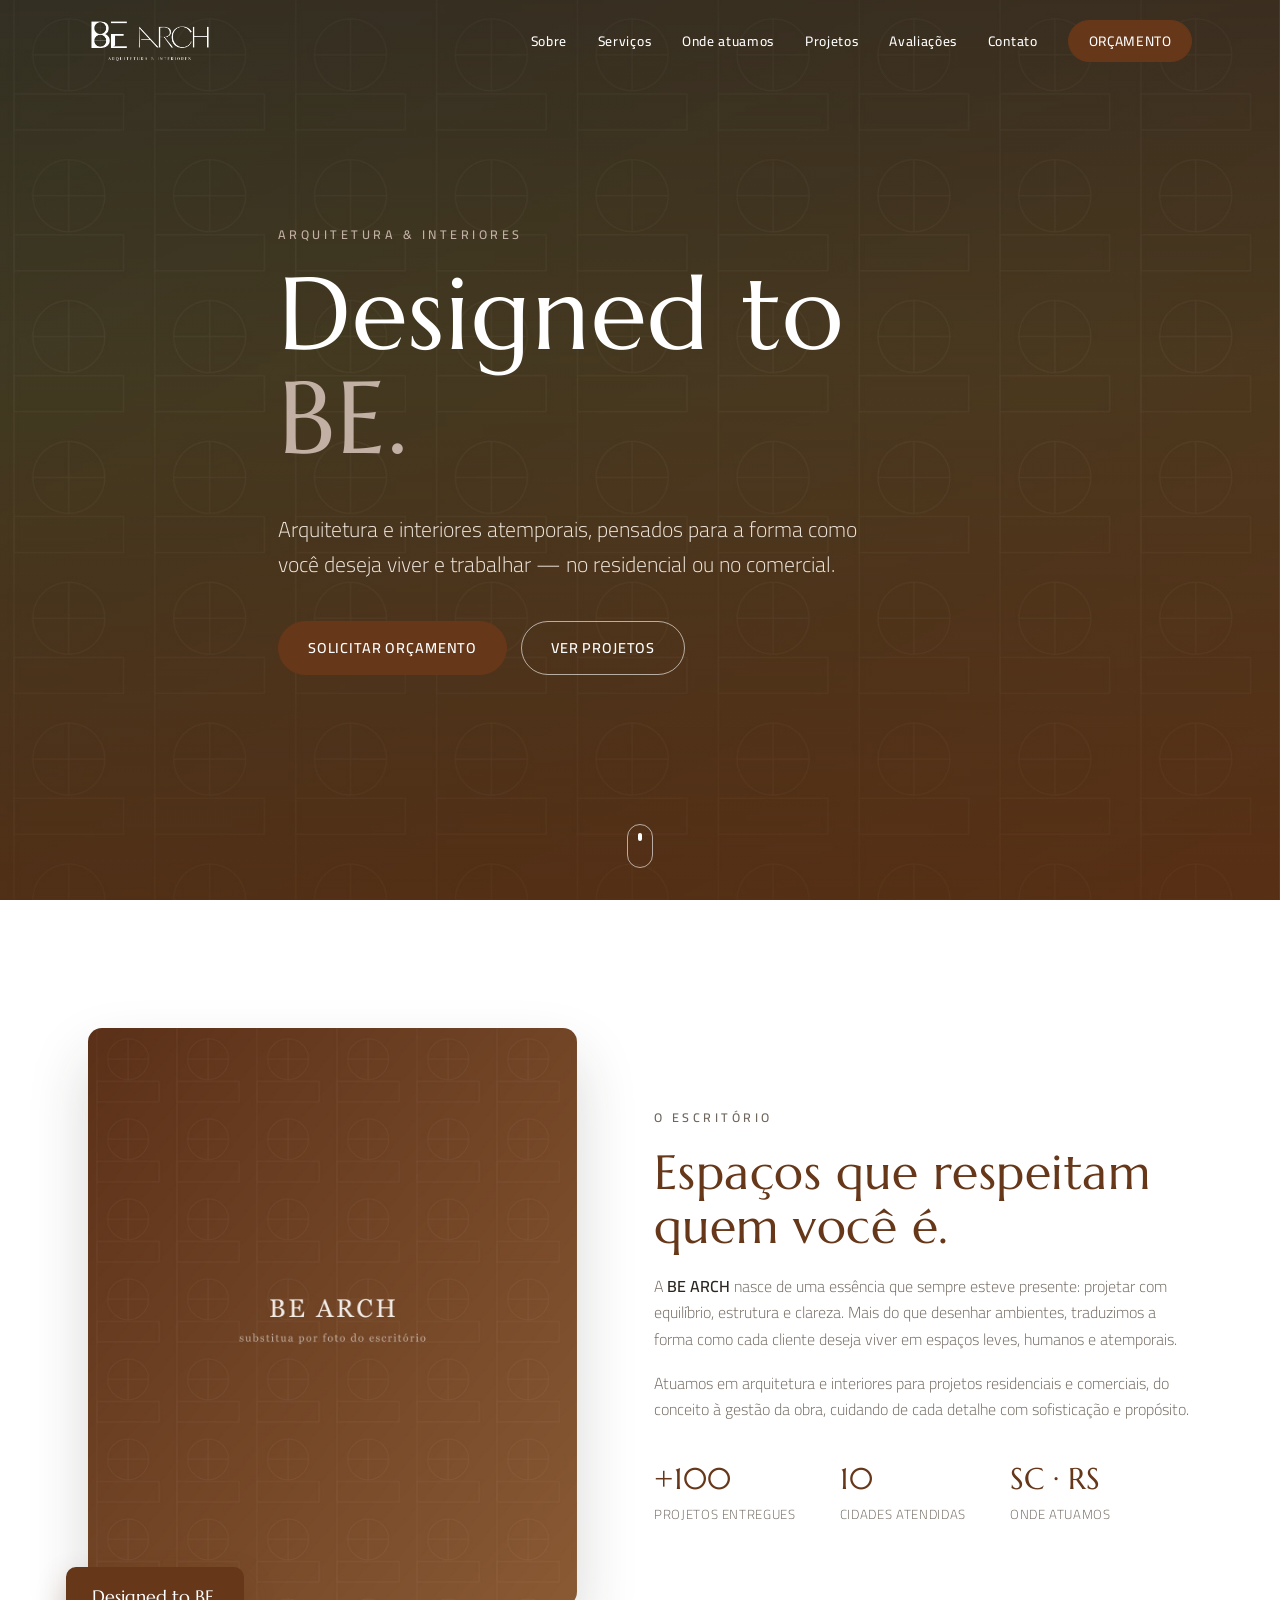
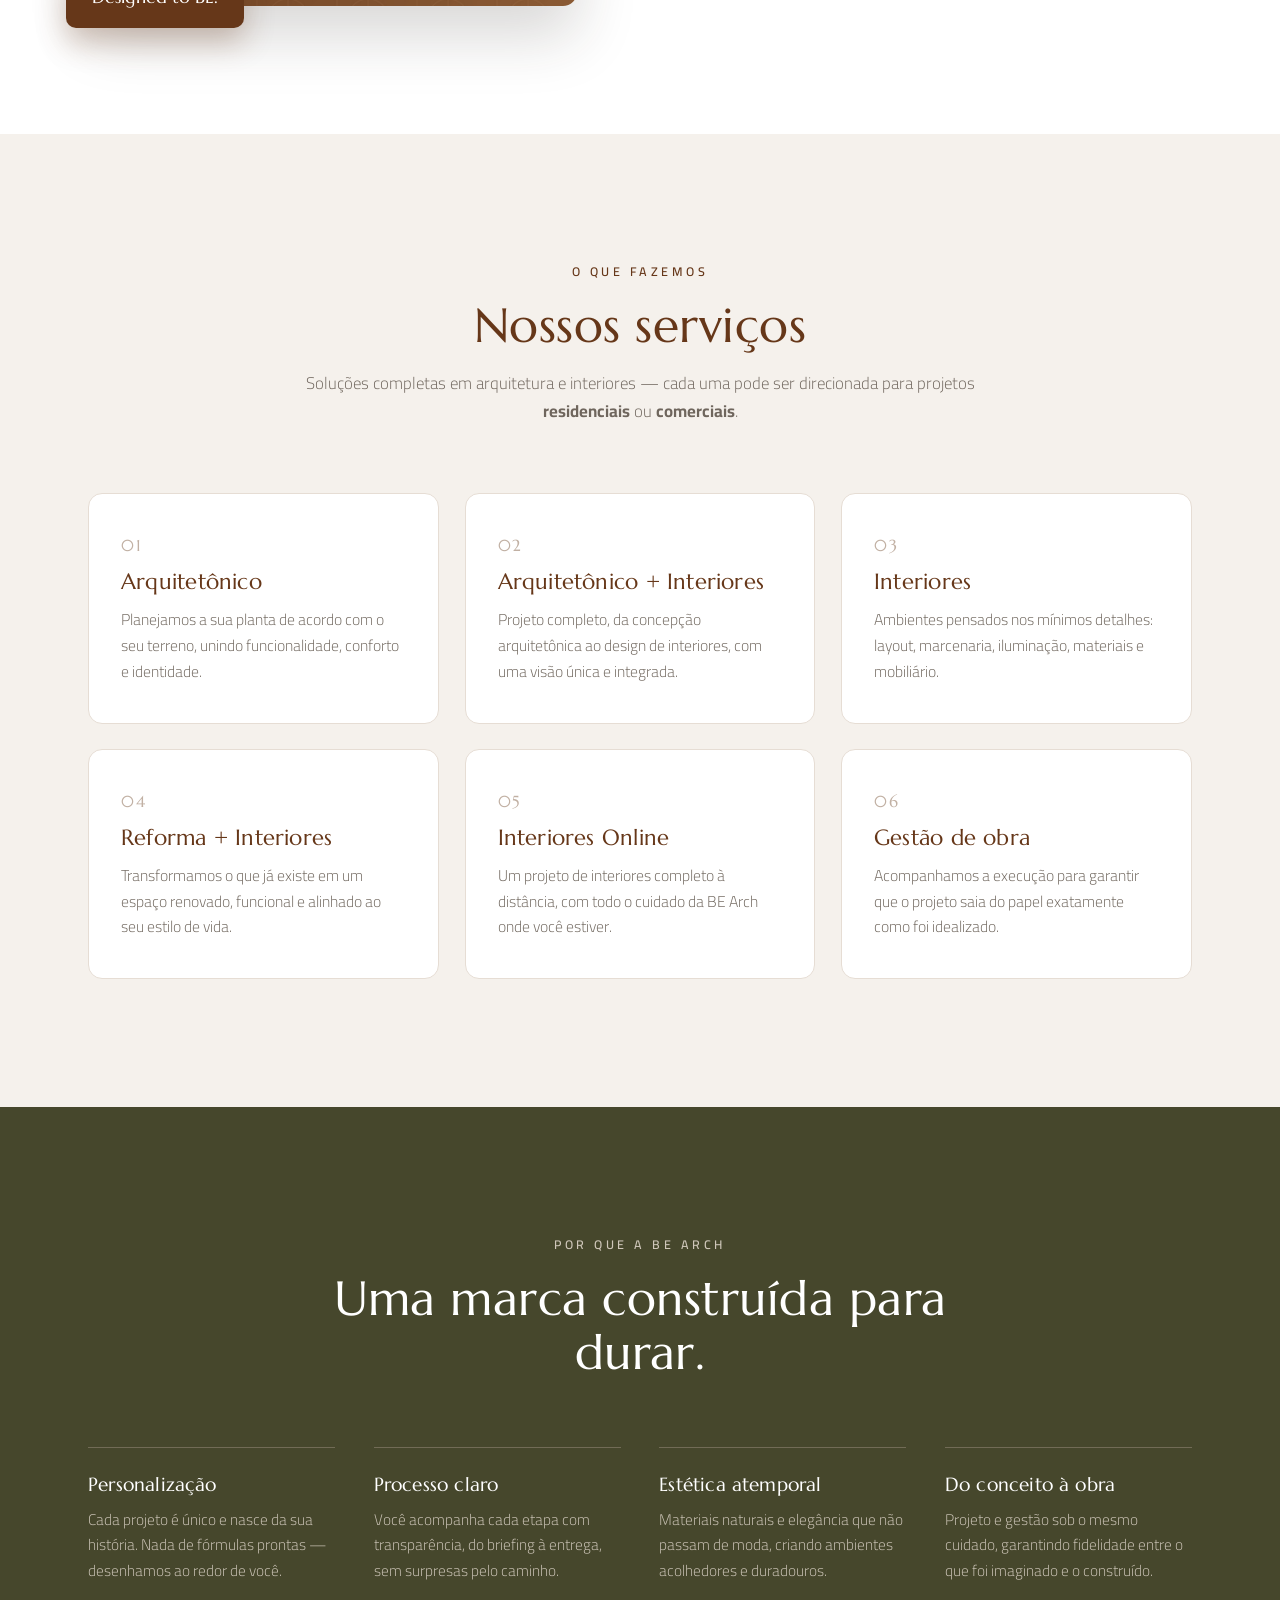
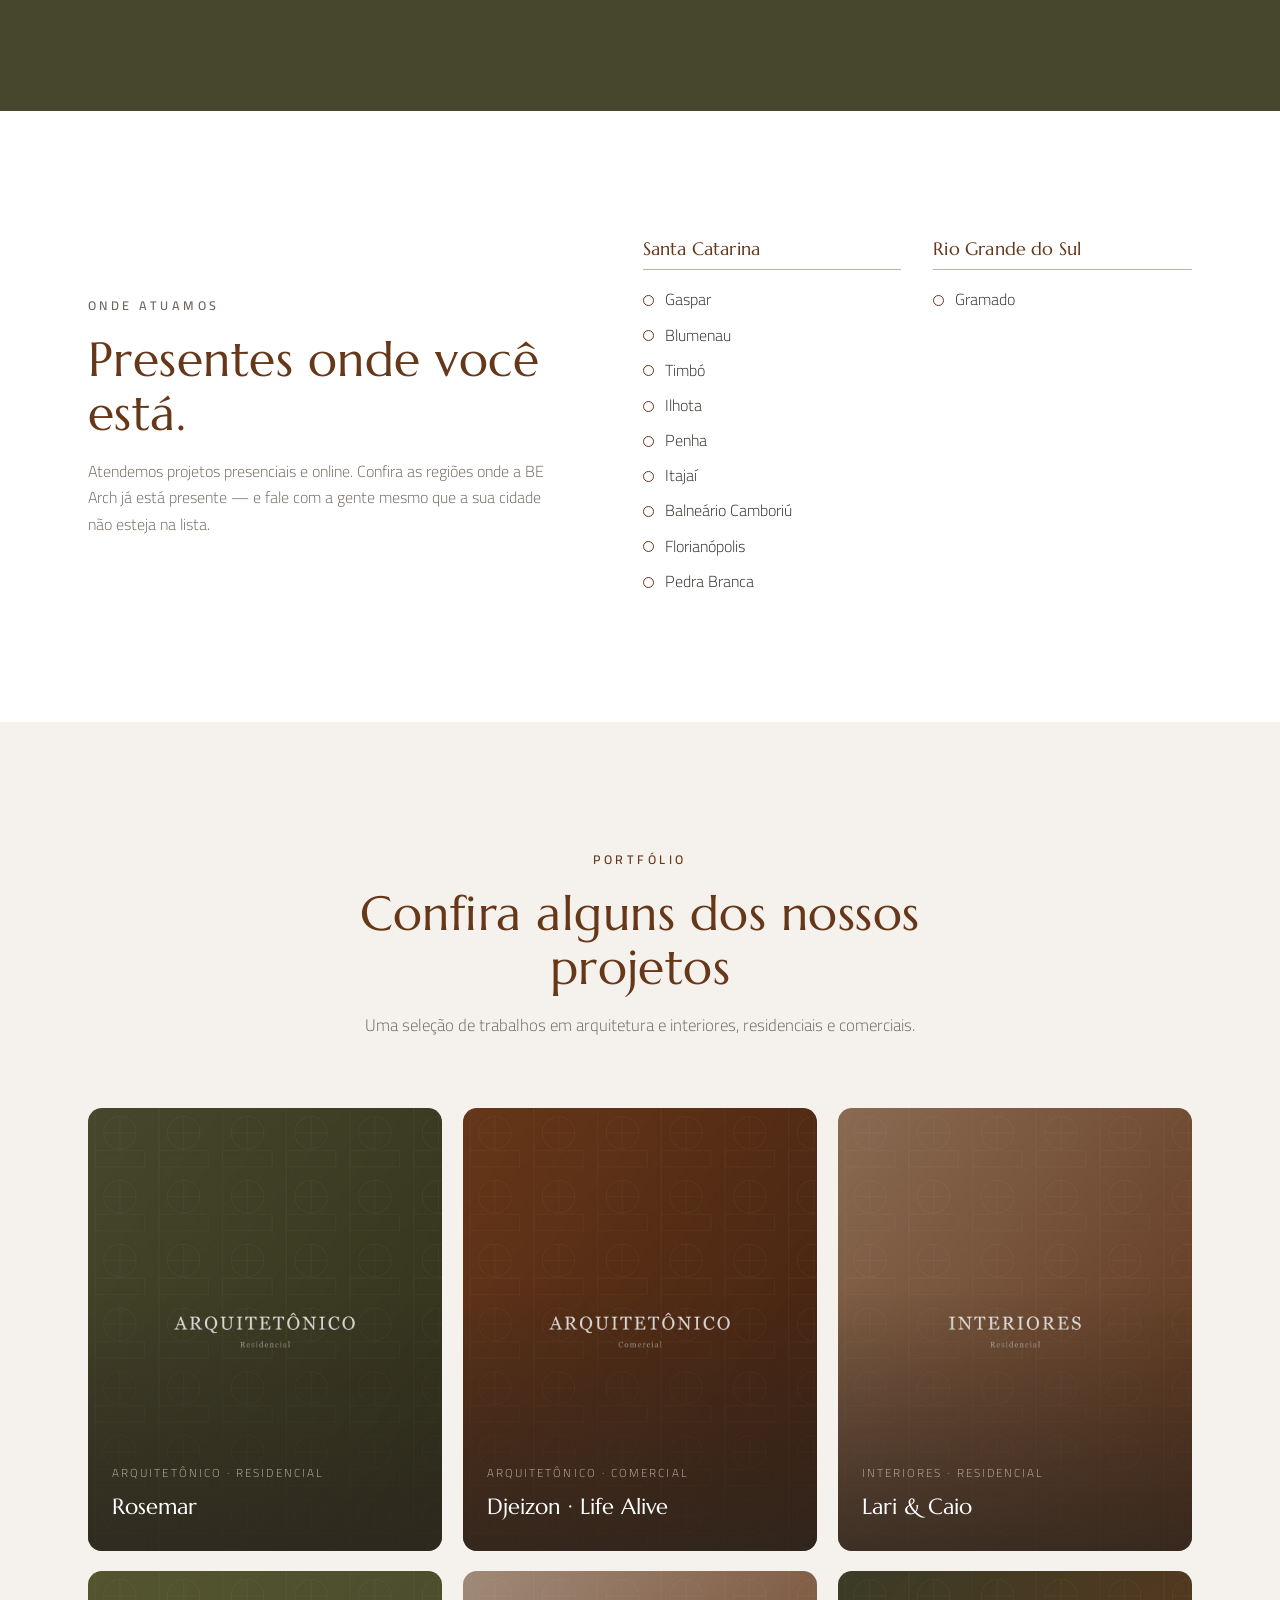
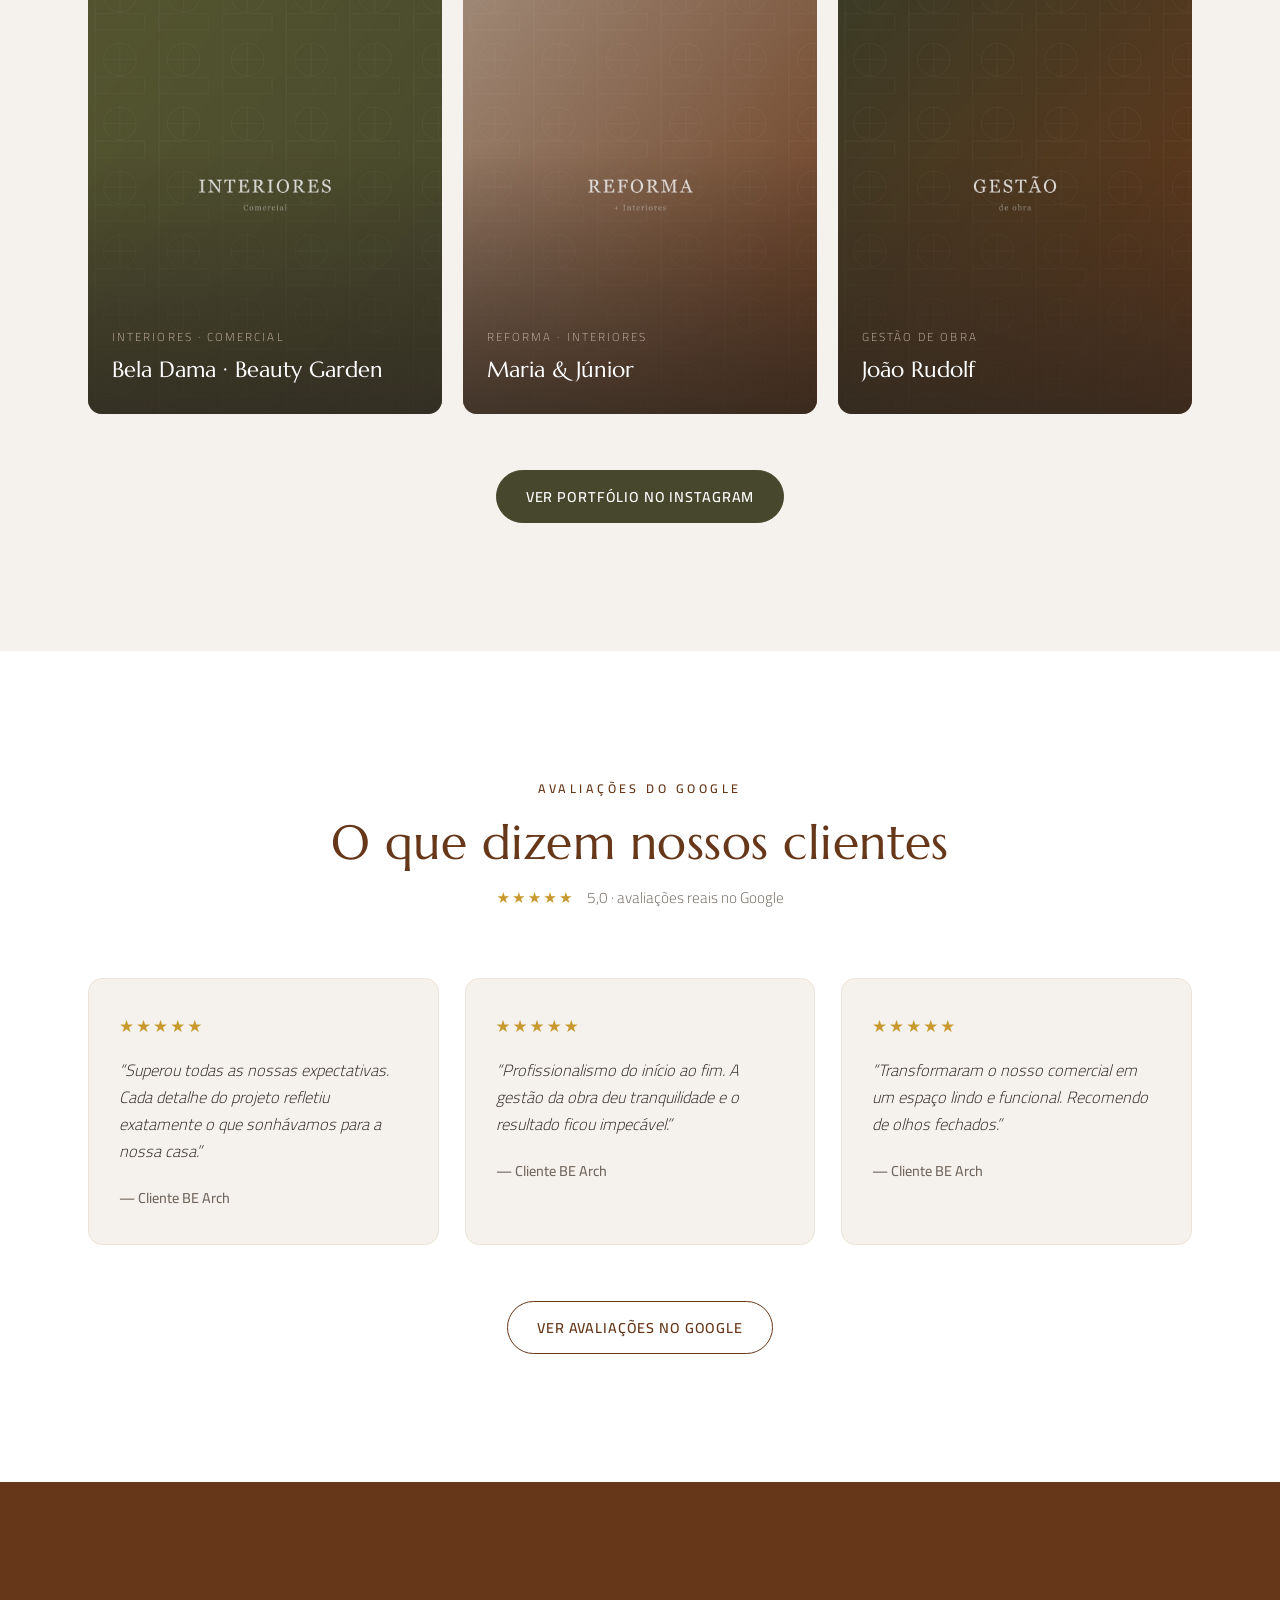
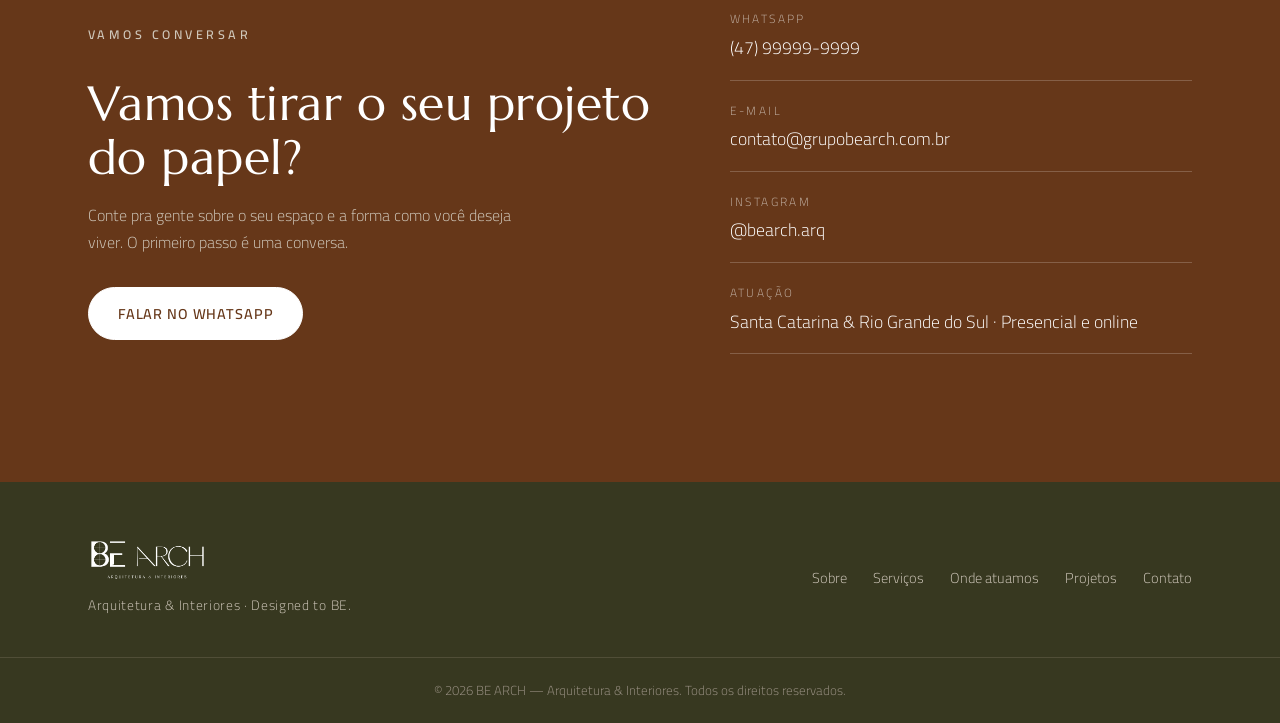
==== index.html @ 0af992c2 "Landing page BE Arch — versão inicial Site estático (HTML/CSS/JS) com identidade visual da marca: pa" ====
<!DOCTYPE html>
<html lang="pt-BR">
<head>
<meta charset="UTF-8" />
<meta name="viewport" content="width=device-width, initial-scale=1.0" />
<title>BE ARCH — Arquitetura & Interiores</title>
<meta name="description" content="BE ARCH — Arquitetura e interiores atemporais em Santa Catarina e Rio Grande do Sul. Projetos residenciais e comerciais pensados para a forma como você deseja viver." />

<!-- Open Graph -->
<meta property="og:title" content="BE ARCH — Arquitetura & Interiores" />
<meta property="og:description" content="Arquitetura e interiores atemporais. Designed to BE." />
<meta property="og:type" content="website" />
<meta property="og:image" content="assets/img/hero.jpg" />

<!-- Favicons -->
<link rel="icon" type="image/png" sizes="32x32" href="assets/favicon-32.png" />
<link rel="icon" type="image/png" sizes="16x16" href="assets/favicon-16.png" />
<link rel="apple-touch-icon" href="assets/apple-touch-icon.png" />

<!-- Fonts: Marcellus (display, substituto de Valestra) + Cairo (texto) -->
<link rel="preconnect" href="https://fonts.googleapis.com" />
<link rel="preconnect" href="https://fonts.gstatic.com" crossorigin />
<link href="https://fonts.googleapis.com/css2?family=Cairo:wght@300;400;500;600;700&family=Marcellus&display=swap" rel="stylesheet" />

<link rel="stylesheet" href="styles.css" />
</head>
<body>

<!-- ================= HEADER ================= -->
<header class="site-header" id="header">
  <div class="container header-inner">
    <a href="#hero" class="brand" aria-label="BE ARCH — início">
      <img src="assets/logo-white.png" alt="BE ARCH" class="brand-logo brand-logo--light" />
      <img src="assets/logo-brown.png" alt="BE ARCH" class="brand-logo brand-logo--dark" />
    </a>

    <nav class="nav" id="nav">
      <a href="#sobre">Sobre</a>
      <a href="#servicos">Serviços</a>
      <a href="#atuacao">Onde atuamos</a>
      <a href="#projetos">Projetos</a>
      <a href="#avaliacoes">Avaliações</a>
      <a href="#contato">Contato</a>
      <a href="https://wa.me/5547999999999?text=Ol%C3%A1!%20Gostaria%20de%20solicitar%20um%20or%C3%A7amento." class="btn btn--sm nav-cta" target="_blank" rel="noopener">Orçamento</a>
    </nav>

    <button class="nav-toggle" id="navToggle" aria-label="Abrir menu" aria-expanded="false">
      <span></span><span></span><span></span>
    </button>
  </div>
</header>

<!-- ================= HERO ================= -->
<section class="hero" id="hero">
  <div class="hero-bg" style="background-image:url('assets/img/hero.jpg')"></div>
  <div class="hero-overlay"></div>
  <div class="container hero-content reveal">
    <p class="eyebrow eyebrow--light">Arquitetura &amp; Interiores</p>
    <h1 class="hero-title">Designed to <span>BE.</span></h1>
    <p class="hero-sub">Arquitetura e interiores atemporais, pensados para a forma como você
      deseja viver e trabalhar — no residencial ou no comercial.</p>
    <div class="hero-actions">
      <a href="https://wa.me/5547999999999?text=Ol%C3%A1!%20Gostaria%20de%20solicitar%20um%20or%C3%A7amento." class="btn" target="_blank" rel="noopener">Solicitar orçamento</a>
      <a href="#projetos" class="btn btn--ghost">Ver projetos</a>
    </div>
  </div>
  <a href="#sobre" class="hero-scroll" aria-label="Rolar para baixo"><span></span></a>
</section>

<!-- ================= SOBRE ================= -->
<section class="sobre section" id="sobre">
  <div class="container sobre-grid">
    <div class="sobre-media reveal">
      <img src="assets/img/sobre.jpg" alt="Escritório BE Arch" />
      <div class="sobre-badge">Designed to BE.</div>
    </div>
    <div class="sobre-text reveal">
      <p class="eyebrow">O escritório</p>
      <h2>Espaços que respeitam quem você é.</h2>
      <p>A <strong>BE ARCH</strong> nasce de uma essência que sempre esteve presente: projetar
        com equilíbrio, estrutura e clareza. Mais do que desenhar ambientes, traduzimos a forma
        como cada cliente deseja viver em espaços leves, humanos e atemporais.</p>
      <p>Atuamos em arquitetura e interiores para projetos residenciais e comerciais, do conceito
        à gestão da obra, cuidando de cada detalhe com sofisticação e propósito.</p>
      <ul class="sobre-stats">
        <li><strong>+100</strong><span>projetos entregues</span></li>
        <li><strong>10</strong><span>cidades atendidas</span></li>
        <li><strong>SC · RS</strong><span>onde atuamos</span></li>
      </ul>
    </div>
  </div>
</section>

<!-- ================= SERVIÇOS ================= -->
<section class="servicos section section--soft" id="servicos">
  <div class="container">
    <div class="section-head reveal">
      <p class="eyebrow">O que fazemos</p>
      <h2>Nossos serviços</h2>
      <p class="section-lead">Soluções completas em arquitetura e interiores — cada uma pode ser
        direcionada para projetos <strong>residenciais</strong> ou <strong>comerciais</strong>.</p>
    </div>

    <div class="cards">
      <article class="card reveal">
        <span class="card-num">01</span>
        <h3>Arquitetônico</h3>
        <p>Planejamos a sua planta de acordo com o seu terreno, unindo funcionalidade, conforto e identidade.</p>
      </article>
      <article class="card reveal">
        <span class="card-num">02</span>
        <h3>Arquitetônico + Interiores</h3>
        <p>Projeto completo, da concepção arquitetônica ao design de interiores, com uma visão única e integrada.</p>
      </article>
      <article class="card reveal">
        <span class="card-num">03</span>
        <h3>Interiores</h3>
        <p>Ambientes pensados nos mínimos detalhes: layout, marcenaria, iluminação, materiais e mobiliário.</p>
      </article>
      <article class="card reveal">
        <span class="card-num">04</span>
        <h3>Reforma + Interiores</h3>
        <p>Transformamos o que já existe em um espaço renovado, funcional e alinhado ao seu estilo de vida.</p>
      </article>
      <article class="card reveal">
        <span class="card-num">05</span>
        <h3>Interiores Online</h3>
        <p>Um projeto de interiores completo à distância, com todo o cuidado da BE Arch onde você estiver.</p>
      </article>
      <article class="card reveal">
        <span class="card-num">06</span>
        <h3>Gestão de obra</h3>
        <p>Acompanhamos a execução para garantir que o projeto saia do papel exatamente como foi idealizado.</p>
      </article>
    </div>
  </div>
</section>

<!-- ================= DIFERENCIAIS ================= -->
<section class="diferenciais section section--dark" id="diferenciais">
  <div class="container">
    <div class="section-head reveal">
      <p class="eyebrow eyebrow--light">Por que a BE Arch</p>
      <h2>Uma marca construída para durar.</h2>
    </div>
    <div class="dif-grid">
      <div class="dif reveal">
        <h3>Personalização</h3>
        <p>Cada projeto é único e nasce da sua história. Nada de fórmulas prontas — desenhamos ao redor de você.</p>
      </div>
      <div class="dif reveal">
        <h3>Processo claro</h3>
        <p>Você acompanha cada etapa com transparência, do briefing à entrega, sem surpresas pelo caminho.</p>
      </div>
      <div class="dif reveal">
        <h3>Estética atemporal</h3>
        <p>Materiais naturais e elegância que não passam de moda, criando ambientes acolhedores e duradouros.</p>
      </div>
      <div class="dif reveal">
        <h3>Do conceito à obra</h3>
        <p>Projeto e gestão sob o mesmo cuidado, garantindo fidelidade entre o que foi imaginado e o construído.</p>
      </div>
    </div>
  </div>
</section>

<!-- ================= ONDE ATUAMOS ================= -->
<section class="atuacao section" id="atuacao">
  <div class="container atuacao-grid">
    <div class="atuacao-text reveal">
      <p class="eyebrow">Onde atuamos</p>
      <h2>Presentes onde você está.</h2>
      <p>Atendemos projetos presenciais e online. Confira as regiões onde a BE Arch já está presente
        — e fale com a gente mesmo que a sua cidade não esteja na lista.</p>
    </div>
    <div class="atuacao-lists reveal">
      <div class="uf">
        <h3>Santa Catarina</h3>
        <ul class="cities">
          <li>Gaspar</li><li>Blumenau</li><li>Timbó</li><li>Ilhota</li>
          <li>Penha</li><li>Itajaí</li><li>Balneário Camboriú</li>
          <li>Florianópolis</li><li>Pedra Branca</li>
        </ul>
      </div>
      <div class="uf">
        <h3>Rio Grande do Sul</h3>
        <ul class="cities">
          <li>Gramado</li>
        </ul>
      </div>
    </div>
  </div>
</section>

<!-- ================= PROJETOS ================= -->
<section class="projetos section section--soft" id="projetos">
  <div class="container">
    <div class="section-head reveal">
      <p class="eyebrow">Portfólio</p>
      <h2>Confira alguns dos nossos projetos</h2>
      <p class="section-lead">Uma seleção de trabalhos em arquitetura e interiores, residenciais e comerciais.</p>
    </div>

    <div class="gallery">
      <a class="tile reveal" href="#contato">
        <img src="assets/img/proj-arq-res.jpg" alt="Projeto arquitetônico residencial" />
        <div class="tile-info"><span class="tile-cat">Arquitetônico · Residencial</span><span class="tile-name">Rosemar</span></div>
      </a>
      <a class="tile reveal" href="#contato">
        <img src="assets/img/proj-arq-com.jpg" alt="Projeto arquitetônico comercial" />
        <div class="tile-info"><span class="tile-cat">Arquitetônico · Comercial</span><span class="tile-name">Djeizon · Life Alive</span></div>
      </a>
      <a class="tile reveal" href="#contato">
        <img src="assets/img/proj-interiores.jpg" alt="Projeto de interiores residencial" />
        <div class="tile-info"><span class="tile-cat">Interiores · Residencial</span><span class="tile-name">Lari &amp; Caio</span></div>
      </a>
      <a class="tile reveal" href="#contato">
        <img src="assets/img/proj-int-com.jpg" alt="Projeto de interiores comercial" />
        <div class="tile-info"><span class="tile-cat">Interiores · Comercial</span><span class="tile-name">Bela Dama · Beauty Garden</span></div>
      </a>
      <a class="tile reveal" href="#contato">
        <img src="assets/img/proj-reforma.jpg" alt="Reforma e interiores" />
        <div class="tile-info"><span class="tile-cat">Reforma · Interiores</span><span class="tile-name">Maria &amp; Júnior</span></div>
      </a>
      <a class="tile reveal" href="#contato">
        <img src="assets/img/proj-gestao.jpg" alt="Gestão de obra" />
        <div class="tile-info"><span class="tile-cat">Gestão de obra</span><span class="tile-name">João Rudolf</span></div>
      </a>
    </div>

    <div class="projetos-cta reveal">
      <a href="https://instagram.com/" class="btn btn--dark" target="_blank" rel="noopener">Ver portfólio no Instagram</a>
    </div>
  </div>
</section>

<!-- ================= AVALIAÇÕES ================= -->
<section class="avaliacoes section" id="avaliacoes">
  <div class="container">
    <div class="section-head reveal">
      <p class="eyebrow">Avaliações do Google</p>
      <h2>O que dizem nossos clientes</h2>
      <div class="google-rating">
        <span class="stars" aria-hidden="true">★★★★★</span>
        <span>5,0 · avaliações reais no Google</span>
      </div>
    </div>
    <div class="reviews">
      <blockquote class="review reveal">
        <span class="stars">★★★★★</span>
        <p>“Superou todas as nossas expectativas. Cada detalhe do projeto refletiu exatamente o que sonhávamos para a nossa casa.”</p>
        <cite>— Cliente BE Arch</cite>
      </blockquote>
      <blockquote class="review reveal">
        <span class="stars">★★★★★</span>
        <p>“Profissionalismo do início ao fim. A gestão da obra deu tranquilidade e o resultado ficou impecável.”</p>
        <cite>— Cliente BE Arch</cite>
      </blockquote>
      <blockquote class="review reveal">
        <span class="stars">★★★★★</span>
        <p>“Transformaram o nosso comercial em um espaço lindo e funcional. Recomendo de olhos fechados.”</p>
        <cite>— Cliente BE Arch</cite>
      </blockquote>
    </div>
    <div class="projetos-cta reveal">
      <a href="https://www.google.com/search?q=BE+Arch+Arquitetura" class="btn btn--ghost btn--ghost-dark" target="_blank" rel="noopener">Ver avaliações no Google</a>
    </div>
  </div>
</section>

<!-- ================= CONTATO ================= -->
<section class="contato section section--dark" id="contato">
  <div class="container contato-grid">
    <div class="contato-text reveal">
      <p class="eyebrow eyebrow--light">Vamos conversar</p>
      <h2>Vamos tirar o seu projeto do papel?</h2>
      <p>Conte pra gente sobre o seu espaço e a forma como você deseja viver. O primeiro passo é uma conversa.</p>
      <a href="https://wa.me/5547999999999?text=Ol%C3%A1!%20Gostaria%20de%20solicitar%20um%20or%C3%A7amento." class="btn" target="_blank" rel="noopener">Falar no WhatsApp</a>
    </div>
    <div class="contato-info reveal">
      <ul>
        <li><span>WhatsApp</span><a href="https://wa.me/5547999999999" target="_blank" rel="noopener">(47) 99999-9999</a></li>
        <li><span>E-mail</span><a href="mailto:contato@grupobearch.com.br">contato@grupobearch.com.br</a></li>
        <li><span>Instagram</span><a href="https://instagram.com/" target="_blank" rel="noopener">@bearch.arq</a></li>
        <li><span>Atuação</span><p>Santa Catarina &amp; Rio Grande do Sul · Presencial e online</p></li>
      </ul>
    </div>
  </div>
</section>

<!-- ================= FOOTER ================= -->
<footer class="site-footer">
  <div class="container footer-inner">
    <div class="footer-brand">
      <img src="assets/logo-white.png" alt="BE ARCH" />
      <p>Arquitetura &amp; Interiores · Designed to BE.</p>
    </div>
    <nav class="footer-nav">
      <a href="#sobre">Sobre</a>
      <a href="#servicos">Serviços</a>
      <a href="#atuacao">Onde atuamos</a>
      <a href="#projetos">Projetos</a>
      <a href="#contato">Contato</a>
    </nav>
  </div>
  <div class="footer-bottom">
    <div class="container">
      <p>© <span id="year"></span> BE ARCH — Arquitetura &amp; Interiores. Todos os direitos reservados.</p>
    </div>
  </div>
</footer>

<script src="script.js"></script>
</body>
</html>
---- styles.css ----
/* ===================================================================
   BE ARCH — Landing Page
   Paleta:  taupe #c1b0a3 · branco #fff · oliva #46472c · marrom #663719
   Fontes:  Marcellus (títulos, substituto de Valestra) · Cairo (texto)
   =================================================================== */

:root{
  --taupe:#c1b0a3;
  --taupe-soft:#e7ded7;
  --cream:#f5f1ec;
  --white:#ffffff;
  --olive:#46472c;
  --olive-deep:#373820;
  --brown:#663719;
  --brown-deep:#4f2a12;
  --ink:#2c2620;
  --muted:#6f665d;

  --font-display:'Marcellus', Georgia, 'Times New Roman', serif;
  --font-body:'Cairo', system-ui, -apple-system, sans-serif;

  --container:1200px;
  --radius:14px;
  --ease:cubic-bezier(.22,.61,.36,1);
}

*{box-sizing:border-box;margin:0;padding:0}
html{scroll-behavior:smooth}
body{
  font-family:var(--font-body);
  color:var(--ink);
  background:var(--white);
  line-height:1.65;
  font-weight:300;
  -webkit-font-smoothing:antialiased;
  overflow-x:hidden;
}
img{max-width:100%;display:block}
a{color:inherit;text-decoration:none}

.container{width:100%;max-width:var(--container);margin:0 auto;padding:0 clamp(20px,5vw,48px)}

/* ---------- Tipografia ---------- */
h1,h2,h3{font-family:var(--font-display);font-weight:400;line-height:1.12;letter-spacing:.01em}
h2{font-size:clamp(1.9rem,4vw,3rem);color:var(--brown)}
h3{font-size:1.35rem}
.section--dark h2{color:var(--white)}

.eyebrow{
  font-size:.78rem;font-weight:600;letter-spacing:.28em;text-transform:uppercase;
  color:var(--brown);margin-bottom:1rem;
}
.eyebrow--light{color:var(--taupe)}

.section{padding:clamp(64px,10vw,130px) 0}
.section--soft{background:var(--cream)}
.section--dark{background:var(--olive);color:var(--taupe-soft)}
.section--dark p{color:#cfc7ba}

.section-head{max-width:720px;margin:0 auto clamp(40px,6vw,68px);text-align:center}
.section-lead{margin-top:1.1rem;color:var(--muted);font-size:1.05rem}
.section--dark .section-lead{color:#cfc7ba}

/* ---------- Botões ---------- */
.btn{
  display:inline-flex;align-items:center;justify-content:center;gap:.5em;
  padding:.95em 2em;border-radius:100px;
  font-family:var(--font-body);font-weight:600;font-size:.9rem;letter-spacing:.06em;text-transform:uppercase;
  background:var(--brown);color:var(--white);
  border:1px solid var(--brown);
  cursor:pointer;transition:.35s var(--ease);
}
.btn:hover{background:var(--brown-deep);border-color:var(--brown-deep);transform:translateY(-2px)}
.btn--dark{background:var(--olive);border-color:var(--olive)}
.btn--dark:hover{background:var(--olive-deep);border-color:var(--olive-deep)}
.btn--ghost{background:transparent;color:var(--white);border-color:rgba(255,255,255,.6)}
.btn--ghost:hover{background:rgba(255,255,255,.12);border-color:#fff}
.btn--ghost-dark{background:transparent;color:var(--brown);border-color:var(--brown)}
.btn--ghost-dark:hover{background:var(--brown);color:#fff}
.btn--sm{padding:.65em 1.4em;font-size:.78rem}

/* ---------- Header ---------- */
.site-header{
  position:fixed;top:0;left:0;right:0;z-index:100;
  padding:18px 0;transition:.4s var(--ease);
}
.site-header.scrolled{background:rgba(245,241,236,.92);backdrop-filter:blur(10px);box-shadow:0 6px 30px rgba(44,38,32,.08);padding:10px 0}
.header-inner{display:flex;align-items:center;justify-content:space-between;gap:24px}

.brand{display:block;position:relative;height:46px;transition:.4s var(--ease)}
.scrolled .brand{height:38px}
.brand-logo{height:100%;width:auto;transition:opacity .4s var(--ease)}
.brand-logo--dark{position:absolute;inset:0;opacity:0}
.scrolled .brand-logo--light{opacity:0}
.scrolled .brand-logo--dark{opacity:1}

.nav{display:flex;align-items:center;gap:clamp(18px,2.4vw,34px)}
.nav>a{
  font-size:.86rem;font-weight:500;letter-spacing:.05em;color:#fff;
  position:relative;transition:.3s;
}
.nav>a:not(.btn)::after{content:"";position:absolute;left:0;bottom:-6px;width:0;height:1px;background:currentColor;transition:.3s var(--ease)}
.nav>a:not(.btn):hover::after{width:100%}
.scrolled .nav>a{color:var(--ink)}
.nav-cta{color:#fff!important}
.scrolled .nav-cta{color:#fff!important}

.nav-toggle{display:none;flex-direction:column;gap:5px;background:none;border:0;cursor:pointer;padding:8px;z-index:110}
.nav-toggle span{width:26px;height:2px;background:#fff;transition:.3s var(--ease)}
.scrolled .nav-toggle span{background:var(--ink)}

/* ---------- Hero ---------- */
.hero{position:relative;min-height:100svh;display:flex;align-items:center;color:#fff;overflow:hidden}
.hero-bg{position:absolute;inset:0;background-size:cover;background-position:center;transform:scale(1.05);animation:heroZoom 14s ease-out forwards}
@keyframes heroZoom{to{transform:scale(1)}}
.hero-overlay{position:absolute;inset:0;background:linear-gradient(180deg,rgba(44,38,32,.55) 0%,rgba(55,56,32,.35) 40%,rgba(79,42,18,.6) 100%)}
.hero-content{position:relative;z-index:2;max-width:820px;padding-top:80px;padding-bottom:80px}
.hero-title{font-size:clamp(3rem,9vw,6.4rem);color:#fff;line-height:1.02;margin-bottom:.4em}
.hero-title span{color:var(--taupe)}
.hero-sub{font-size:clamp(1.05rem,2vw,1.35rem);max-width:600px;color:#efe7dd;font-weight:300}
.hero-actions{margin-top:2.4rem;display:flex;flex-wrap:wrap;gap:14px}

.hero-scroll{position:absolute;bottom:32px;left:50%;transform:translateX(-50%);width:26px;height:44px;border:1.5px solid rgba(255,255,255,.6);border-radius:14px;z-index:2}
.hero-scroll span{position:absolute;top:8px;left:50%;transform:translateX(-50%);width:4px;height:8px;border-radius:2px;background:#fff;animation:scrollDot 1.8s infinite}
@keyframes scrollDot{0%{opacity:0;top:8px}40%{opacity:1}80%{opacity:0;top:22px}100%{opacity:0}}

/* ---------- Sobre ---------- */
.sobre-grid{display:grid;grid-template-columns:1fr 1.1fr;gap:clamp(32px,6vw,80px);align-items:center}
.sobre-media{position:relative}
.sobre-media img{border-radius:var(--radius);box-shadow:0 30px 60px rgba(44,38,32,.18)}
.sobre-badge{
  position:absolute;bottom:-22px;left:-22px;background:var(--brown);color:#fff;
  font-family:var(--font-display);font-size:1.1rem;padding:16px 26px;border-radius:10px;
  box-shadow:0 14px 30px rgba(102,55,25,.3);
}
.sobre-text h2{margin-bottom:1.2rem}
.sobre-text p{color:var(--muted);margin-bottom:1.1rem}
.sobre-text strong{color:var(--ink);font-weight:600}
.sobre-stats{list-style:none;display:flex;gap:clamp(20px,4vw,44px);margin-top:2rem;flex-wrap:wrap}
.sobre-stats li{display:flex;flex-direction:column}
.sobre-stats strong{font-family:var(--font-display);font-size:1.9rem;color:var(--brown);font-weight:400}
.sobre-stats span{font-size:.82rem;letter-spacing:.05em;color:var(--muted);text-transform:uppercase}

/* ---------- Serviços ---------- */
.cards{display:grid;grid-template-columns:repeat(3,1fr);gap:clamp(16px,2vw,26px)}
.card{
  background:var(--white);border:1px solid #e6ddd4;border-radius:var(--radius);
  padding:38px 32px;transition:.4s var(--ease);position:relative;overflow:hidden;
}
.card::before{content:"";position:absolute;left:0;top:0;height:3px;width:0;background:var(--brown);transition:.45s var(--ease)}
.card:hover{transform:translateY(-6px);box-shadow:0 24px 46px rgba(44,38,32,.12);border-color:transparent}
.card:hover::before{width:100%}
.card-num{font-family:var(--font-display);font-size:1rem;color:var(--taupe);letter-spacing:.1em}
.card h3{color:var(--brown);margin:.7rem 0 .8rem}
.card p{color:var(--muted);font-size:.98rem}

/* ---------- Diferenciais ---------- */
.section--dark{position:relative}
.dif-grid{display:grid;grid-template-columns:repeat(4,1fr);gap:clamp(20px,3vw,40px)}
.dif{padding-top:26px;border-top:1px solid rgba(193,176,163,.35)}
.dif h3{color:#fff;margin-bottom:.7rem;font-size:1.2rem}
.dif p{font-size:.96rem}

/* ---------- Atuação ---------- */
.atuacao-grid{display:grid;grid-template-columns:1fr 1.15fr;gap:clamp(32px,6vw,80px);align-items:center}
.atuacao-text h2{margin-bottom:1.1rem}
.atuacao-text p{color:var(--muted)}
.atuacao-lists{display:grid;grid-template-columns:1fr 1fr;gap:32px}
.uf h3{color:var(--brown);font-size:1.15rem;margin-bottom:1rem;padding-bottom:.6rem;border-bottom:1px solid var(--taupe)}
.cities{list-style:none;display:flex;flex-direction:column;gap:.55rem}
.cities li{position:relative;padding-left:22px;color:var(--ink);font-size:1rem}
.cities li::before{content:"";position:absolute;left:0;top:.55em;width:9px;height:9px;border:1px solid var(--brown);border-radius:50%}

/* ---------- Projetos ---------- */
.gallery{display:grid;grid-template-columns:repeat(3,1fr);gap:clamp(14px,1.6vw,22px)}
.tile{position:relative;border-radius:var(--radius);overflow:hidden;aspect-ratio:4/5;display:block}
.tile img{width:100%;height:100%;object-fit:cover;transition:transform .7s var(--ease)}
.tile::after{content:"";position:absolute;inset:0;background:linear-gradient(180deg,transparent 40%,rgba(44,38,32,.75) 100%);transition:.4s}
.tile:hover img{transform:scale(1.06)}
.tile-info{position:absolute;left:0;bottom:0;z-index:2;padding:26px 24px;color:#fff}
.tile-cat{display:block;font-size:.72rem;letter-spacing:.18em;text-transform:uppercase;color:var(--taupe);margin-bottom:.35rem}
.tile-name{display:block;font-family:var(--font-display);font-size:1.35rem}
.projetos-cta{text-align:center;margin-top:clamp(36px,5vw,56px)}

/* ---------- Avaliações ---------- */
.google-rating{display:flex;align-items:center;justify-content:center;gap:12px;margin-top:1rem;font-size:.95rem;color:var(--muted)}
.stars{color:#c8992e;letter-spacing:2px}
.reviews{display:grid;grid-template-columns:repeat(3,1fr);gap:clamp(16px,2vw,26px)}
.review{background:var(--cream);border-radius:var(--radius);padding:34px 30px;border:1px solid #ece4db}
.review .stars{font-size:1.05rem}
.review p{margin:1rem 0 1.2rem;color:var(--ink);font-size:1.02rem;font-style:italic}
.review cite{color:var(--muted);font-style:normal;font-size:.9rem;font-weight:500}

/* ---------- Contato ---------- */
.section--dark.contato{background:var(--brown)}
.contato-grid{display:grid;grid-template-columns:1.1fr .9fr;gap:clamp(36px,6vw,80px);align-items:center}
.contato-text h2{margin-bottom:1.1rem}
.contato-text p{margin-bottom:2rem;max-width:440px}
.contato-text .btn{background:#fff;color:var(--brown);border-color:#fff}
.contato-text .btn:hover{background:var(--taupe-soft);border-color:var(--taupe-soft)}
.contato-info ul{list-style:none;display:flex;flex-direction:column;gap:1.3rem}
.contato-info li{display:flex;flex-direction:column;gap:.2rem;padding-bottom:1.1rem;border-bottom:1px solid rgba(255,255,255,.2)}
.contato-info span{font-size:.74rem;letter-spacing:.2em;text-transform:uppercase;color:var(--taupe)}
.contato-info a,.contato-info p{color:#fff;font-size:1.1rem}
.contato-info a:hover{color:var(--taupe-soft)}

/* ---------- Footer ---------- */
.site-footer{background:var(--olive-deep);color:#cfc7ba;padding-top:56px}
.footer-inner{display:flex;justify-content:space-between;align-items:center;gap:30px;flex-wrap:wrap;padding-bottom:40px}
.footer-brand img{height:44px;margin-bottom:12px}
.footer-brand p{font-size:.85rem;letter-spacing:.05em}
.footer-nav{display:flex;gap:26px;flex-wrap:wrap}
.footer-nav a{font-size:.9rem;transition:.3s}
.footer-nav a:hover{color:#fff}
.footer-bottom{border-top:1px solid rgba(193,176,163,.18);padding:22px 0}
.footer-bottom p{font-size:.82rem;color:#9a9184;text-align:center}

/* ---------- Reveal on scroll ---------- */
.reveal{opacity:0;transform:translateY(30px);transition:opacity .8s var(--ease),transform .8s var(--ease)}
.reveal.is-visible{opacity:1;transform:none}

/* ===================================================================
   Responsivo
   =================================================================== */
@media (max-width:960px){
  .cards,.gallery,.reviews{grid-template-columns:repeat(2,1fr)}
  .dif-grid{grid-template-columns:repeat(2,1fr)}
  .sobre-grid,.atuacao-grid,.contato-grid{grid-template-columns:1fr}
  .sobre-media{max-width:520px;margin:0 auto}
}

@media (max-width:720px){
  .nav{
    position:fixed;inset:0 0 0 auto;width:min(80vw,320px);
    background:var(--olive);flex-direction:column;justify-content:center;align-items:flex-start;
    gap:24px;padding:60px 40px;transform:translateX(100%);transition:.4s var(--ease);
    box-shadow:-20px 0 60px rgba(0,0,0,.3);
  }
  .nav.open{transform:translateX(0)}
  .nav>a{color:#fff!important;font-size:1.1rem}
  .scrolled .nav>a{color:#fff!important}
  .nav-toggle{display:flex}
  .nav-toggle.open span{background:#fff!important}
  .nav-toggle.open span:nth-child(1){transform:translateY(7px) rotate(45deg)}
  .nav-toggle.open span:nth-child(2){opacity:0}
  .nav-toggle.open span:nth-child(3){transform:translateY(-7px) rotate(-45deg)}
}

@media (max-width:520px){
  .cards,.gallery,.reviews,.dif-grid,.atuacao-lists{grid-template-columns:1fr}
  .hero-actions{flex-direction:column;align-items:stretch}
  .hero-actions .btn{width:100%}
  .sobre-badge{left:0}
}

@media (prefers-reduced-motion:reduce){
  *{animation:none!important;transition:none!important}
  .reveal{opacity:1;transform:none}
}
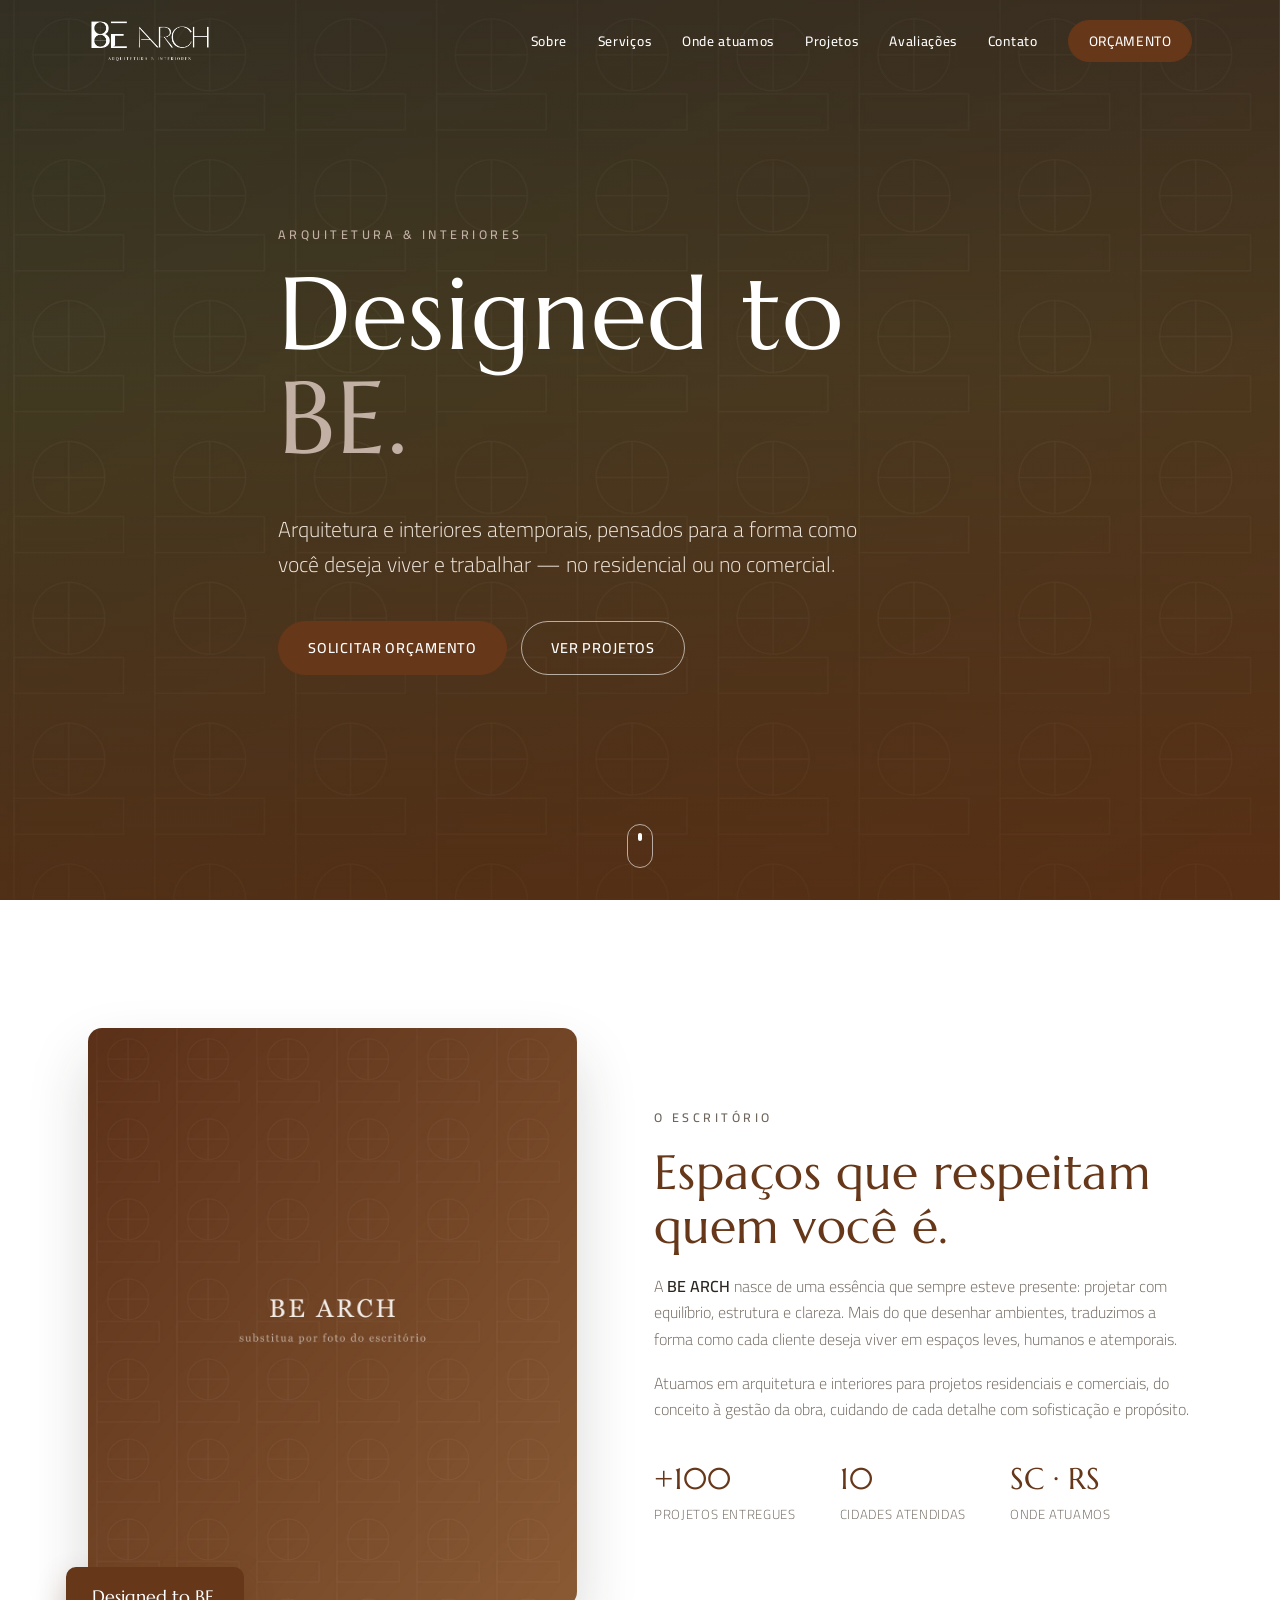
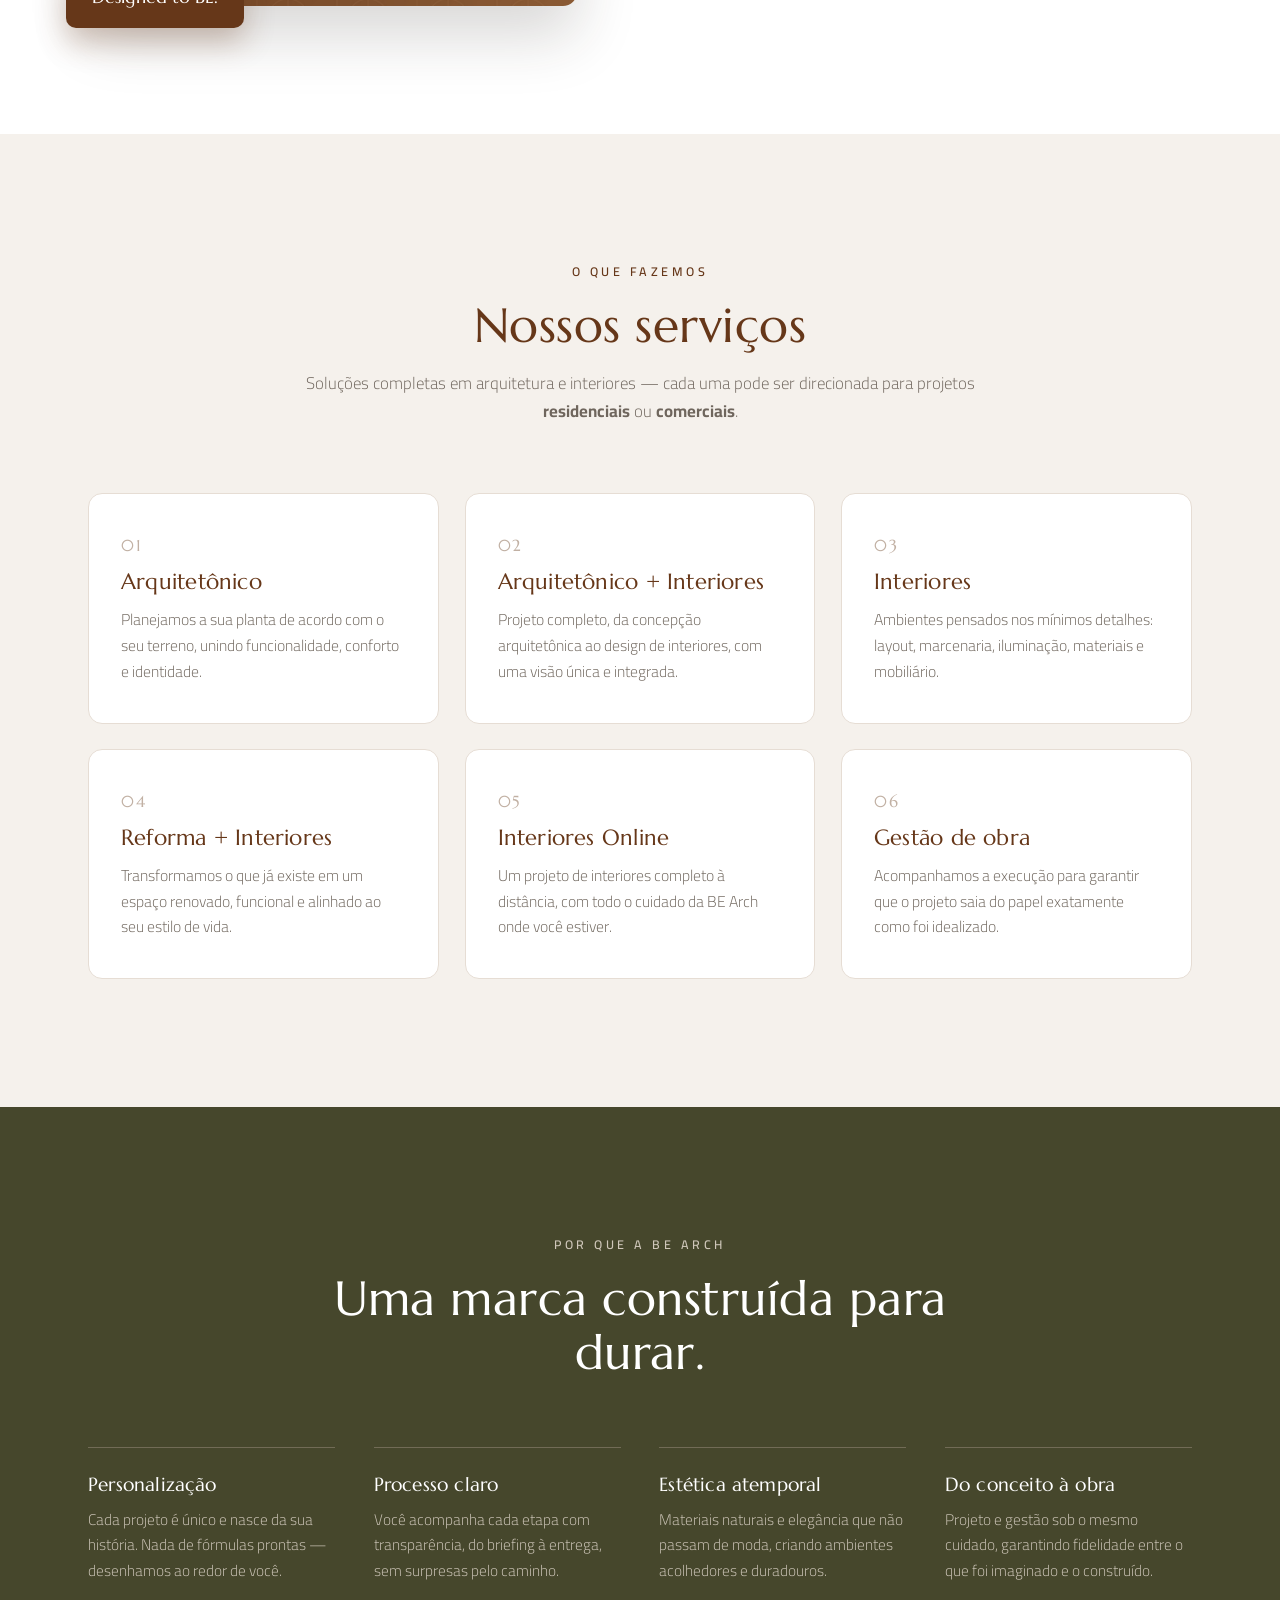
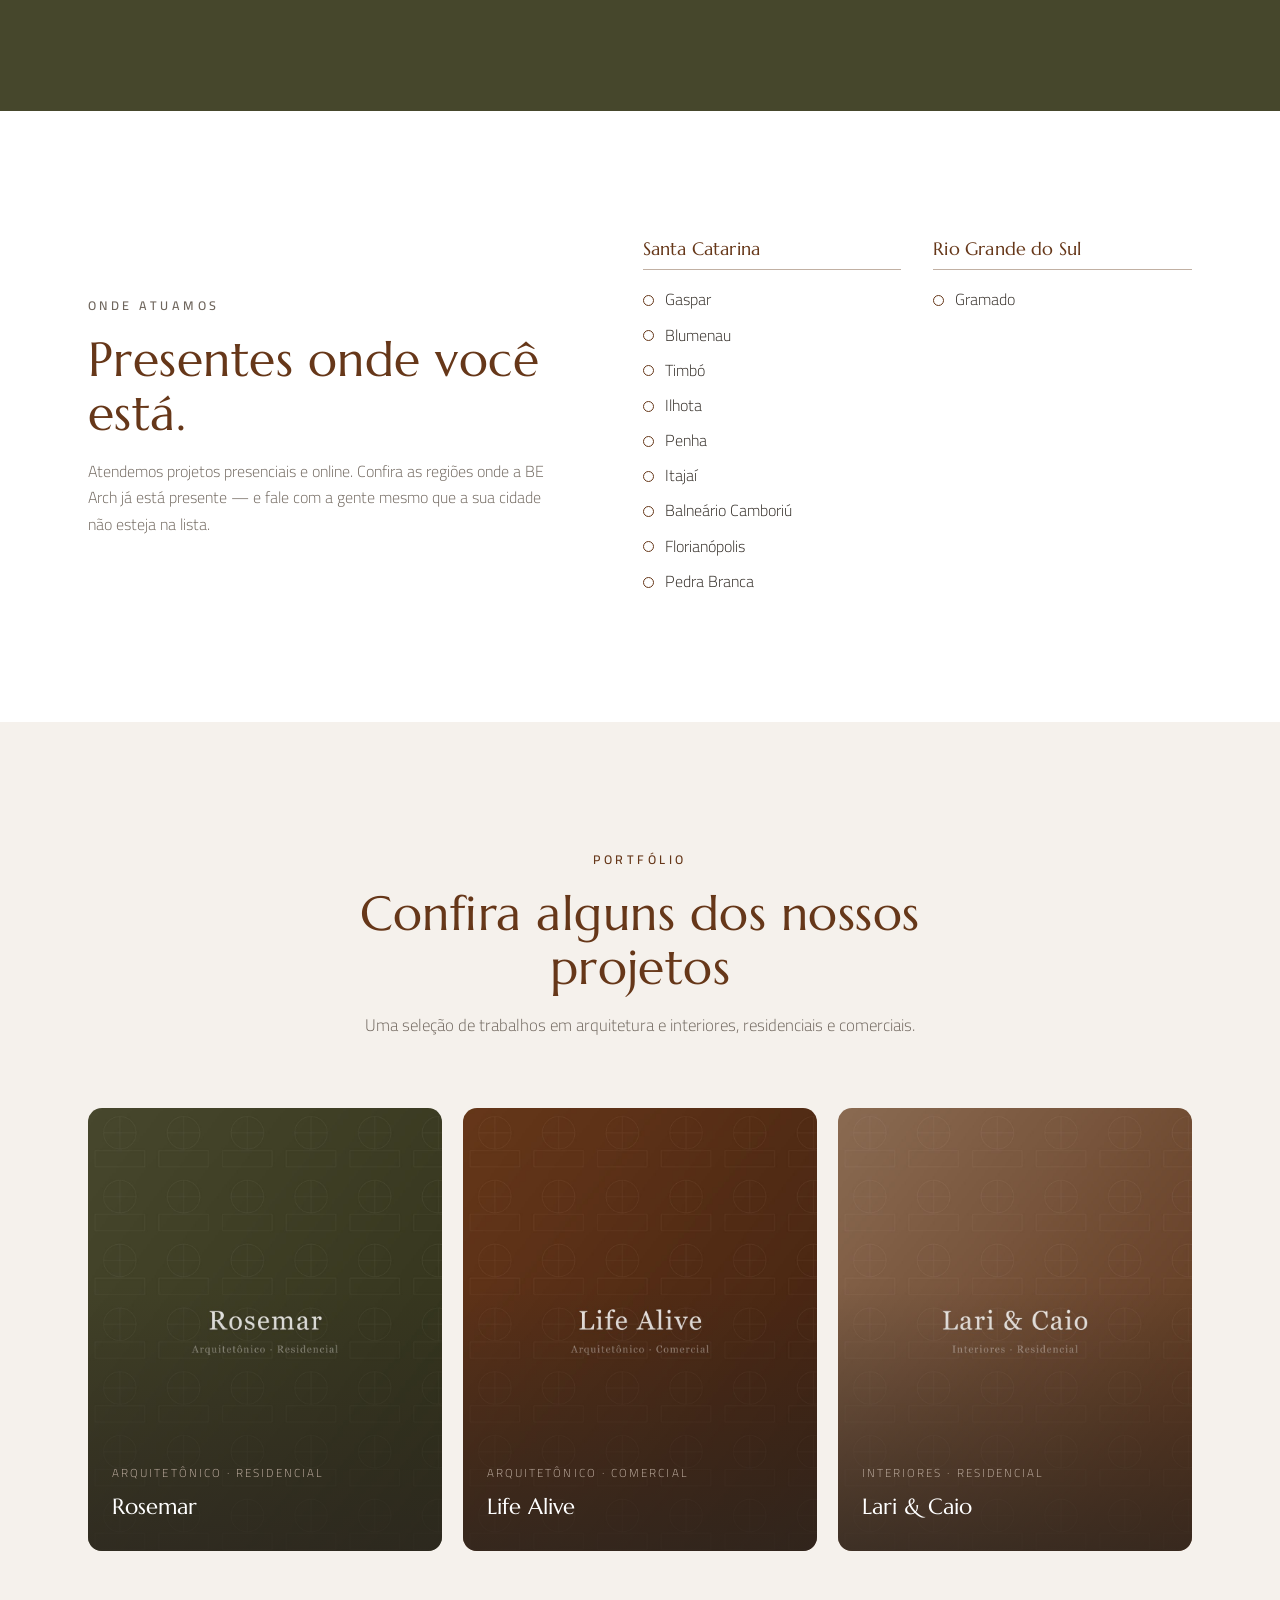
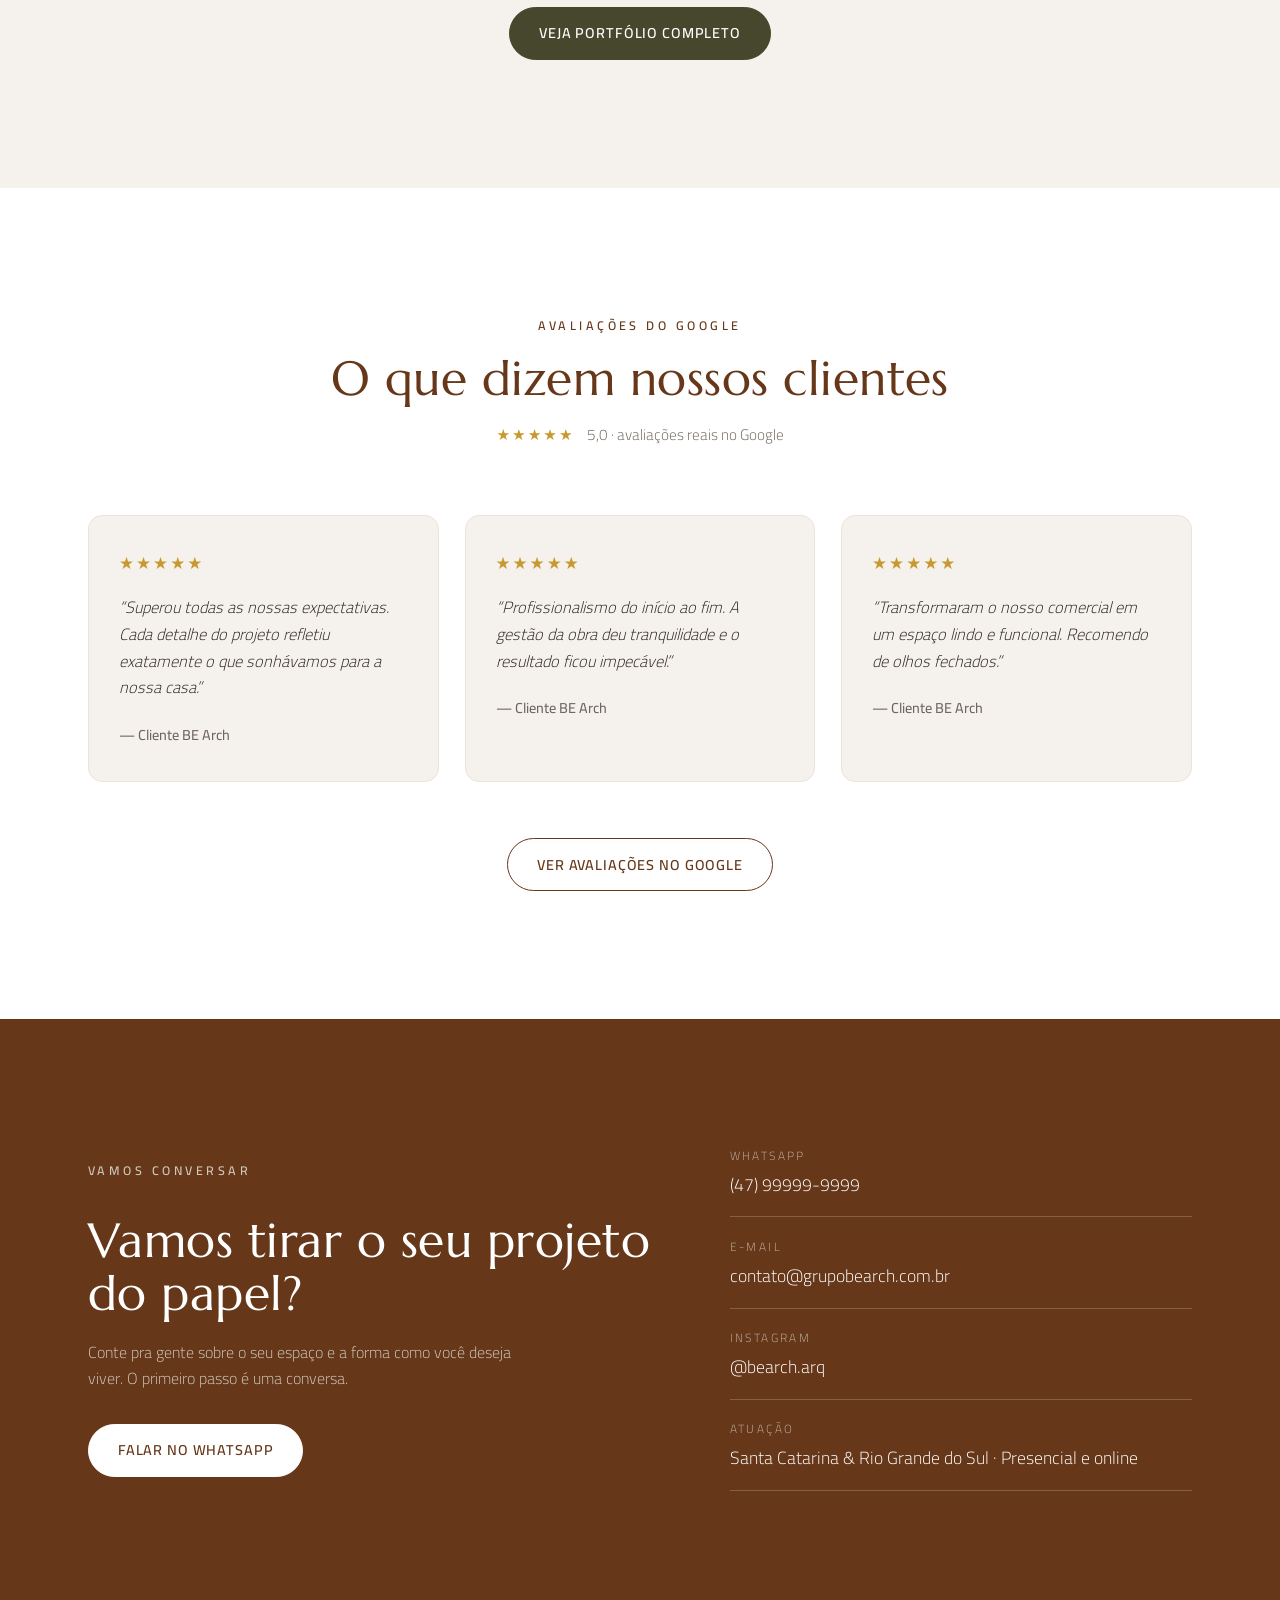
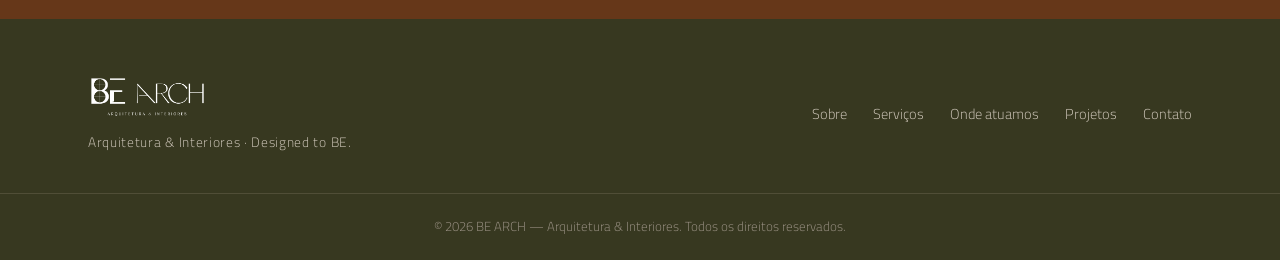
==== commit d12b7c63: "Portfólio multi-página guiado por dados - Home passa a exibir 3 projetos em destaque (featured) - CT" ====
--- a/index.html
+++ b/index.html
@@ -201,35 +201,10 @@
       <p class="section-lead">Uma seleção de trabalhos em arquitetura e interiores, residenciais e comerciais.</p>
     </div>
 
-    <div class="gallery">
-      <a class="tile reveal" href="#contato">
-        <img src="assets/img/proj-arq-res.jpg" alt="Projeto arquitetônico residencial" />
-        <div class="tile-info"><span class="tile-cat">Arquitetônico · Residencial</span><span class="tile-name">Rosemar</span></div>
-      </a>
-      <a class="tile reveal" href="#contato">
-        <img src="assets/img/proj-arq-com.jpg" alt="Projeto arquitetônico comercial" />
-        <div class="tile-info"><span class="tile-cat">Arquitetônico · Comercial</span><span class="tile-name">Djeizon · Life Alive</span></div>
-      </a>
-      <a class="tile reveal" href="#contato">
-        <img src="assets/img/proj-interiores.jpg" alt="Projeto de interiores residencial" />
-        <div class="tile-info"><span class="tile-cat">Interiores · Residencial</span><span class="tile-name">Lari &amp; Caio</span></div>
-      </a>
-      <a class="tile reveal" href="#contato">
-        <img src="assets/img/proj-int-com.jpg" alt="Projeto de interiores comercial" />
-        <div class="tile-info"><span class="tile-cat">Interiores · Comercial</span><span class="tile-name">Bela Dama · Beauty Garden</span></div>
-      </a>
-      <a class="tile reveal" href="#contato">
-        <img src="assets/img/proj-reforma.jpg" alt="Reforma e interiores" />
-        <div class="tile-info"><span class="tile-cat">Reforma · Interiores</span><span class="tile-name">Maria &amp; Júnior</span></div>
-      </a>
-      <a class="tile reveal" href="#contato">
-        <img src="assets/img/proj-gestao.jpg" alt="Gestão de obra" />
-        <div class="tile-info"><span class="tile-cat">Gestão de obra</span><span class="tile-name">João Rudolf</span></div>
-      </a>
-    </div>
+    <div class="gallery" id="homeGallery"></div>
 
     <div class="projetos-cta reveal">
-      <a href="https://instagram.com/" class="btn btn--dark" target="_blank" rel="noopener">Ver portfólio no Instagram</a>
+      <a href="/portfolio/" class="btn btn--dark">Veja portfólio completo</a>
     </div>
   </div>
 </section>
@@ -310,6 +285,8 @@
   </div>
 </footer>
 
+<script src="/assets/js/projects.js"></script>
+<script src="/assets/js/portfolio.js"></script>
 <script src="script.js"></script>
 </body>
 </html>
--- a/styles.css
+++ b/styles.css
@@ -253,6 +253,81 @@
   .sobre-badge{left:0}
 }
 
+/* ===================================================================
+   Subpáginas (portfólio e projeto) — header sólido
+   =================================================================== */
+.subpage .site-header{background:rgba(245,241,236,.95);backdrop-filter:blur(10px);box-shadow:0 6px 30px rgba(44,38,32,.08);padding:10px 0}
+.subpage .brand{height:38px}
+.subpage .brand-logo--light{opacity:0}
+.subpage .brand-logo--dark{opacity:1}
+.subpage .nav>a{color:var(--ink)}
+.subpage .nav-toggle span{background:var(--ink)}
+
+/* ---------- Portfólio: cabeçalho + filtros ---------- */
+.portfolio-head{padding-top:clamp(120px,16vw,170px);text-align:center}
+.portfolio-head h1{font-size:clamp(2.4rem,6vw,4rem);color:var(--brown);margin:.4rem 0 1rem}
+.portfolio-head .section-lead{margin-left:auto;margin-right:auto;max-width:640px}
+.filters{display:flex;flex-wrap:wrap;gap:10px;justify-content:center;margin-top:2rem}
+.filter{
+  font-family:var(--font-body);font-size:.82rem;font-weight:500;letter-spacing:.04em;
+  padding:.55em 1.3em;border-radius:100px;cursor:pointer;
+  background:transparent;color:var(--muted);border:1px solid #d8cec3;transition:.3s var(--ease);
+}
+.filter:hover{border-color:var(--brown);color:var(--brown)}
+.filter.is-active{background:var(--brown);border-color:var(--brown);color:#fff}
+
+/* ---------- Página do projeto ---------- */
+.projeto-hero{padding:clamp(120px,16vw,170px) 0 clamp(30px,5vw,50px)}
+.breadcrumb{display:flex;gap:10px;align-items:center;font-size:.85rem;color:var(--muted);margin-bottom:1.6rem}
+.breadcrumb a:hover{color:var(--brown)}
+.breadcrumb span{opacity:.5}
+.breadcrumb em{font-style:normal;color:var(--brown)}
+.projeto-hero h1{font-size:clamp(2.4rem,6vw,4.2rem);color:var(--brown);margin:.3rem 0 1.2rem}
+.projeto-desc{font-size:clamp(1.05rem,2vw,1.25rem);max-width:680px;color:var(--muted)}
+.projeto-meta{display:flex;flex-wrap:wrap;gap:clamp(28px,5vw,60px);margin-top:2.4rem;padding-top:2rem;border-top:1px solid #e6ddd4}
+.projeto-meta div{display:flex;flex-direction:column;gap:.25rem}
+.projeto-meta span{font-size:.72rem;letter-spacing:.2em;text-transform:uppercase;color:var(--muted)}
+.projeto-meta strong{font-family:var(--font-display);font-weight:400;font-size:1.3rem;color:var(--brown)}
+
+.projeto-gallery{padding-bottom:clamp(50px,8vw,90px)}
+.shots{column-count:2;column-gap:clamp(14px,2vw,22px)}
+.shot{break-inside:avoid;margin:0 0 clamp(14px,2vw,22px);border-radius:var(--radius);overflow:hidden;cursor:zoom-in;position:relative}
+.shot img{width:100%;display:block;transition:transform .7s var(--ease)}
+.shot:hover img{transform:scale(1.04)}
+
+.projeto-nav{padding:clamp(30px,5vw,50px) 0;border-top:1px solid #e6ddd4}
+.projeto-nav .container{display:flex;align-items:center;justify-content:space-between;gap:20px}
+.pn{display:flex;flex-direction:column;gap:.2rem}
+.pn span{font-size:.78rem;letter-spacing:.05em;color:var(--muted)}
+.pn strong{font-family:var(--font-display);font-weight:400;font-size:1.2rem;color:var(--brown)}
+.pn--next{text-align:right}
+.pn--all{font-family:var(--font-body);font-weight:600;font-size:.82rem;letter-spacing:.06em;text-transform:uppercase;color:var(--muted);border:1px solid #d8cec3;padding:.7em 1.4em;border-radius:100px;transition:.3s var(--ease)}
+.pn--all:hover{border-color:var(--brown);color:var(--brown)}
+
+.projeto-cta{text-align:center}
+.projeto-cta h2{color:#fff;margin-bottom:.8rem}
+.projeto-cta p{margin-bottom:2rem}
+
+.projeto-404{padding:clamp(140px,20vw,200px) 0;text-align:center}
+.projeto-404 h1{color:var(--brown);font-size:clamp(2rem,5vw,3rem);margin:.5rem 0 2rem}
+
+/* ---------- Lightbox ---------- */
+.lightbox{position:fixed;inset:0;z-index:200;background:rgba(28,24,18,.94);display:none;align-items:center;justify-content:center}
+.lightbox.open{display:flex}
+.lb-img{max-width:90vw;max-height:86vh;border-radius:6px;box-shadow:0 30px 80px rgba(0,0,0,.5)}
+.lb-close,.lb-prev,.lb-next{position:absolute;background:none;border:0;color:#fff;cursor:pointer;opacity:.8;transition:.2s;font-family:var(--font-body)}
+.lb-close:hover,.lb-prev:hover,.lb-next:hover{opacity:1}
+.lb-close{top:22px;right:28px;font-size:2.4rem;line-height:1}
+.lb-prev,.lb-next{top:50%;transform:translateY(-50%);font-size:3.4rem;padding:0 22px}
+.lb-prev{left:8px}.lb-next{right:8px}
+
+@media (max-width:720px){
+  .shots{column-count:1}
+  .projeto-nav .container{flex-wrap:wrap;gap:16px}
+  .pn--all{order:3;width:100%;text-align:center}
+  .lb-prev,.lb-next{font-size:2.4rem;padding:0 12px}
+}
+
 @media (prefers-reduced-motion:reduce){
   *{animation:none!important;transition:none!important}
   .reveal{opacity:1;transform:none}
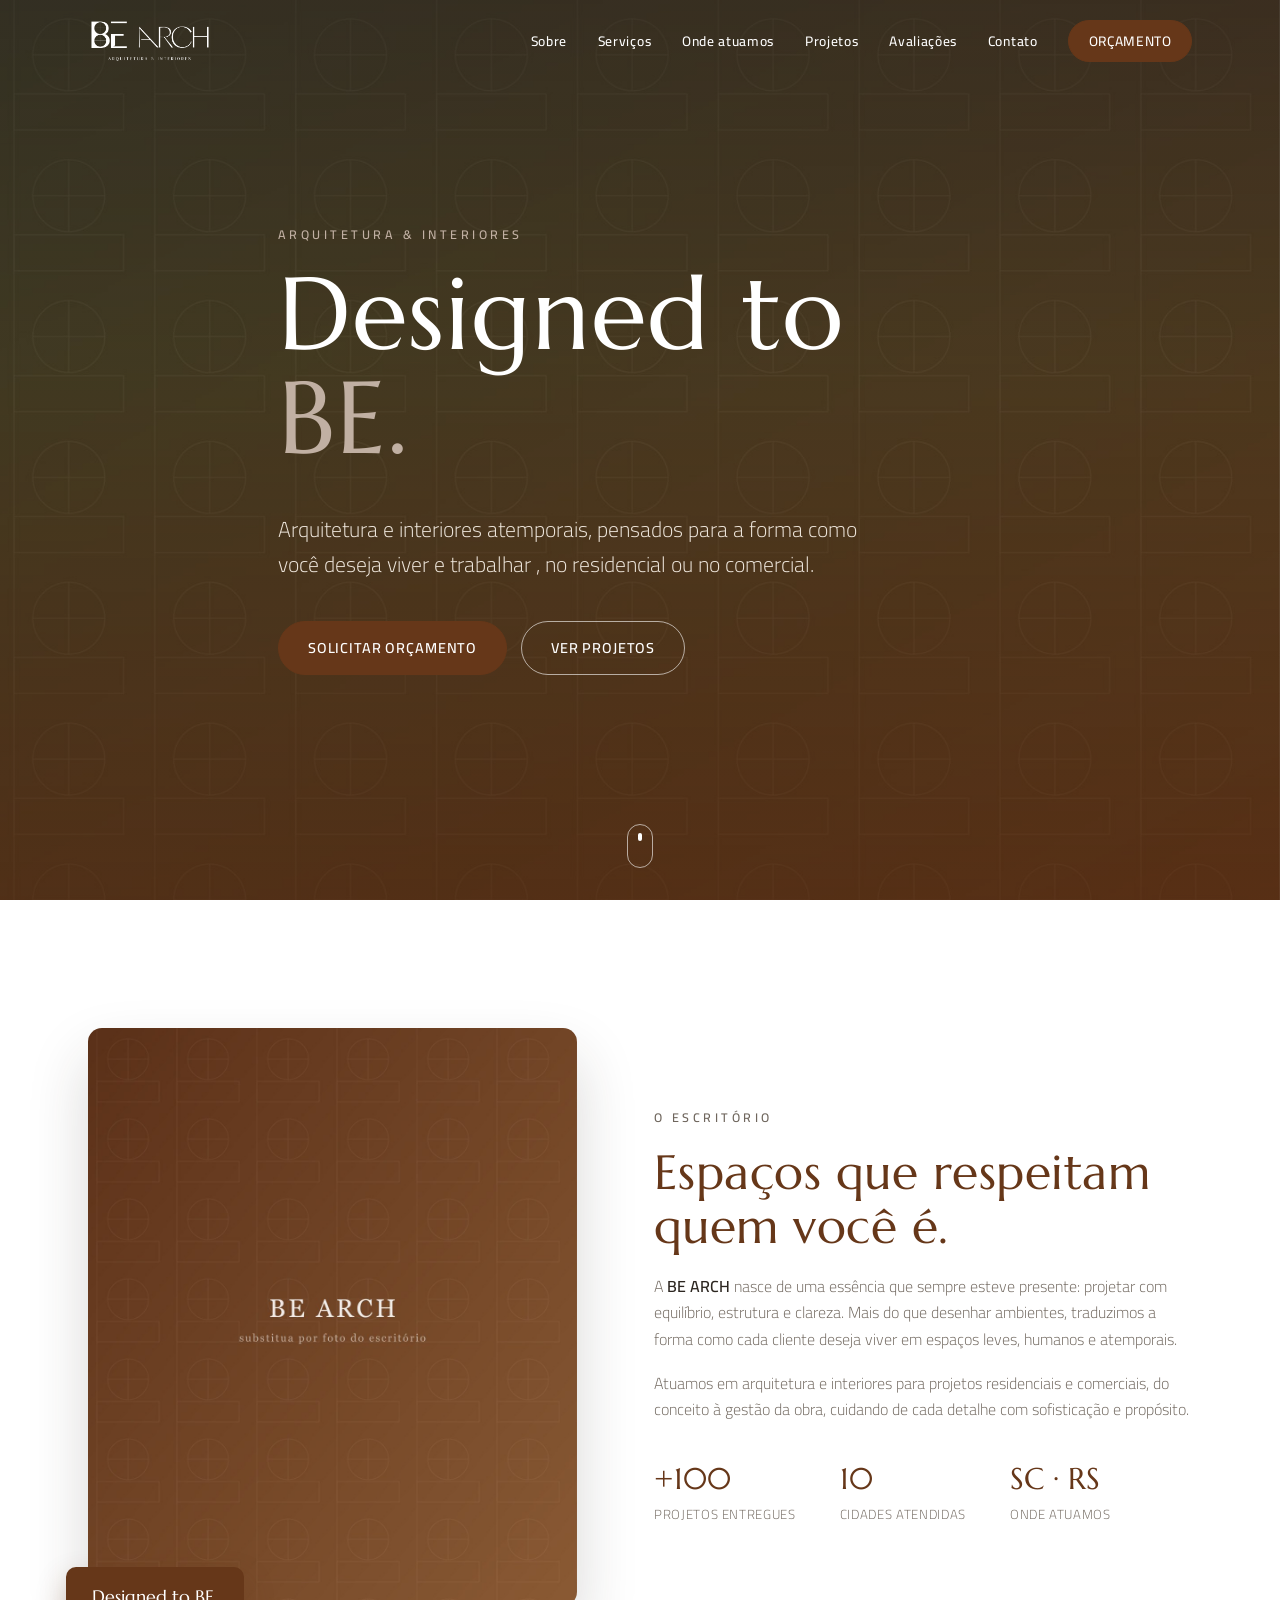
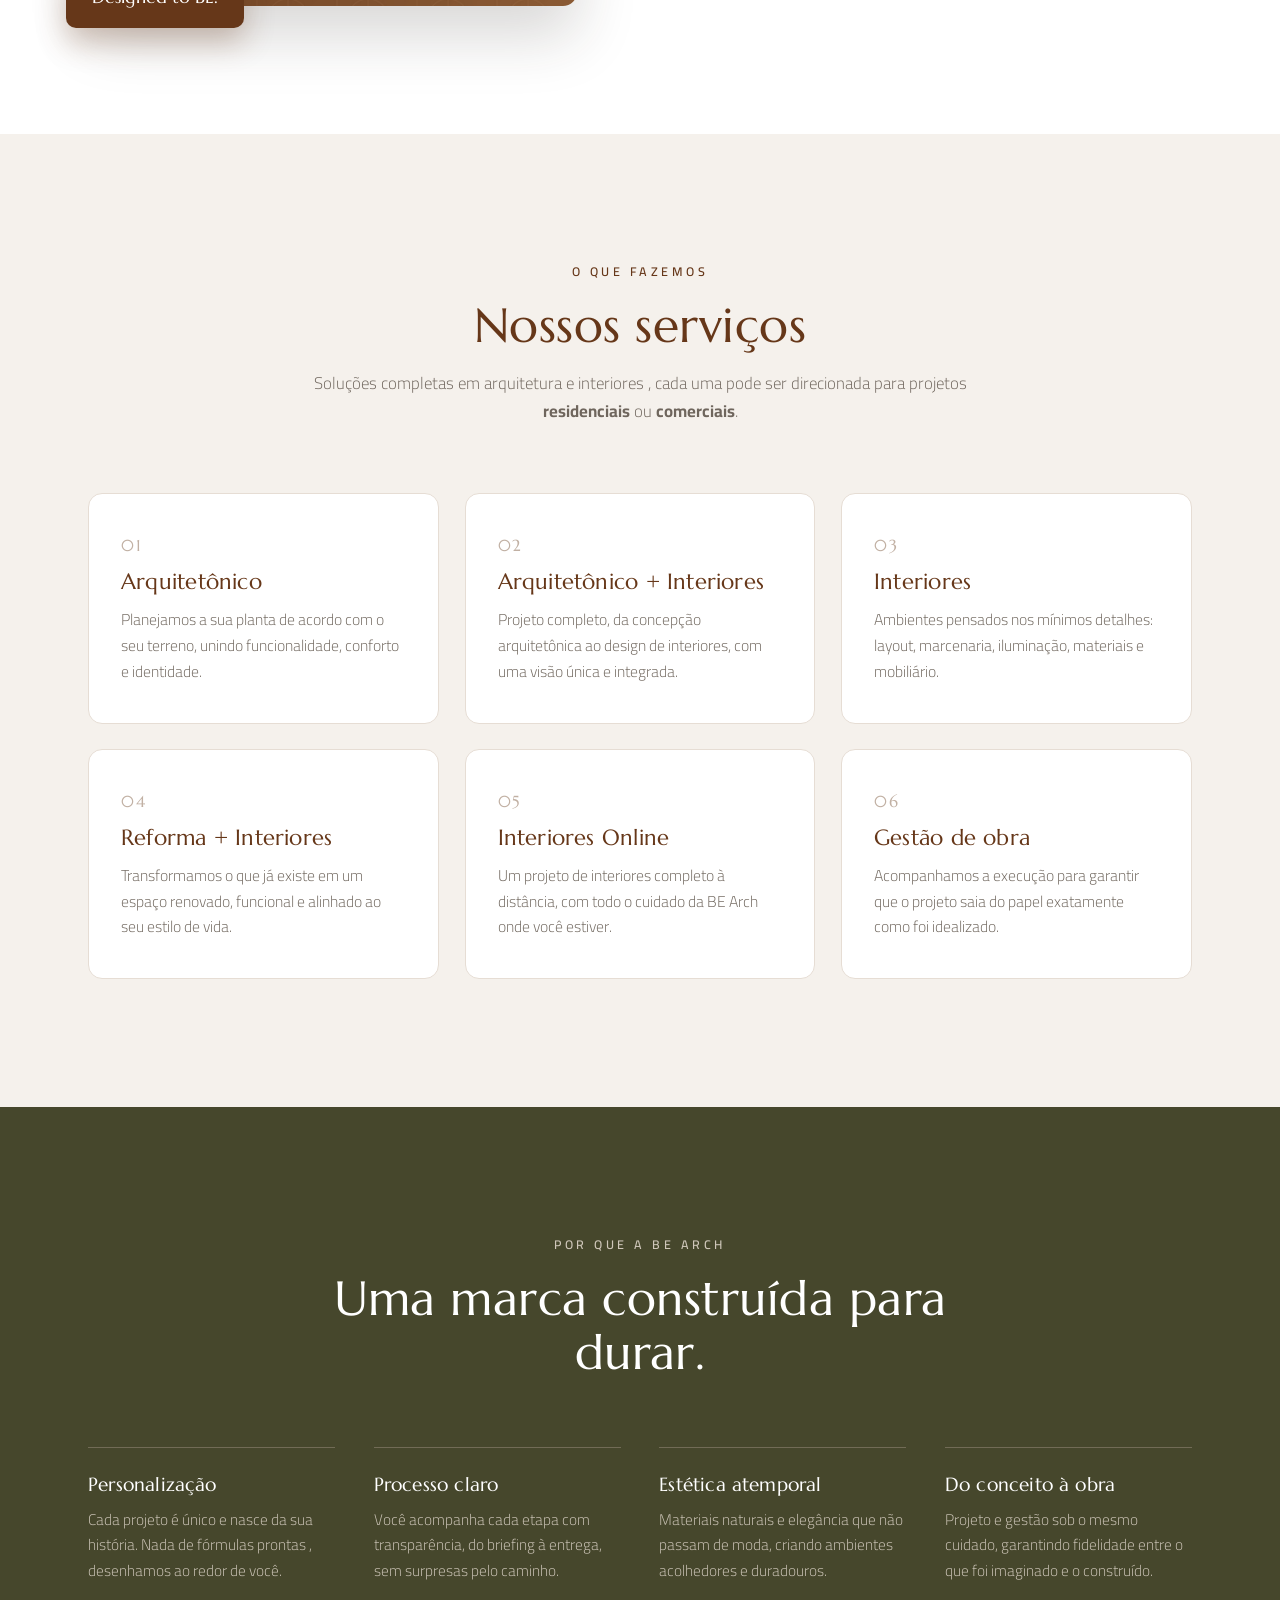
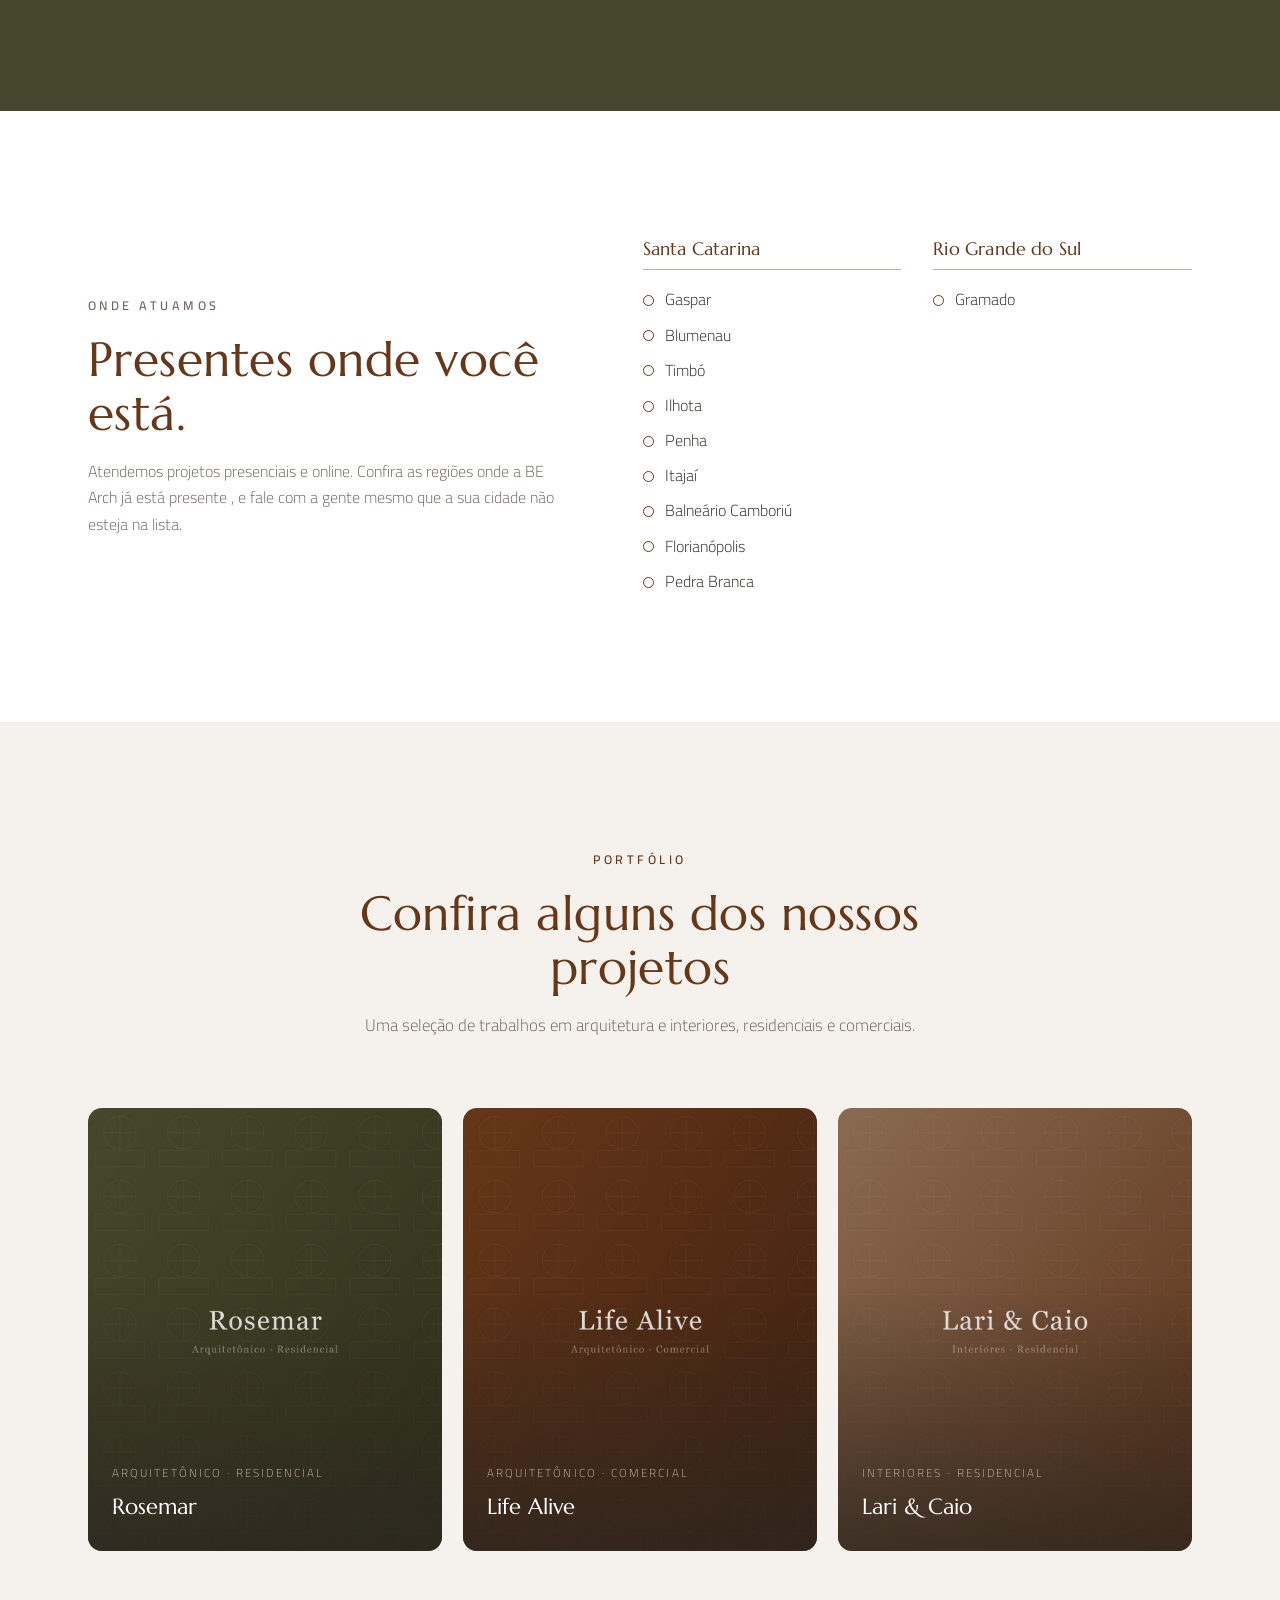
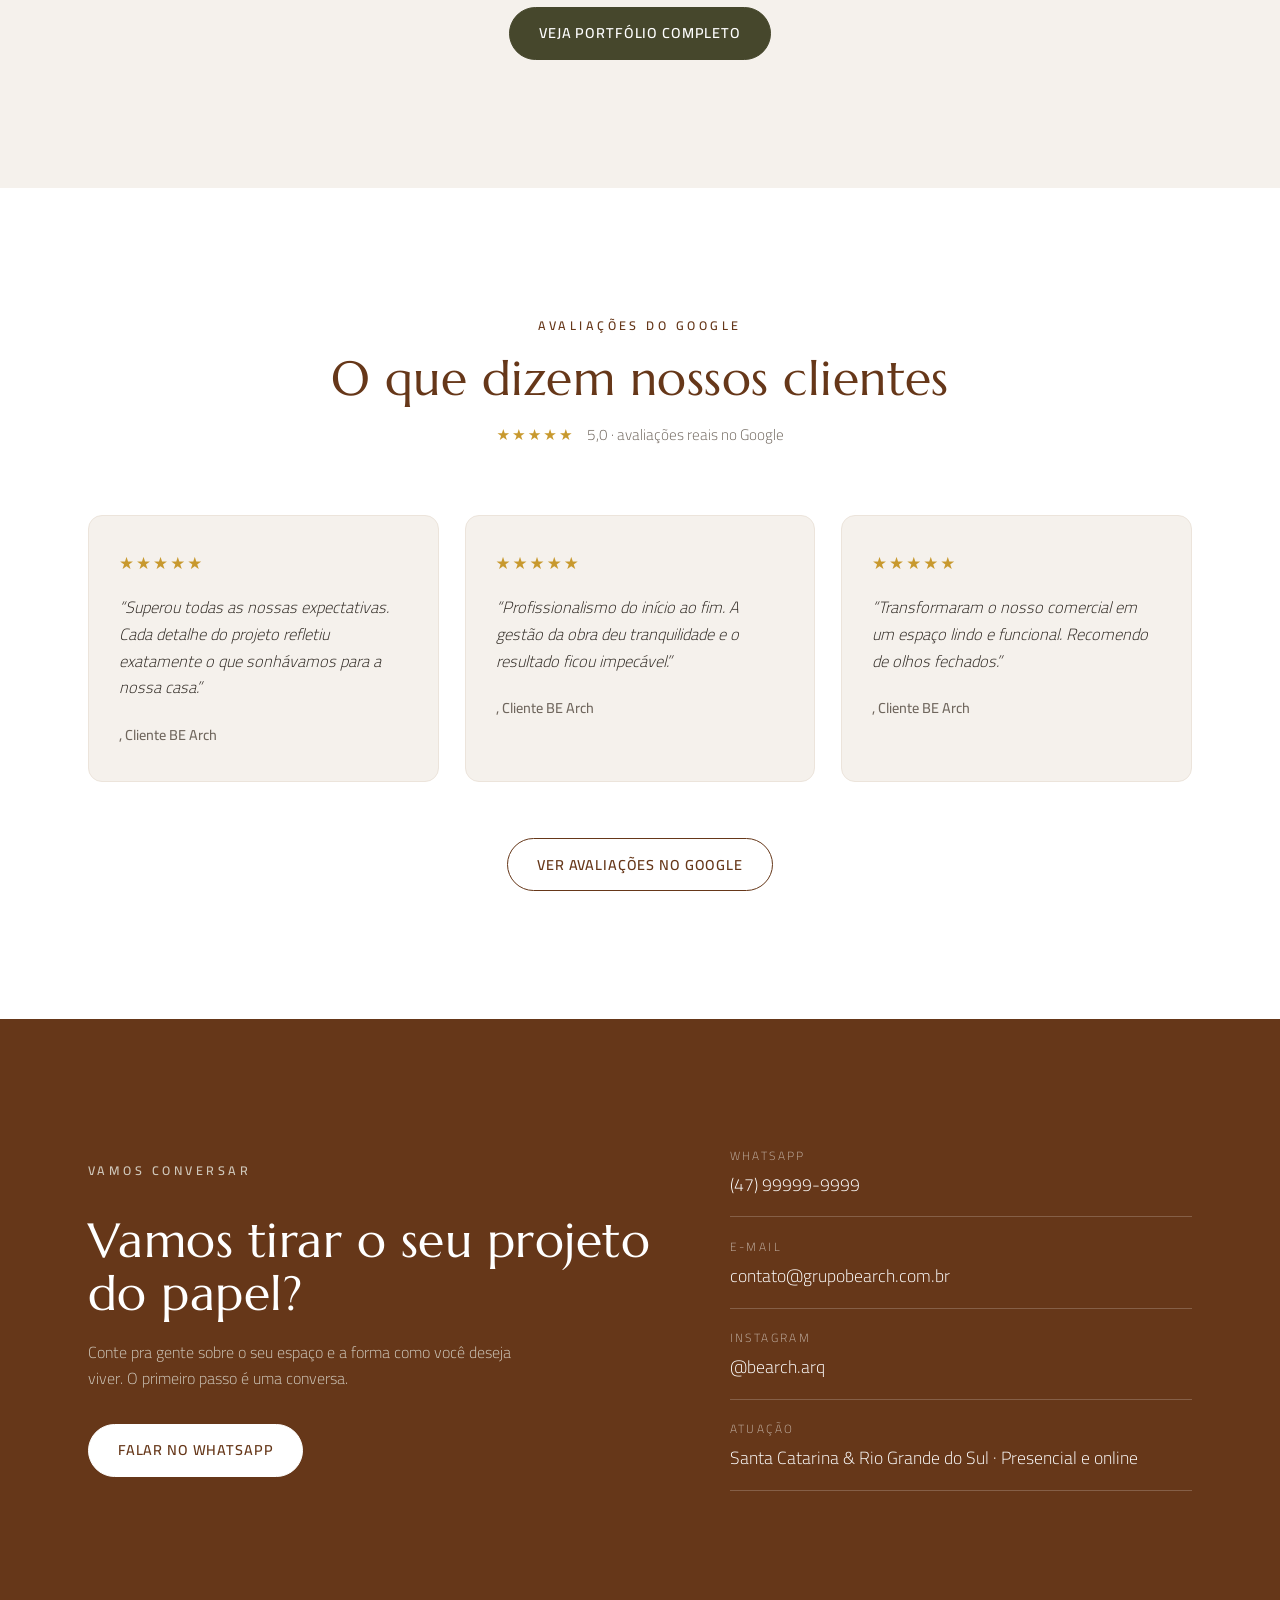
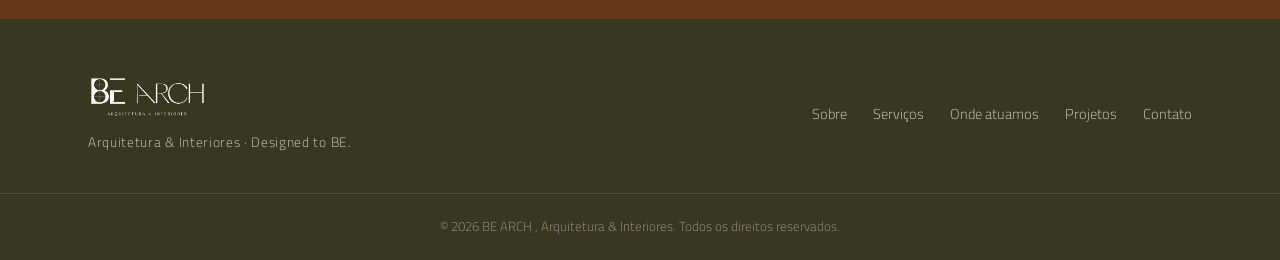
==== commit 175c5474: "Troca de travessões (—) por vírgulas em todo o conteúdo Co-Authored-By: Claude Opus 4.8 <noreply@ant" ====
--- a/index.html
+++ b/index.html
@@ -3,11 +3,11 @@
 <head>
 <meta charset="UTF-8" />
 <meta name="viewport" content="width=device-width, initial-scale=1.0" />
-<title>BE ARCH — Arquitetura & Interiores</title>
-<meta name="description" content="BE ARCH — Arquitetura e interiores atemporais em Santa Catarina e Rio Grande do Sul. Projetos residenciais e comerciais pensados para a forma como você deseja viver." />
+<title>BE ARCH , Arquitetura & Interiores</title>
+<meta name="description" content="BE ARCH , Arquitetura e interiores atemporais em Santa Catarina e Rio Grande do Sul. Projetos residenciais e comerciais pensados para a forma como você deseja viver." />
 
 <!-- Open Graph -->
-<meta property="og:title" content="BE ARCH — Arquitetura & Interiores" />
+<meta property="og:title" content="BE ARCH , Arquitetura & Interiores" />
 <meta property="og:description" content="Arquitetura e interiores atemporais. Designed to BE." />
 <meta property="og:type" content="website" />
 <meta property="og:image" content="assets/img/hero.jpg" />
@@ -29,7 +29,7 @@
 <!-- ================= HEADER ================= -->
 <header class="site-header" id="header">
   <div class="container header-inner">
-    <a href="#hero" class="brand" aria-label="BE ARCH — início">
+    <a href="#hero" class="brand" aria-label="BE ARCH , início">
       <img src="assets/logo-white.png" alt="BE ARCH" class="brand-logo brand-logo--light" />
       <img src="assets/logo-brown.png" alt="BE ARCH" class="brand-logo brand-logo--dark" />
     </a>
@@ -58,7 +58,7 @@
     <p class="eyebrow eyebrow--light">Arquitetura &amp; Interiores</p>
     <h1 class="hero-title">Designed to <span>BE.</span></h1>
     <p class="hero-sub">Arquitetura e interiores atemporais, pensados para a forma como você
-      deseja viver e trabalhar — no residencial ou no comercial.</p>
+      deseja viver e trabalhar , no residencial ou no comercial.</p>
     <div class="hero-actions">
       <a href="https://wa.me/5547999999999?text=Ol%C3%A1!%20Gostaria%20de%20solicitar%20um%20or%C3%A7amento." class="btn" target="_blank" rel="noopener">Solicitar orçamento</a>
       <a href="#projetos" class="btn btn--ghost">Ver projetos</a>
@@ -97,7 +97,7 @@
     <div class="section-head reveal">
       <p class="eyebrow">O que fazemos</p>
       <h2>Nossos serviços</h2>
-      <p class="section-lead">Soluções completas em arquitetura e interiores — cada uma pode ser
+      <p class="section-lead">Soluções completas em arquitetura e interiores , cada uma pode ser
         direcionada para projetos <strong>residenciais</strong> ou <strong>comerciais</strong>.</p>
     </div>
 
@@ -146,7 +146,7 @@
     <div class="dif-grid">
       <div class="dif reveal">
         <h3>Personalização</h3>
-        <p>Cada projeto é único e nasce da sua história. Nada de fórmulas prontas — desenhamos ao redor de você.</p>
+        <p>Cada projeto é único e nasce da sua história. Nada de fórmulas prontas , desenhamos ao redor de você.</p>
       </div>
       <div class="dif reveal">
         <h3>Processo claro</h3>
@@ -171,7 +171,7 @@
       <p class="eyebrow">Onde atuamos</p>
       <h2>Presentes onde você está.</h2>
       <p>Atendemos projetos presenciais e online. Confira as regiões onde a BE Arch já está presente
-        — e fale com a gente mesmo que a sua cidade não esteja na lista.</p>
+        , e fale com a gente mesmo que a sua cidade não esteja na lista.</p>
     </div>
     <div class="atuacao-lists reveal">
       <div class="uf">
@@ -224,17 +224,17 @@
       <blockquote class="review reveal">
         <span class="stars">★★★★★</span>
         <p>“Superou todas as nossas expectativas. Cada detalhe do projeto refletiu exatamente o que sonhávamos para a nossa casa.”</p>
-        <cite>— Cliente BE Arch</cite>
+        <cite>, Cliente BE Arch</cite>
       </blockquote>
       <blockquote class="review reveal">
         <span class="stars">★★★★★</span>
         <p>“Profissionalismo do início ao fim. A gestão da obra deu tranquilidade e o resultado ficou impecável.”</p>
-        <cite>— Cliente BE Arch</cite>
+        <cite>, Cliente BE Arch</cite>
       </blockquote>
       <blockquote class="review reveal">
         <span class="stars">★★★★★</span>
         <p>“Transformaram o nosso comercial em um espaço lindo e funcional. Recomendo de olhos fechados.”</p>
-        <cite>— Cliente BE Arch</cite>
+        <cite>, Cliente BE Arch</cite>
       </blockquote>
     </div>
     <div class="projetos-cta reveal">
@@ -280,7 +280,7 @@
   </div>
   <div class="footer-bottom">
     <div class="container">
-      <p>© <span id="year"></span> BE ARCH — Arquitetura &amp; Interiores. Todos os direitos reservados.</p>
+      <p>© <span id="year"></span> BE ARCH , Arquitetura &amp; Interiores. Todos os direitos reservados.</p>
     </div>
   </div>
 </footer>
--- a/styles.css
+++ b/styles.css
@@ -1,5 +1,5 @@
 /* ===================================================================
-   BE ARCH — Landing Page
+   BE ARCH , Landing Page
    Paleta:  taupe #c1b0a3 · branco #fff · oliva #46472c · marrom #663719
    Fontes:  Marcellus (títulos, substituto de Valestra) · Cairo (texto)
    =================================================================== */
@@ -254,7 +254,7 @@
 }
 
 /* ===================================================================
-   Subpáginas (portfólio e projeto) — header sólido
+   Subpáginas (portfólio e projeto) , header sólido
    =================================================================== */
 .subpage .site-header{background:rgba(245,241,236,.95);backdrop-filter:blur(10px);box-shadow:0 6px 30px rgba(44,38,32,.08);padding:10px 0}
 .subpage .brand{height:38px}
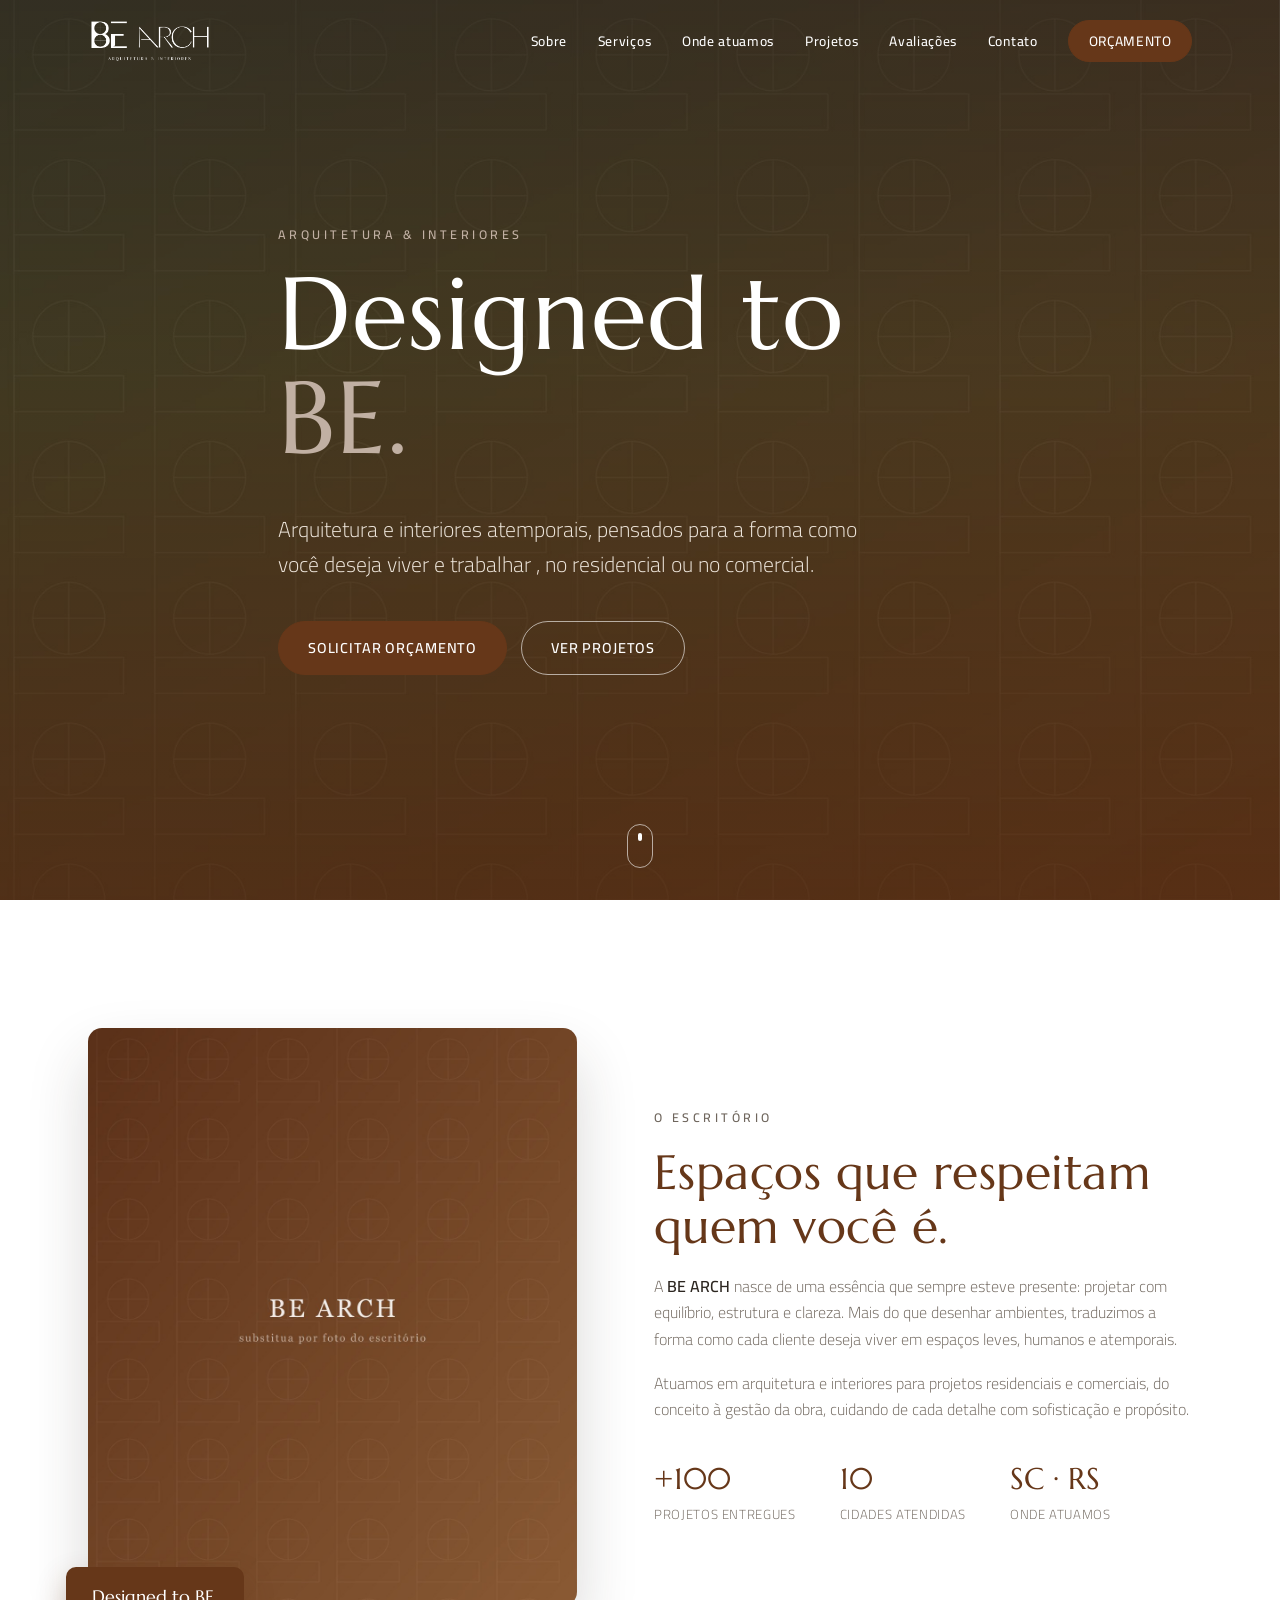
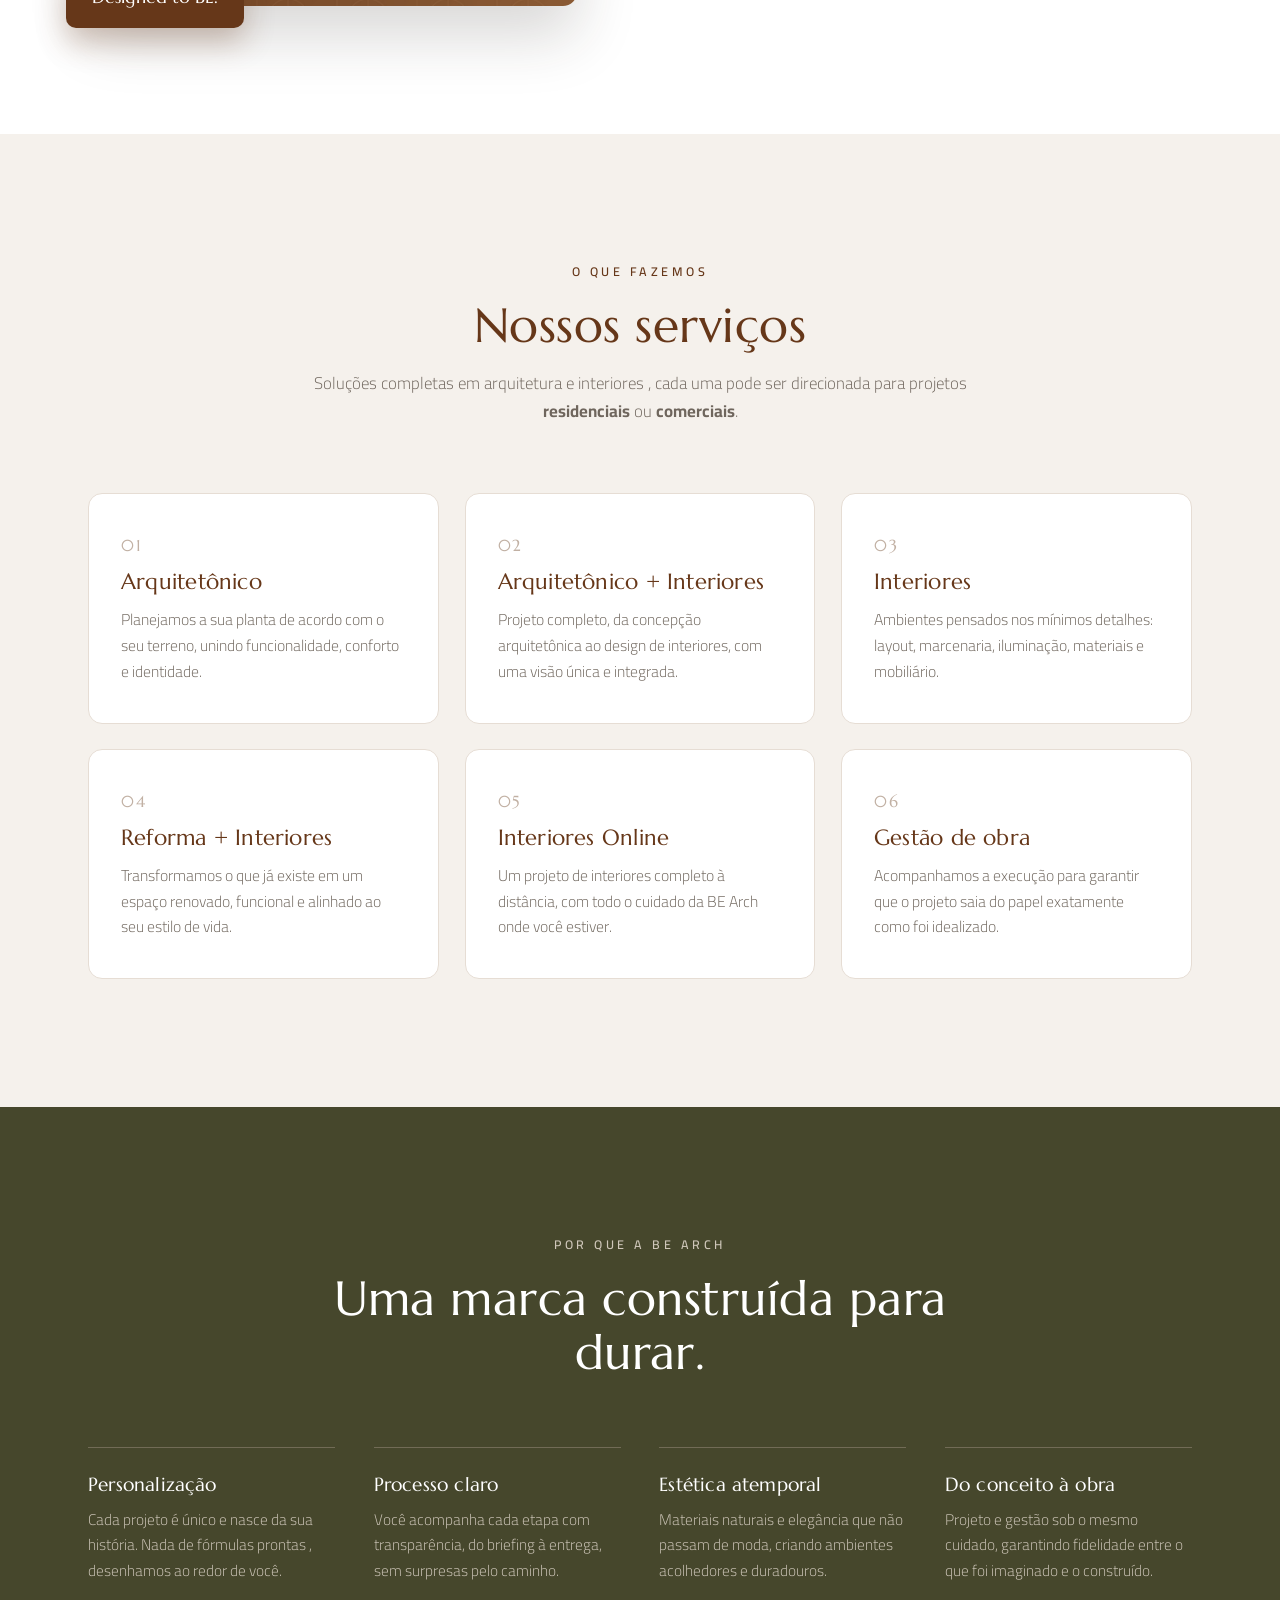
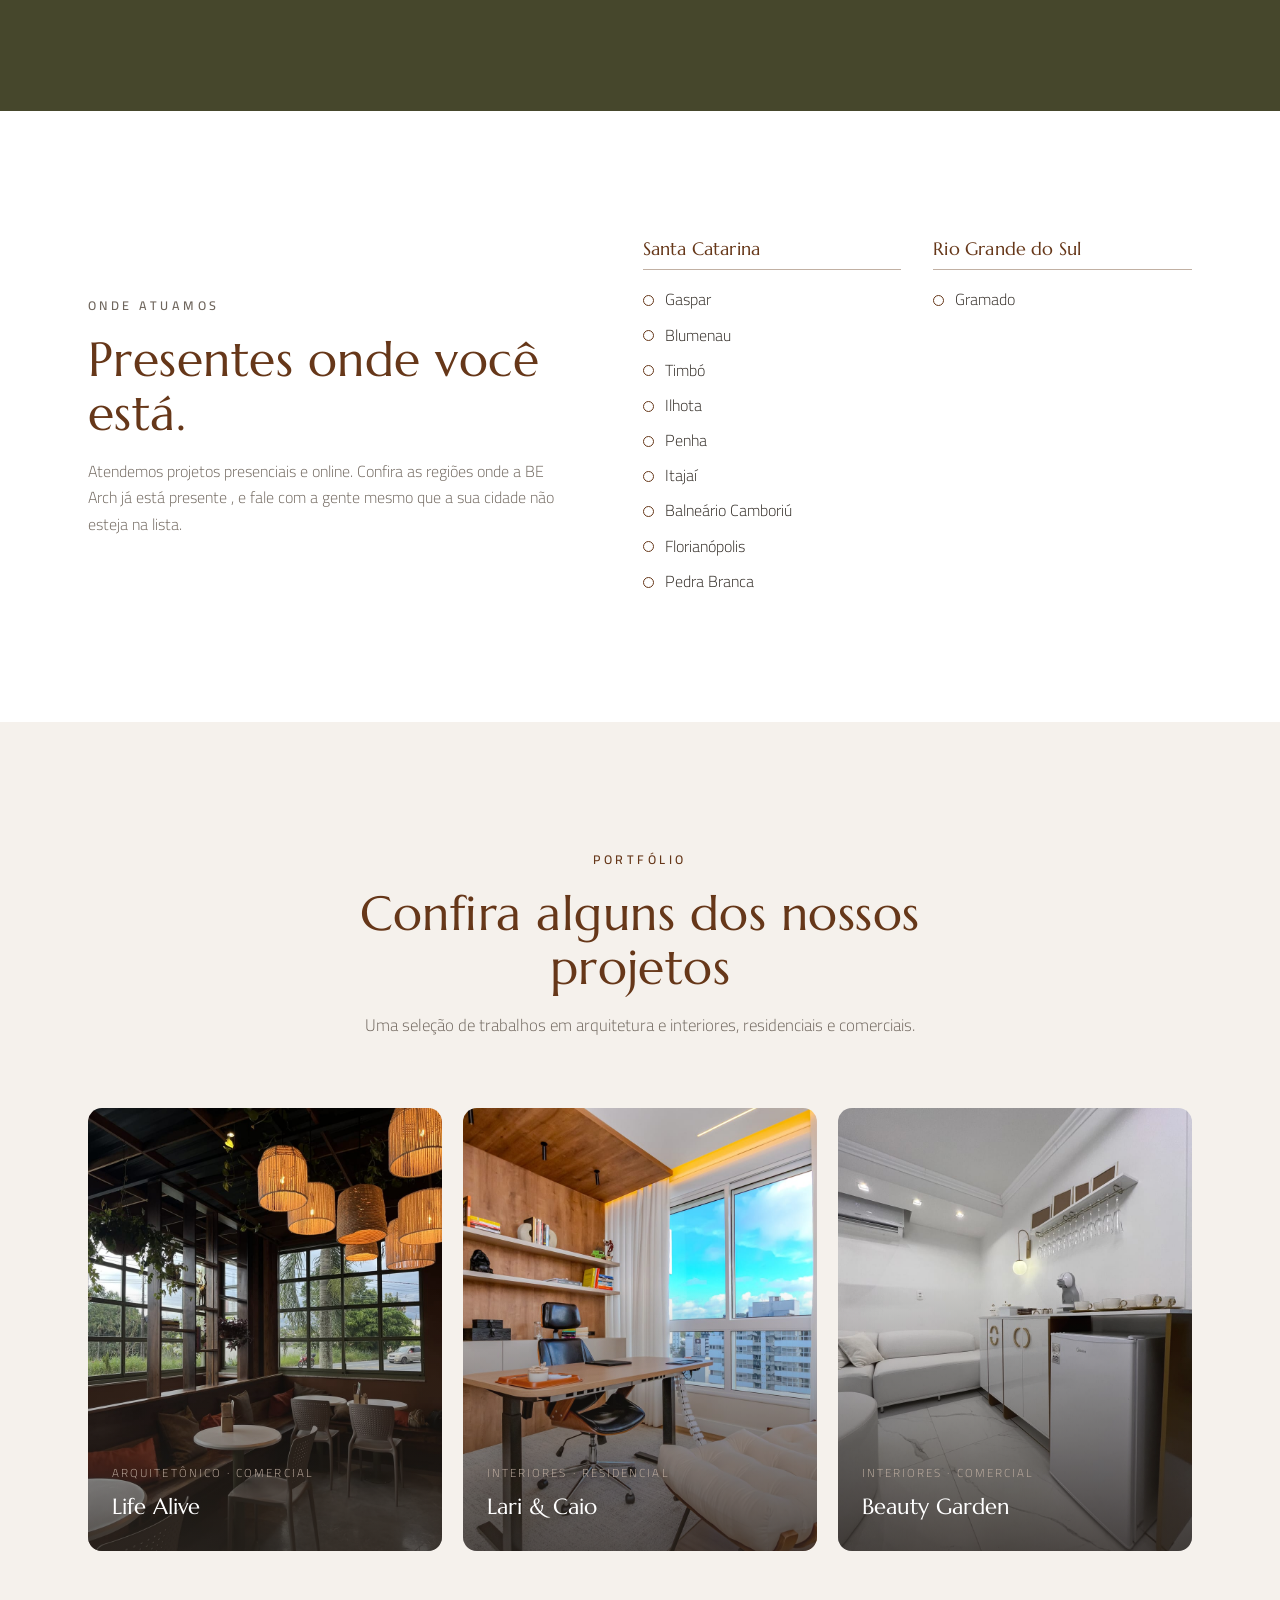
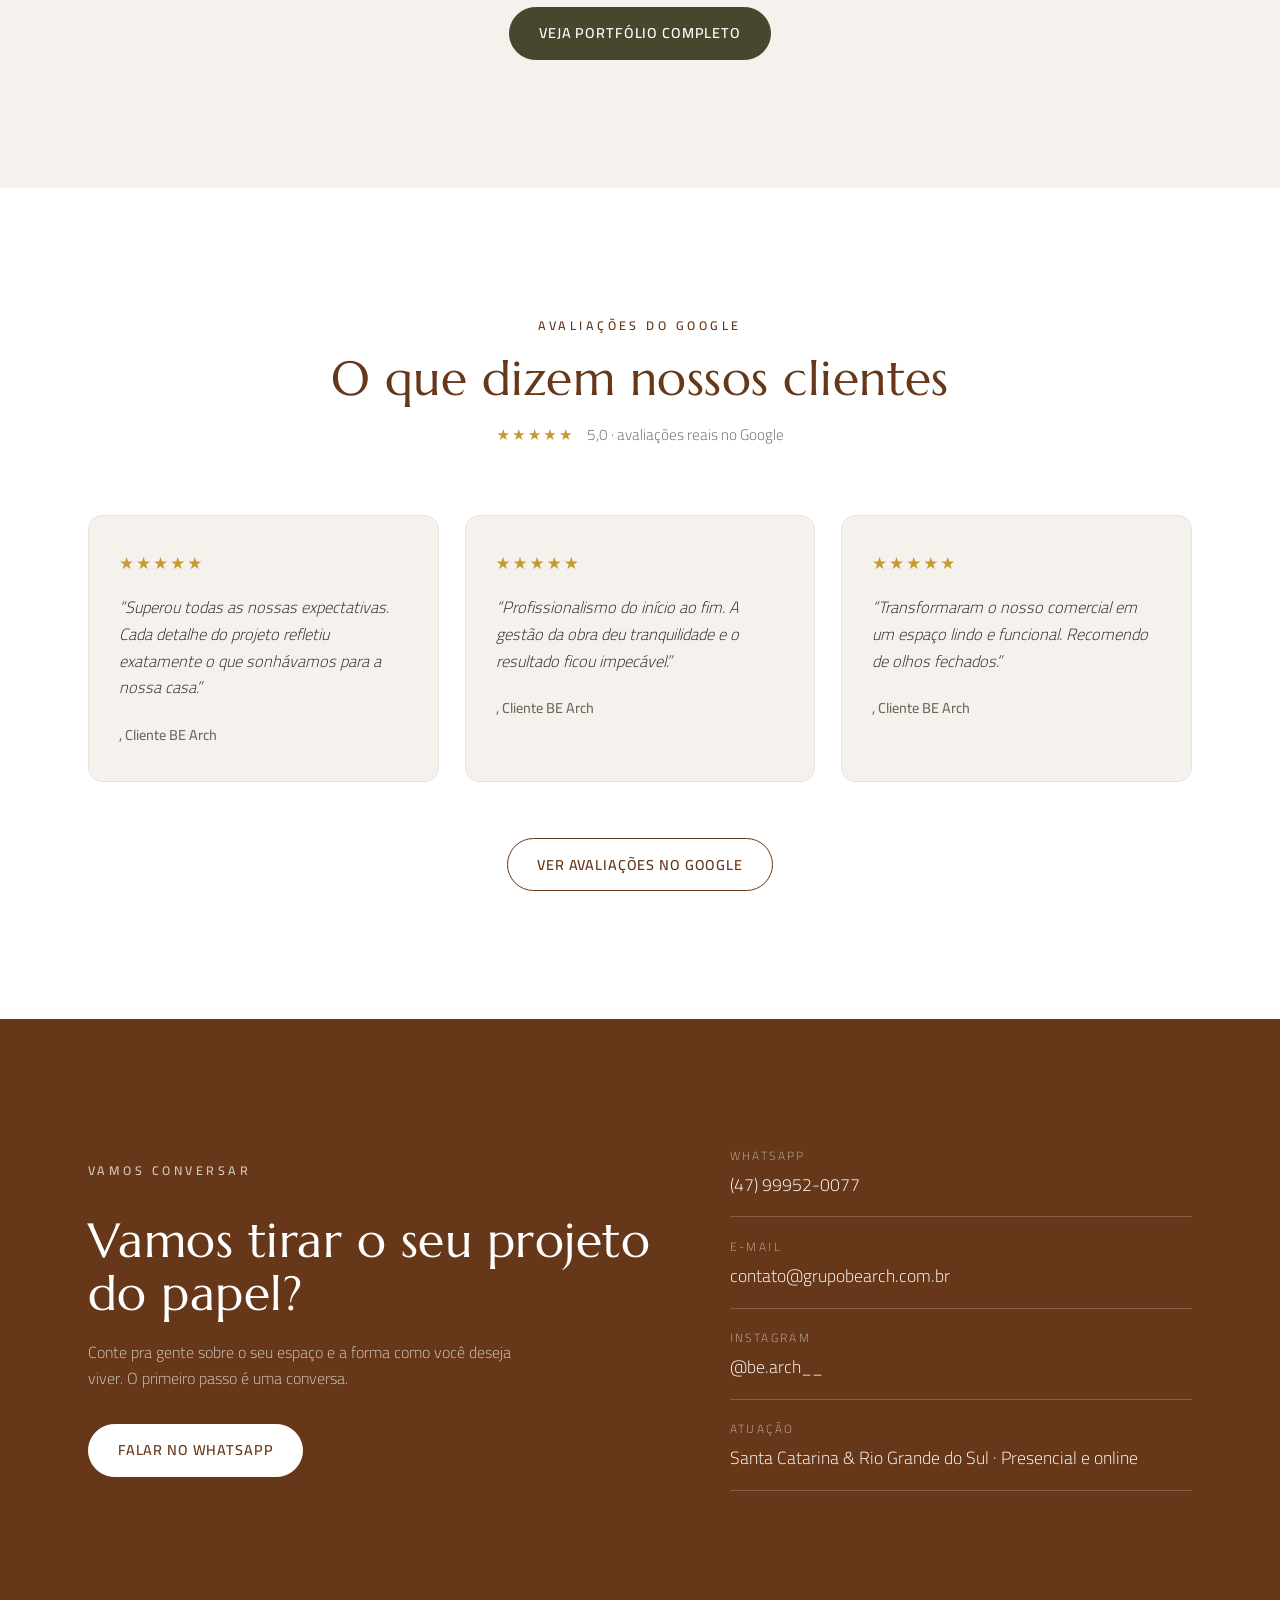
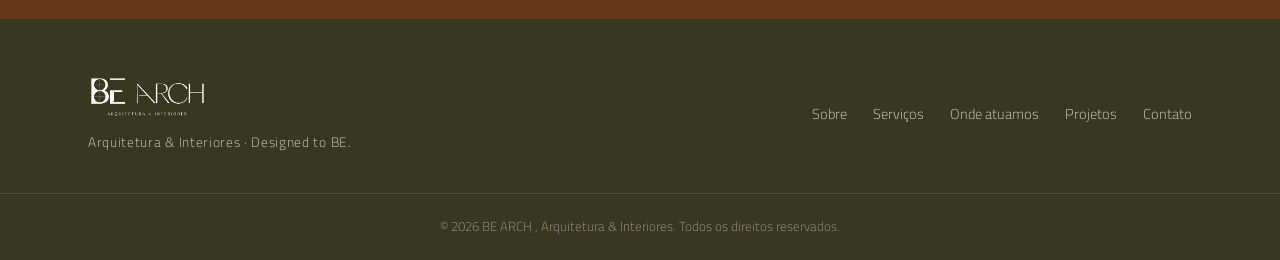
==== commit 66dda35f: "Atualiza contatos reais: WhatsApp (47) 99952-0077 e Instagram @be.arch__ Co-Authored-By: Claude Opus" ====
--- a/index.html
+++ b/index.html
@@ -41,7 +41,7 @@
       <a href="#projetos">Projetos</a>
       <a href="#avaliacoes">Avaliações</a>
       <a href="#contato">Contato</a>
-      <a href="https://wa.me/5547999999999?text=Ol%C3%A1!%20Gostaria%20de%20solicitar%20um%20or%C3%A7amento." class="btn btn--sm nav-cta" target="_blank" rel="noopener">Orçamento</a>
+      <a href="https://wa.me/5547999520077?text=Ol%C3%A1!%20Gostaria%20de%20solicitar%20um%20or%C3%A7amento." class="btn btn--sm nav-cta" target="_blank" rel="noopener">Orçamento</a>
     </nav>
 
     <button class="nav-toggle" id="navToggle" aria-label="Abrir menu" aria-expanded="false">
@@ -60,7 +60,7 @@
     <p class="hero-sub">Arquitetura e interiores atemporais, pensados para a forma como você
       deseja viver e trabalhar , no residencial ou no comercial.</p>
     <div class="hero-actions">
-      <a href="https://wa.me/5547999999999?text=Ol%C3%A1!%20Gostaria%20de%20solicitar%20um%20or%C3%A7amento." class="btn" target="_blank" rel="noopener">Solicitar orçamento</a>
+      <a href="https://wa.me/5547999520077?text=Ol%C3%A1!%20Gostaria%20de%20solicitar%20um%20or%C3%A7amento." class="btn" target="_blank" rel="noopener">Solicitar orçamento</a>
       <a href="#projetos" class="btn btn--ghost">Ver projetos</a>
     </div>
   </div>
@@ -250,13 +250,13 @@
       <p class="eyebrow eyebrow--light">Vamos conversar</p>
       <h2>Vamos tirar o seu projeto do papel?</h2>
       <p>Conte pra gente sobre o seu espaço e a forma como você deseja viver. O primeiro passo é uma conversa.</p>
-      <a href="https://wa.me/5547999999999?text=Ol%C3%A1!%20Gostaria%20de%20solicitar%20um%20or%C3%A7amento." class="btn" target="_blank" rel="noopener">Falar no WhatsApp</a>
+      <a href="https://wa.me/5547999520077?text=Ol%C3%A1!%20Gostaria%20de%20solicitar%20um%20or%C3%A7amento." class="btn" target="_blank" rel="noopener">Falar no WhatsApp</a>
     </div>
     <div class="contato-info reveal">
       <ul>
-        <li><span>WhatsApp</span><a href="https://wa.me/5547999999999" target="_blank" rel="noopener">(47) 99999-9999</a></li>
+        <li><span>WhatsApp</span><a href="https://wa.me/5547999520077" target="_blank" rel="noopener">(47) 99952-0077</a></li>
         <li><span>E-mail</span><a href="mailto:contato@grupobearch.com.br">contato@grupobearch.com.br</a></li>
-        <li><span>Instagram</span><a href="https://instagram.com/" target="_blank" rel="noopener">@bearch.arq</a></li>
+        <li><span>Instagram</span><a href="https://instagram.com/be.arch__" target="_blank" rel="noopener">@be.arch__</a></li>
         <li><span>Atuação</span><p>Santa Catarina &amp; Rio Grande do Sul · Presencial e online</p></li>
       </ul>
     </div>
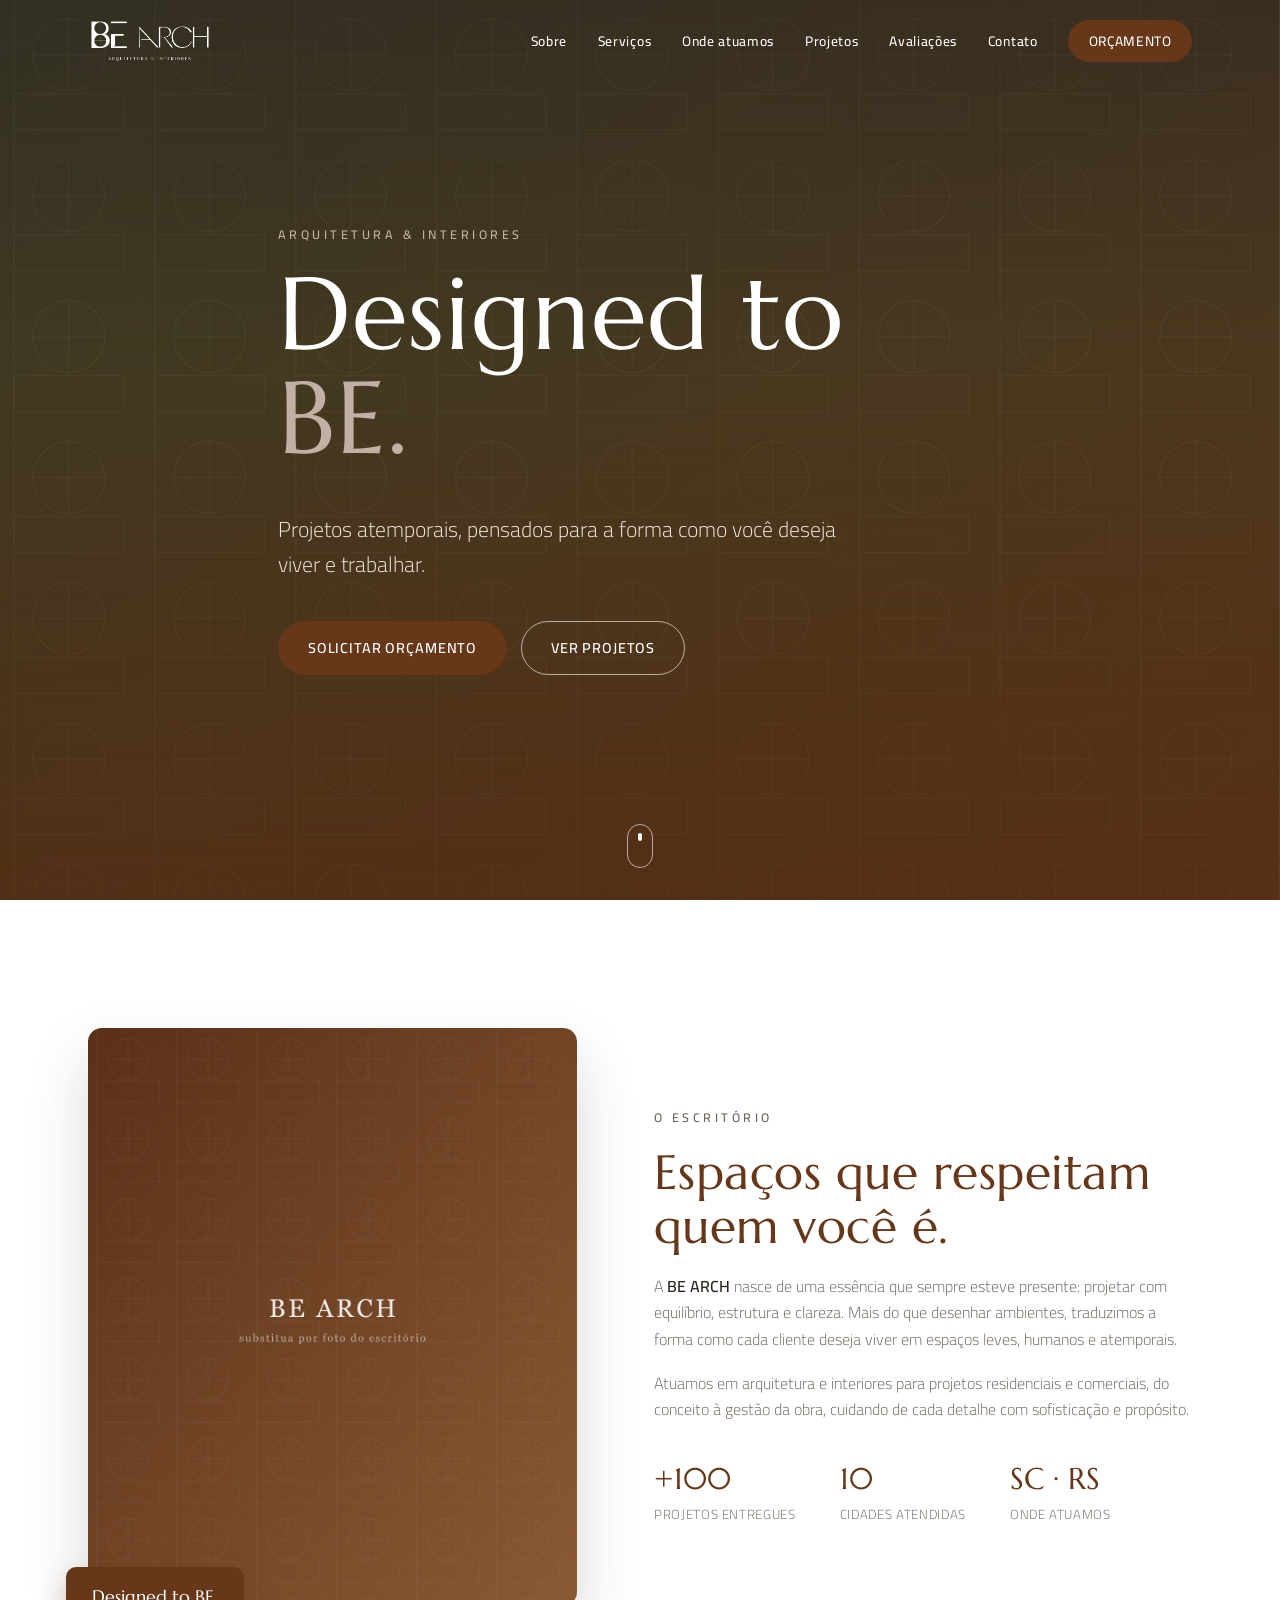
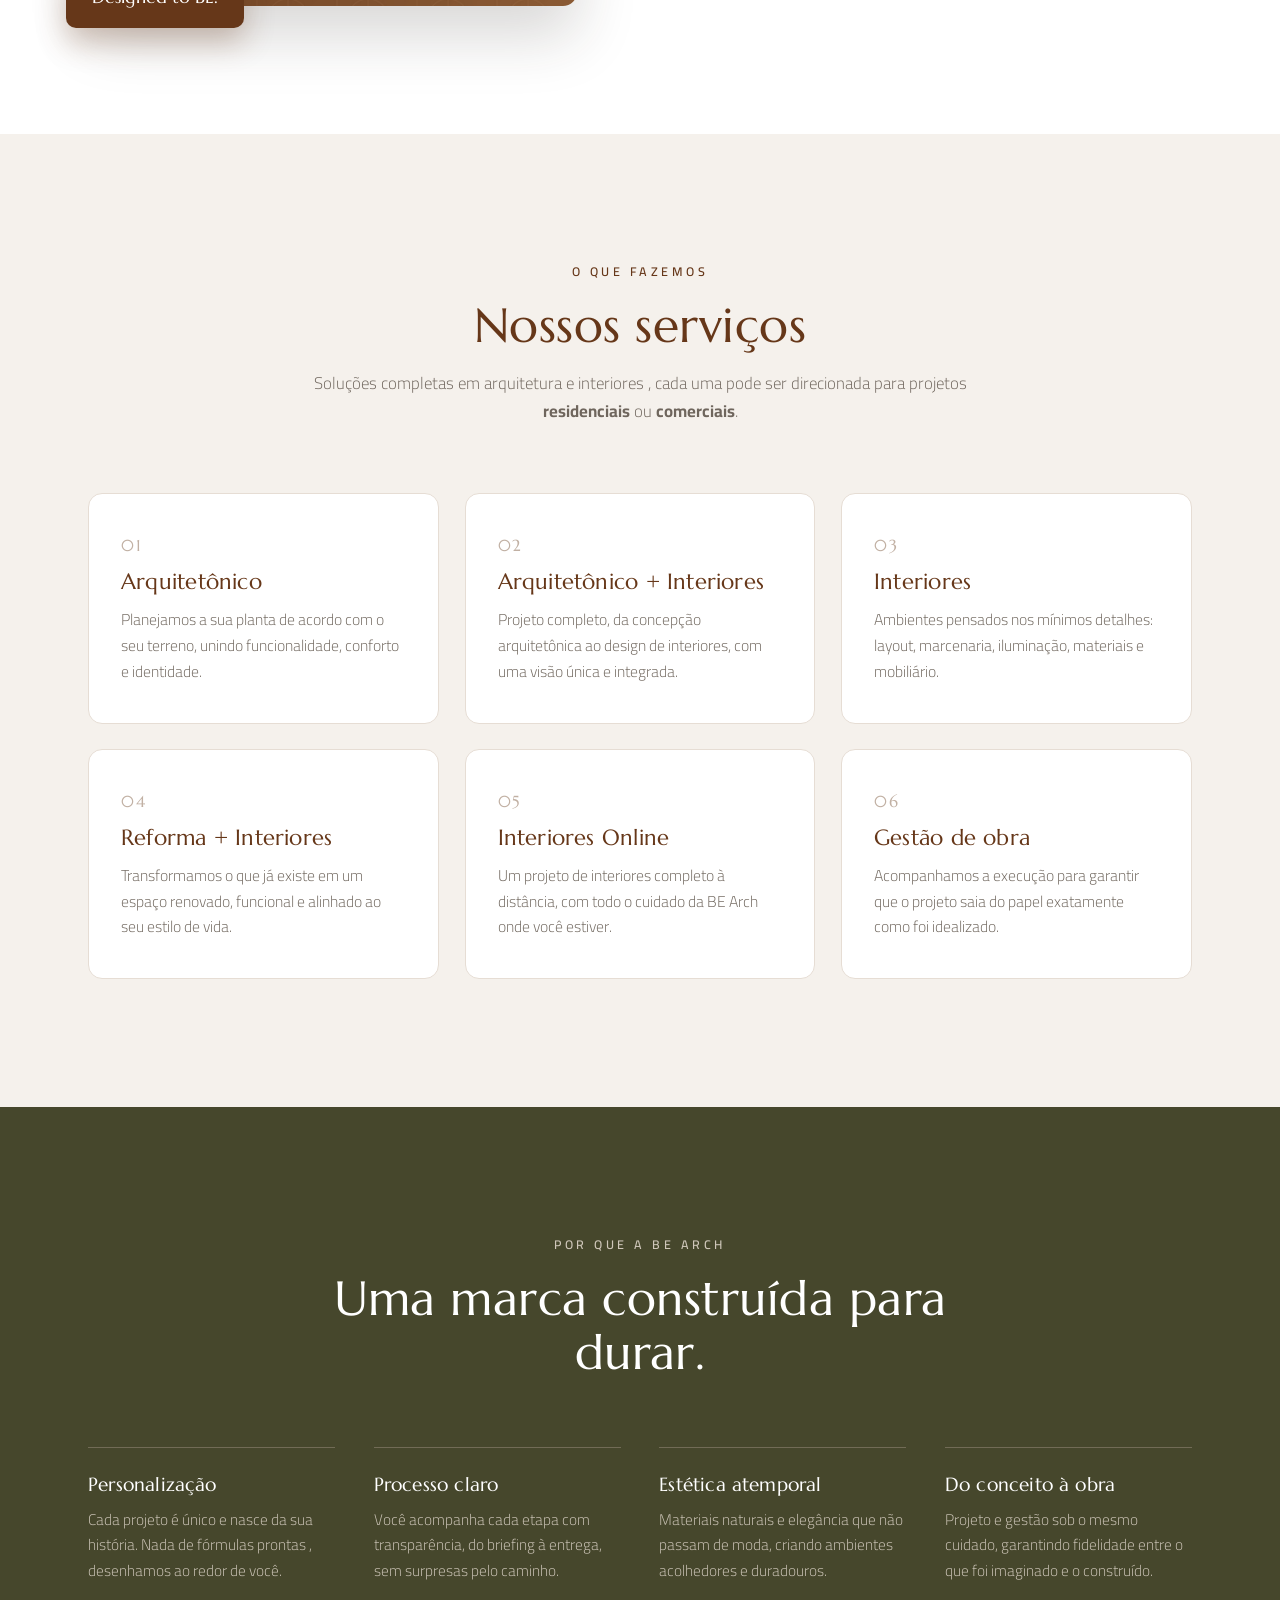
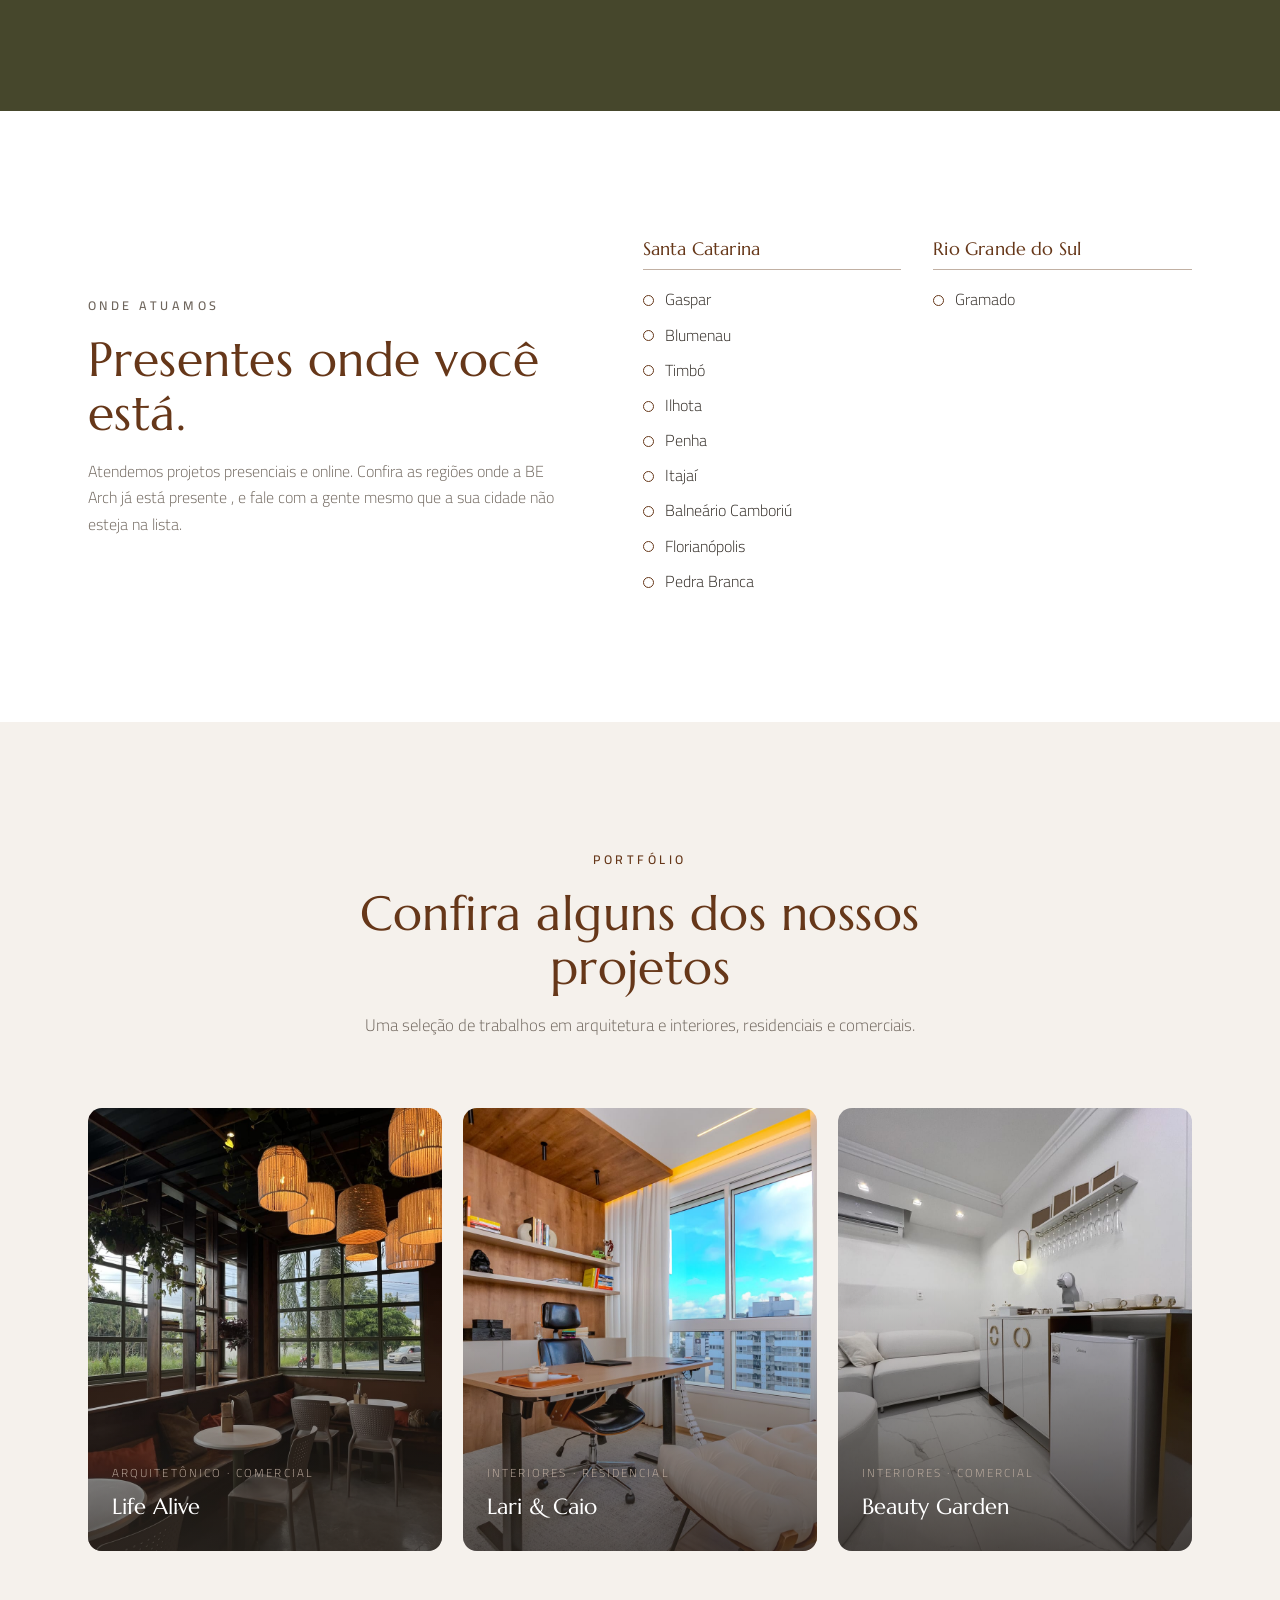
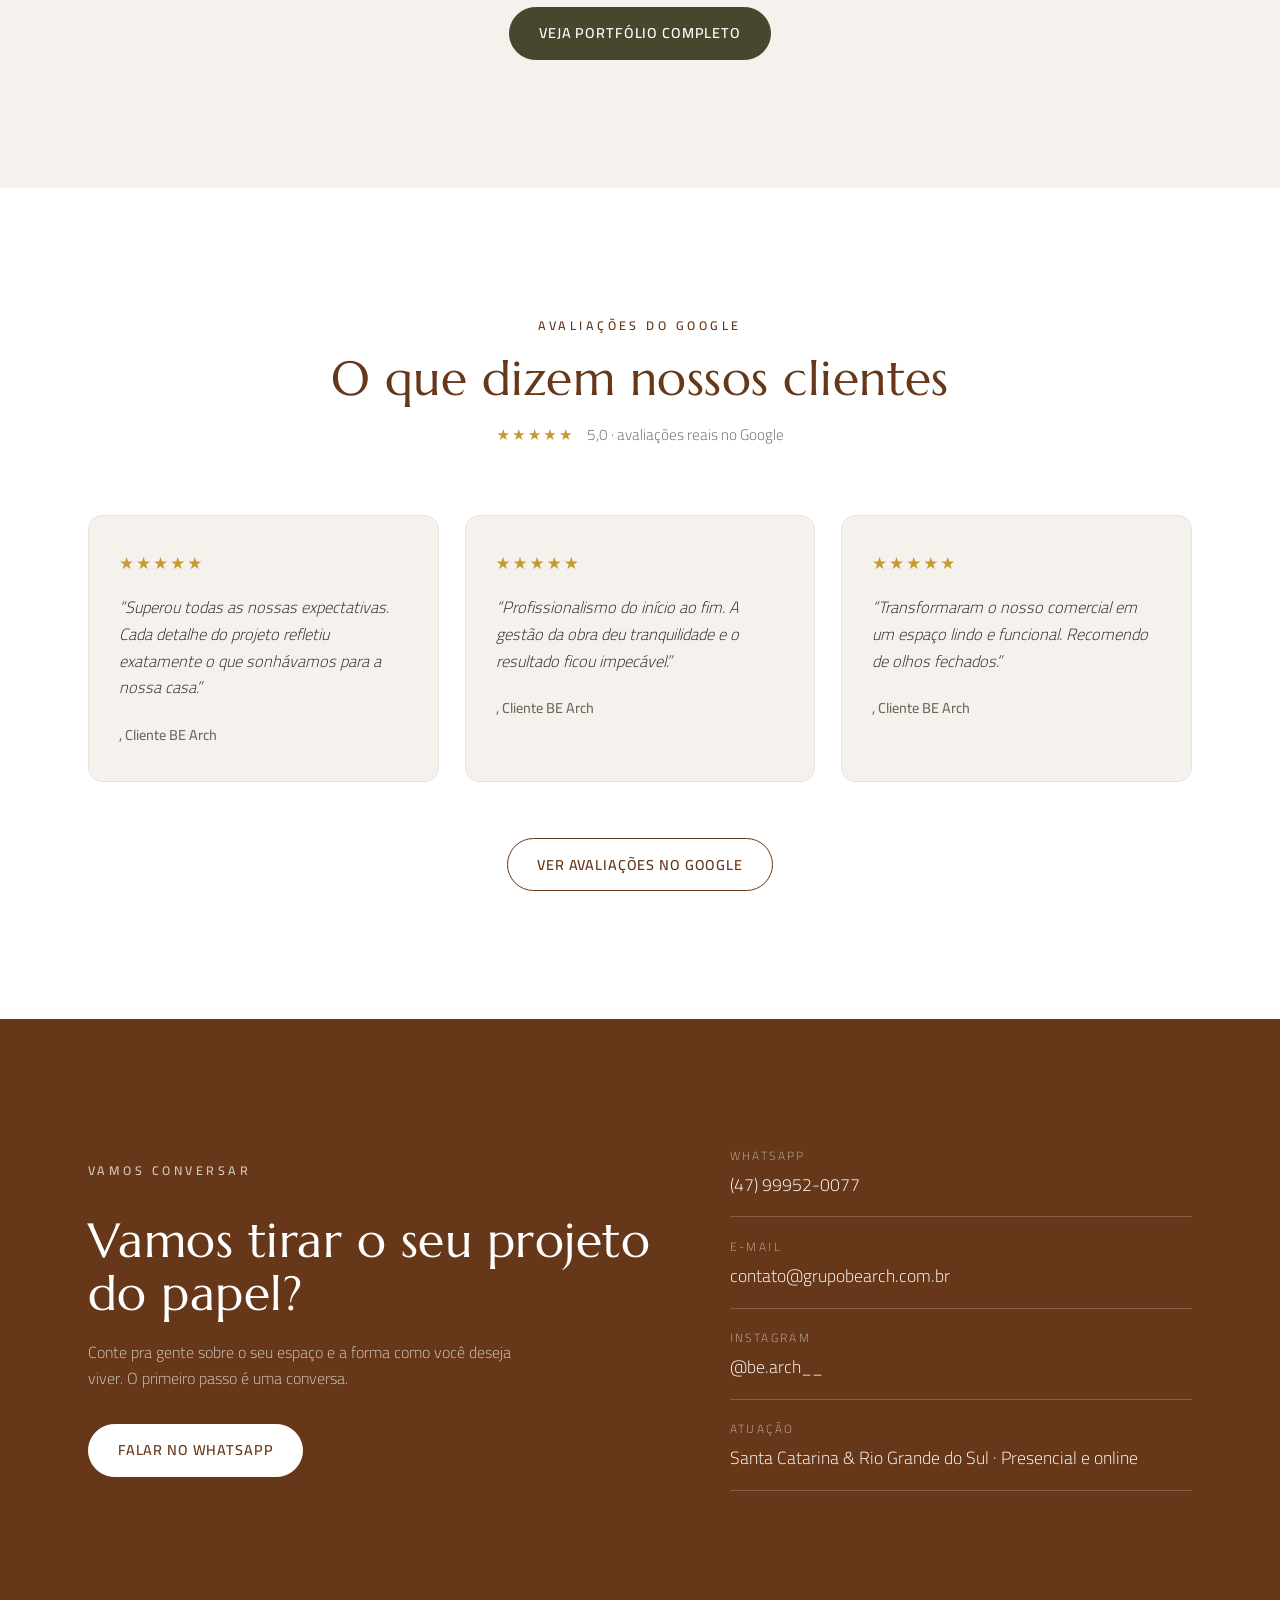
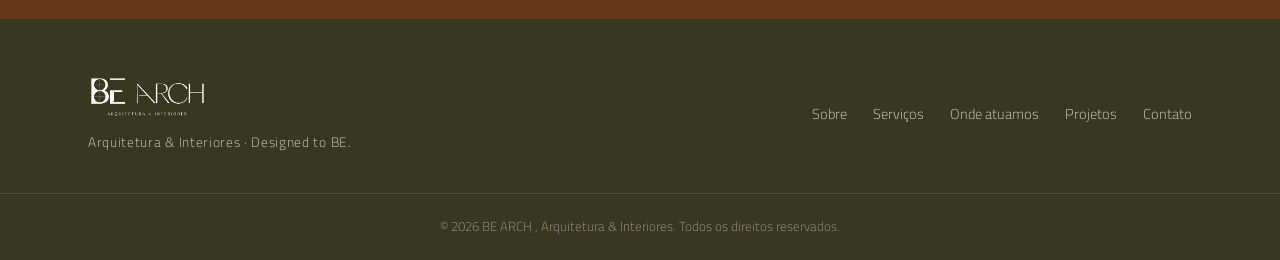
==== commit 0dc3d120: "Ajusta texto de apoio do hero Co-Authored-By: Claude Opus 4.8 <noreply@anthropic.com>" ====
--- a/index.html
+++ b/index.html
@@ -57,8 +57,7 @@
   <div class="container hero-content reveal">
     <p class="eyebrow eyebrow--light">Arquitetura &amp; Interiores</p>
     <h1 class="hero-title">Designed to <span>BE.</span></h1>
-    <p class="hero-sub">Arquitetura e interiores atemporais, pensados para a forma como você
-      deseja viver e trabalhar , no residencial ou no comercial.</p>
+    <p class="hero-sub">Projetos atemporais, pensados para a forma como você deseja viver e trabalhar.</p>
     <div class="hero-actions">
       <a href="https://wa.me/5547999520077?text=Ol%C3%A1!%20Gostaria%20de%20solicitar%20um%20or%C3%A7amento." class="btn" target="_blank" rel="noopener">Solicitar orçamento</a>
       <a href="#projetos" class="btn btn--ghost">Ver projetos</a>
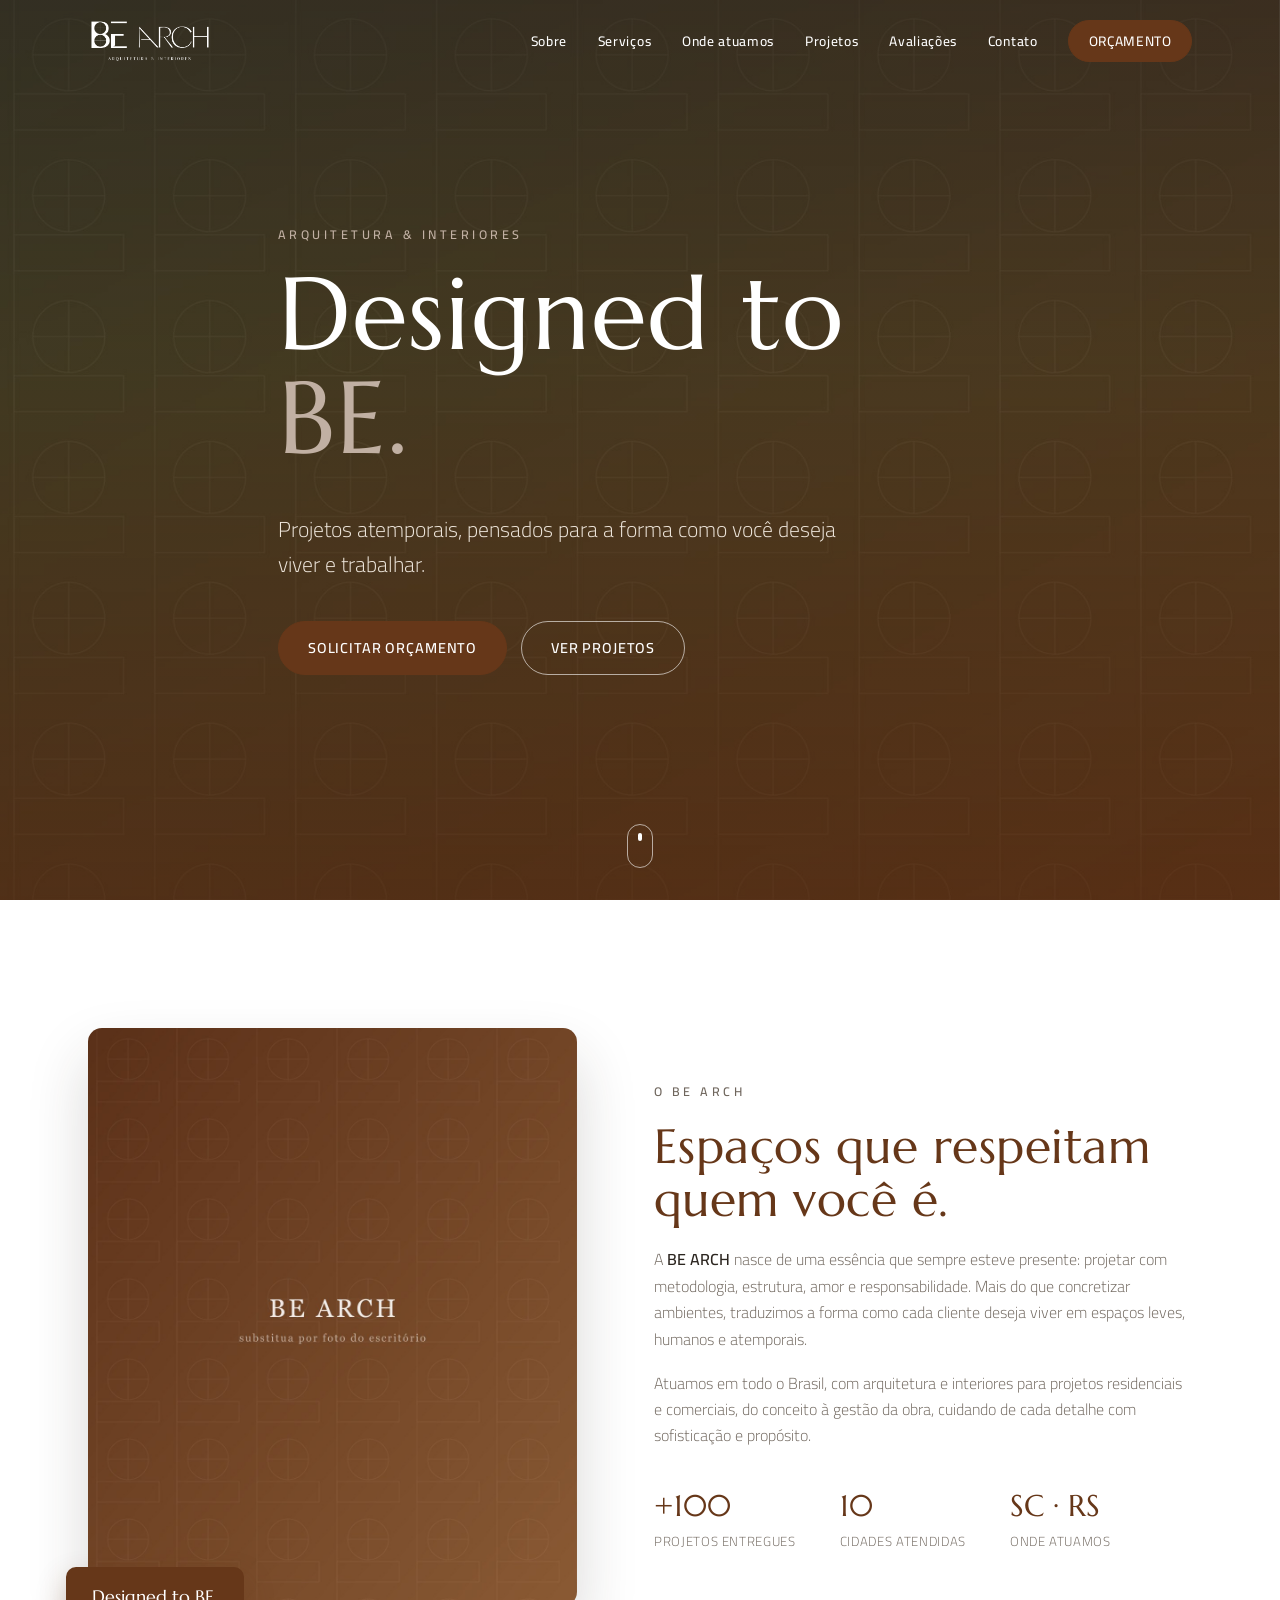
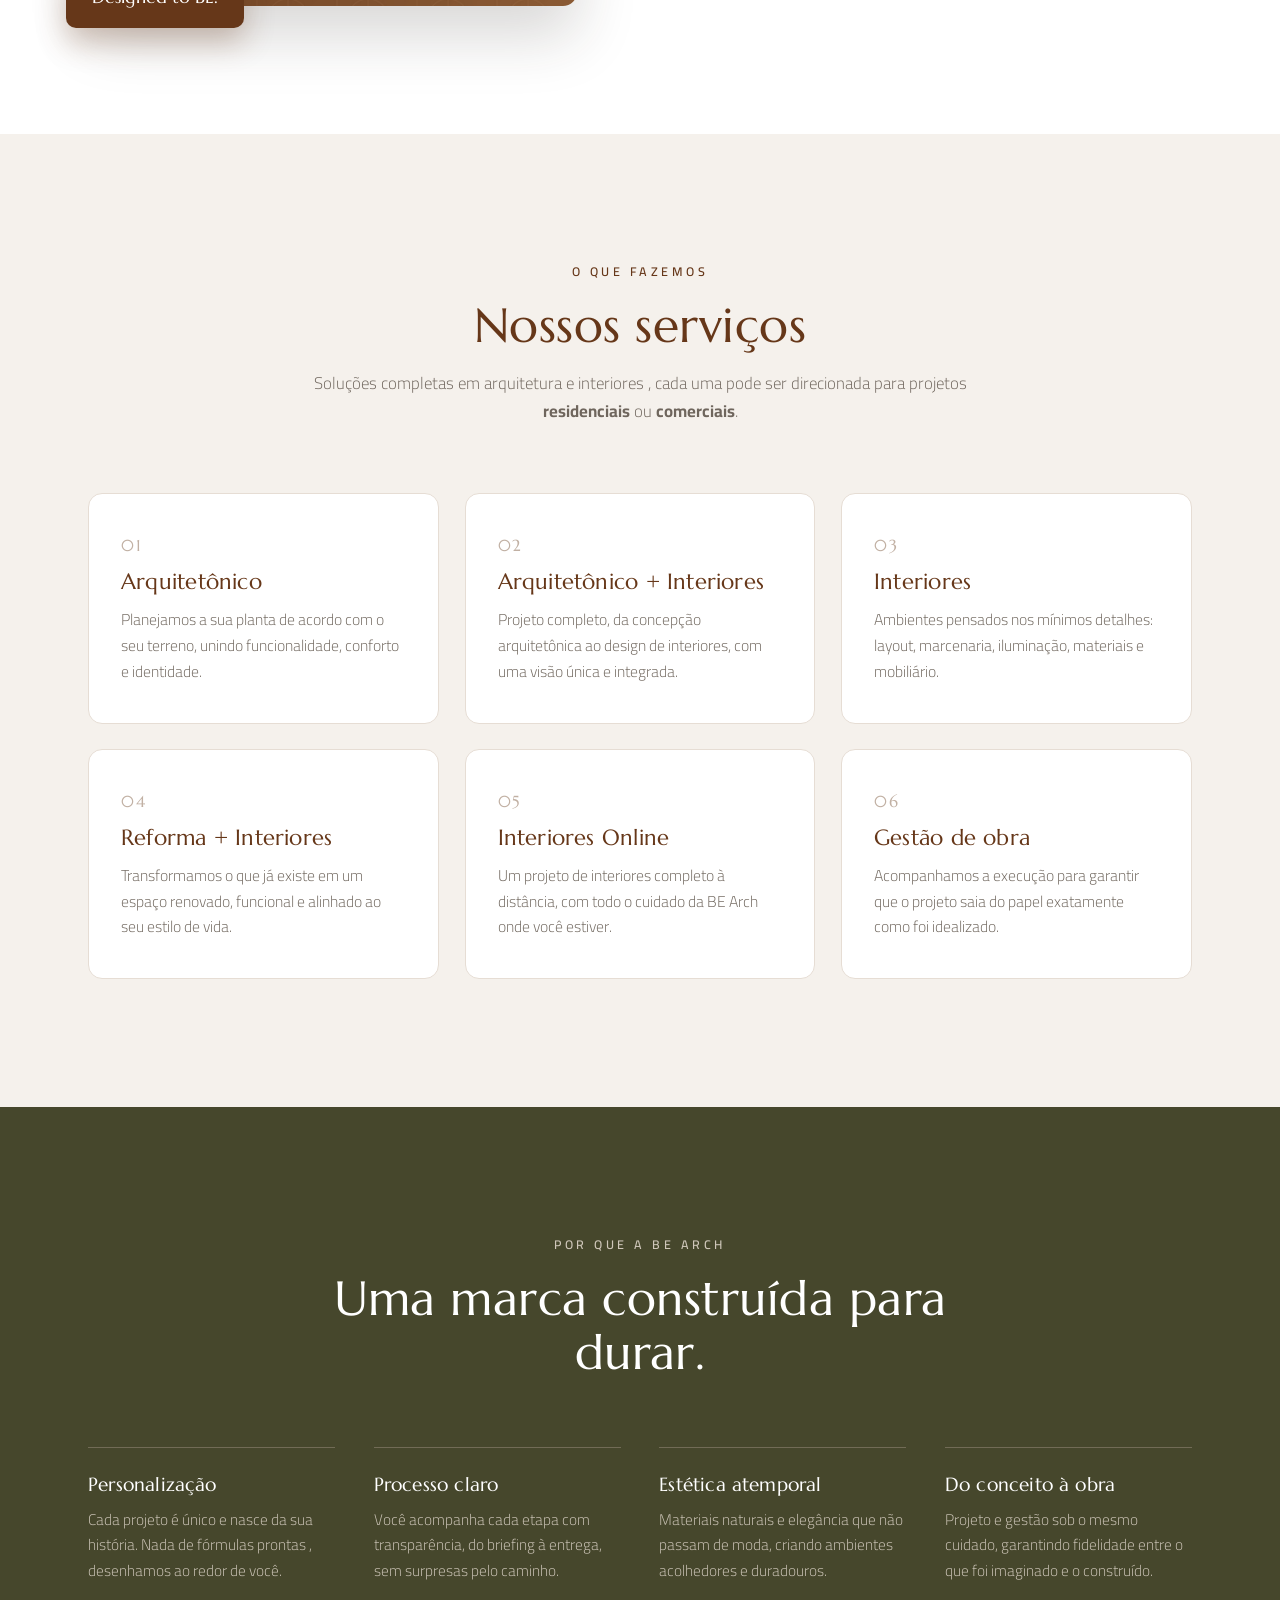
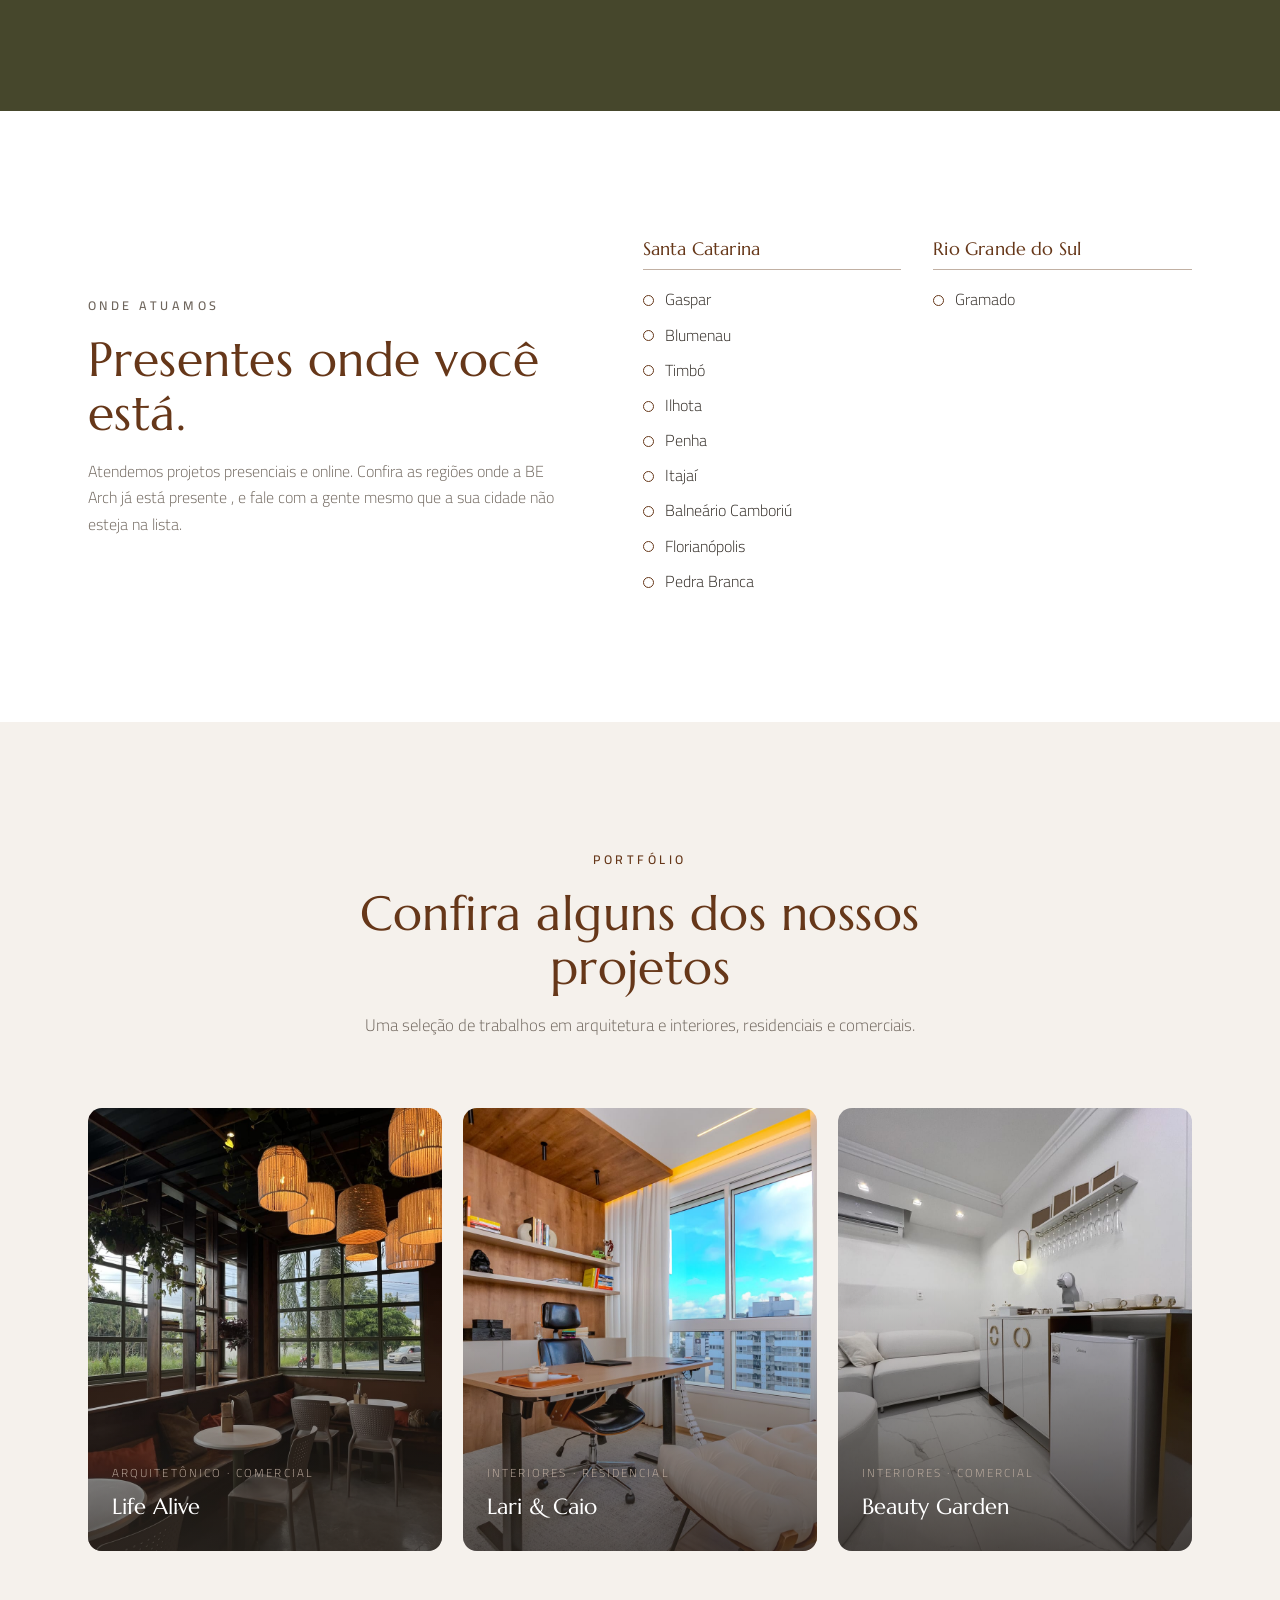
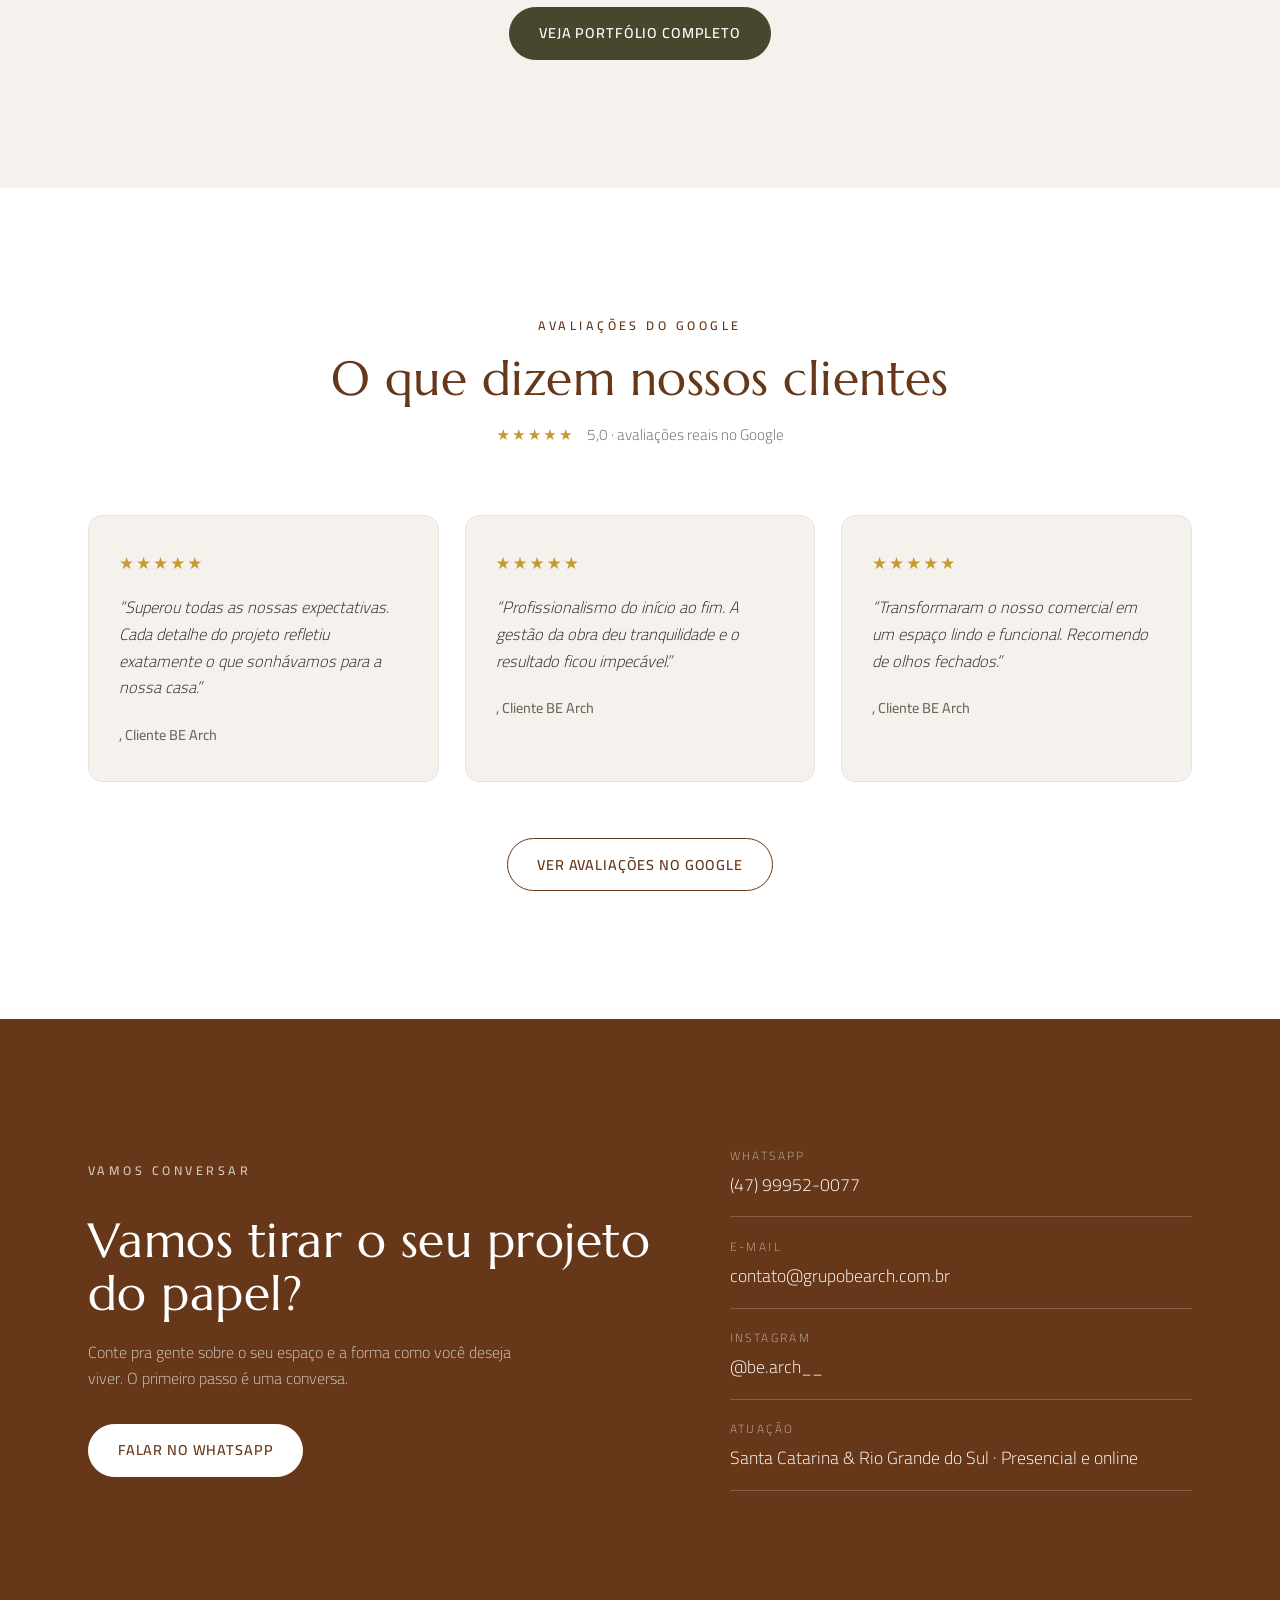
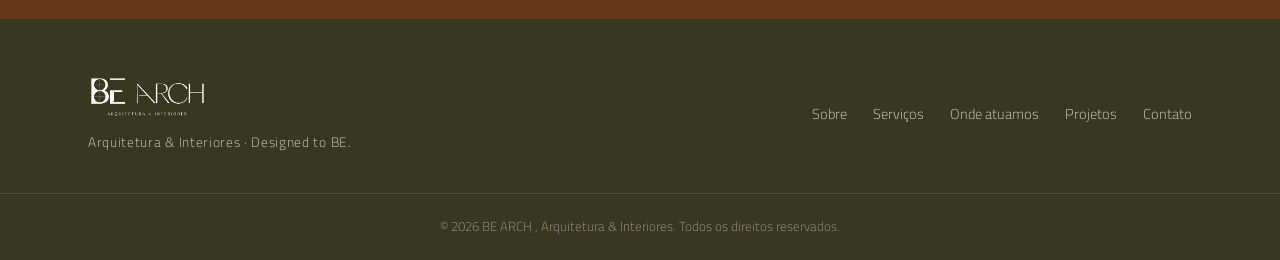
==== commit f0263590: "Ajusta textos da seção O Be Arch Co-Authored-By: Claude Opus 4.8 <noreply@anthropic.com>" ====
--- a/index.html
+++ b/index.html
@@ -74,13 +74,13 @@
       <div class="sobre-badge">Designed to BE.</div>
     </div>
     <div class="sobre-text reveal">
-      <p class="eyebrow">O escritório</p>
+      <p class="eyebrow">O Be Arch</p>
       <h2>Espaços que respeitam quem você é.</h2>
       <p>A <strong>BE ARCH</strong> nasce de uma essência que sempre esteve presente: projetar
-        com equilíbrio, estrutura e clareza. Mais do que desenhar ambientes, traduzimos a forma
-        como cada cliente deseja viver em espaços leves, humanos e atemporais.</p>
-      <p>Atuamos em arquitetura e interiores para projetos residenciais e comerciais, do conceito
-        à gestão da obra, cuidando de cada detalhe com sofisticação e propósito.</p>
+        com metodologia, estrutura, amor e responsabilidade. Mais do que concretizar ambientes,
+        traduzimos a forma como cada cliente deseja viver em espaços leves, humanos e atemporais.</p>
+      <p>Atuamos em todo o Brasil, com arquitetura e interiores para projetos residenciais e
+        comerciais, do conceito à gestão da obra, cuidando de cada detalhe com sofisticação e propósito.</p>
       <ul class="sobre-stats">
         <li><strong>+100</strong><span>projetos entregues</span></li>
         <li><strong>10</strong><span>cidades atendidas</span></li>
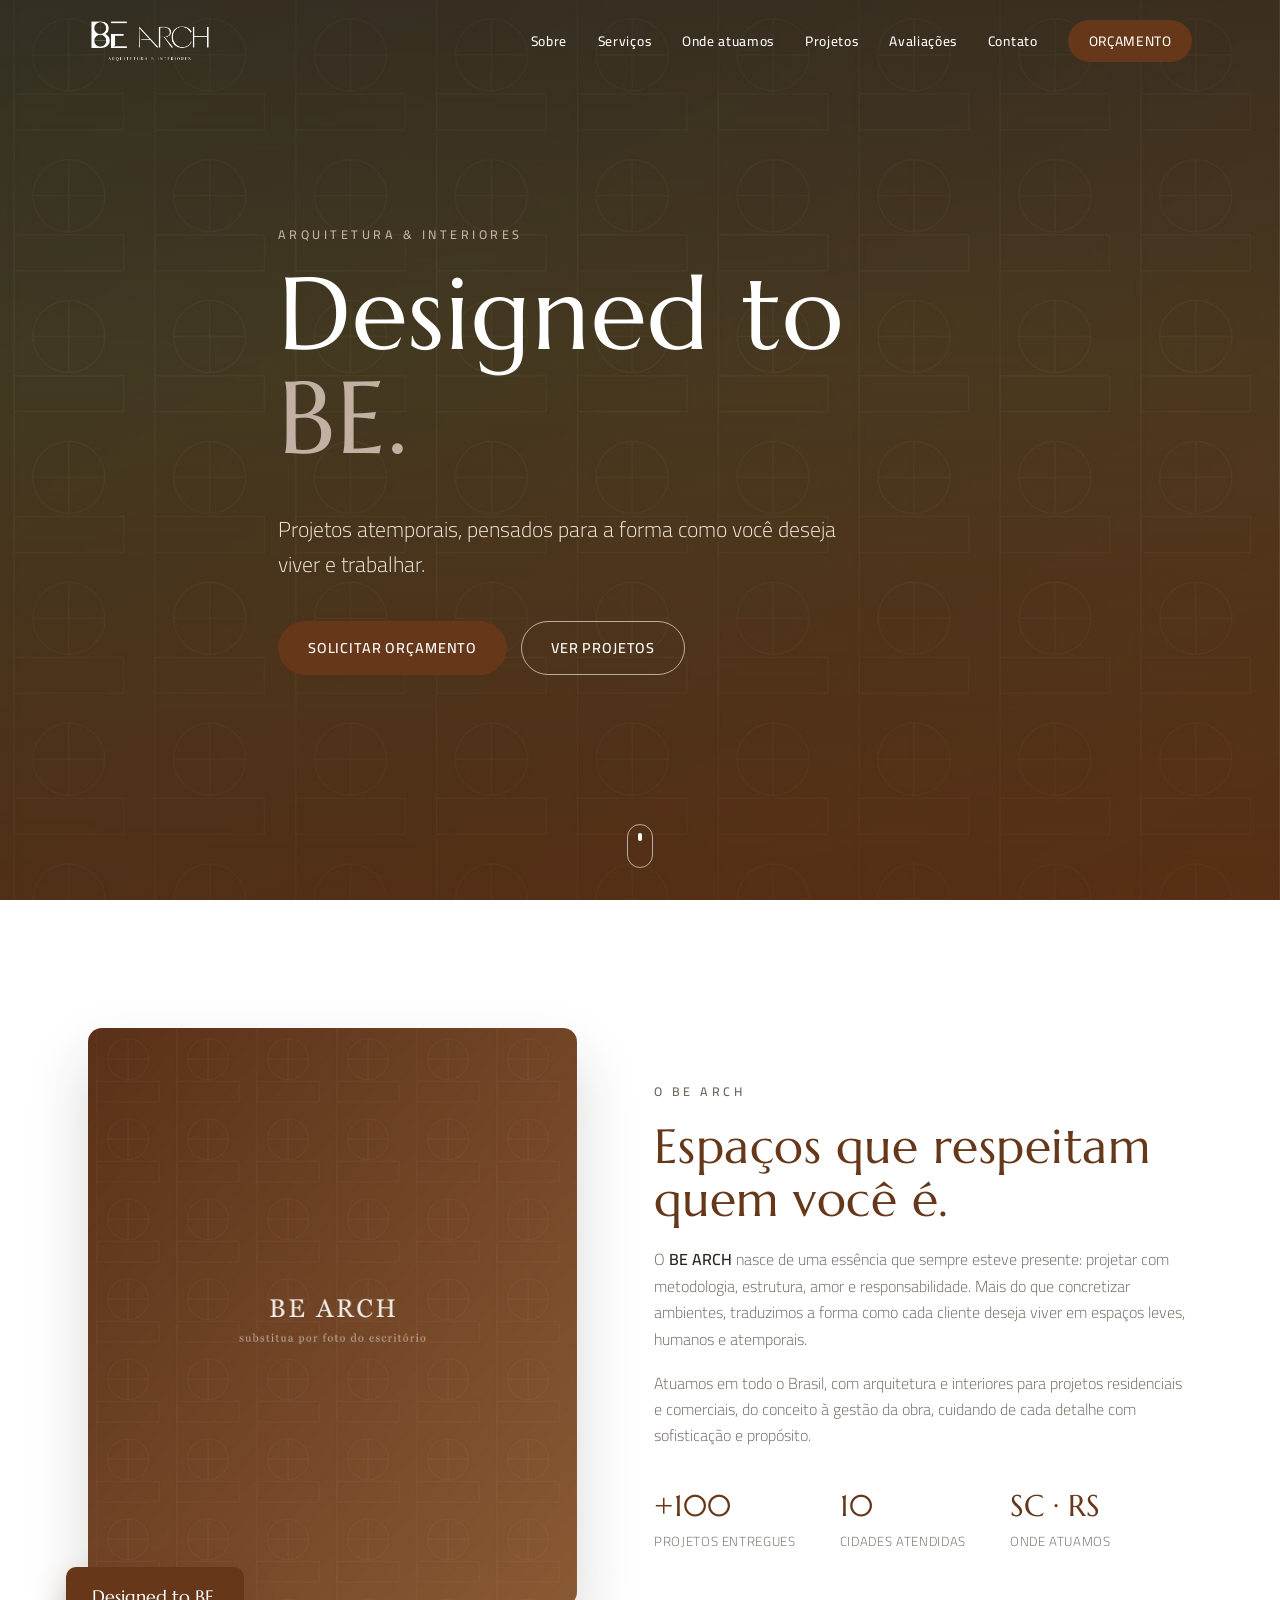
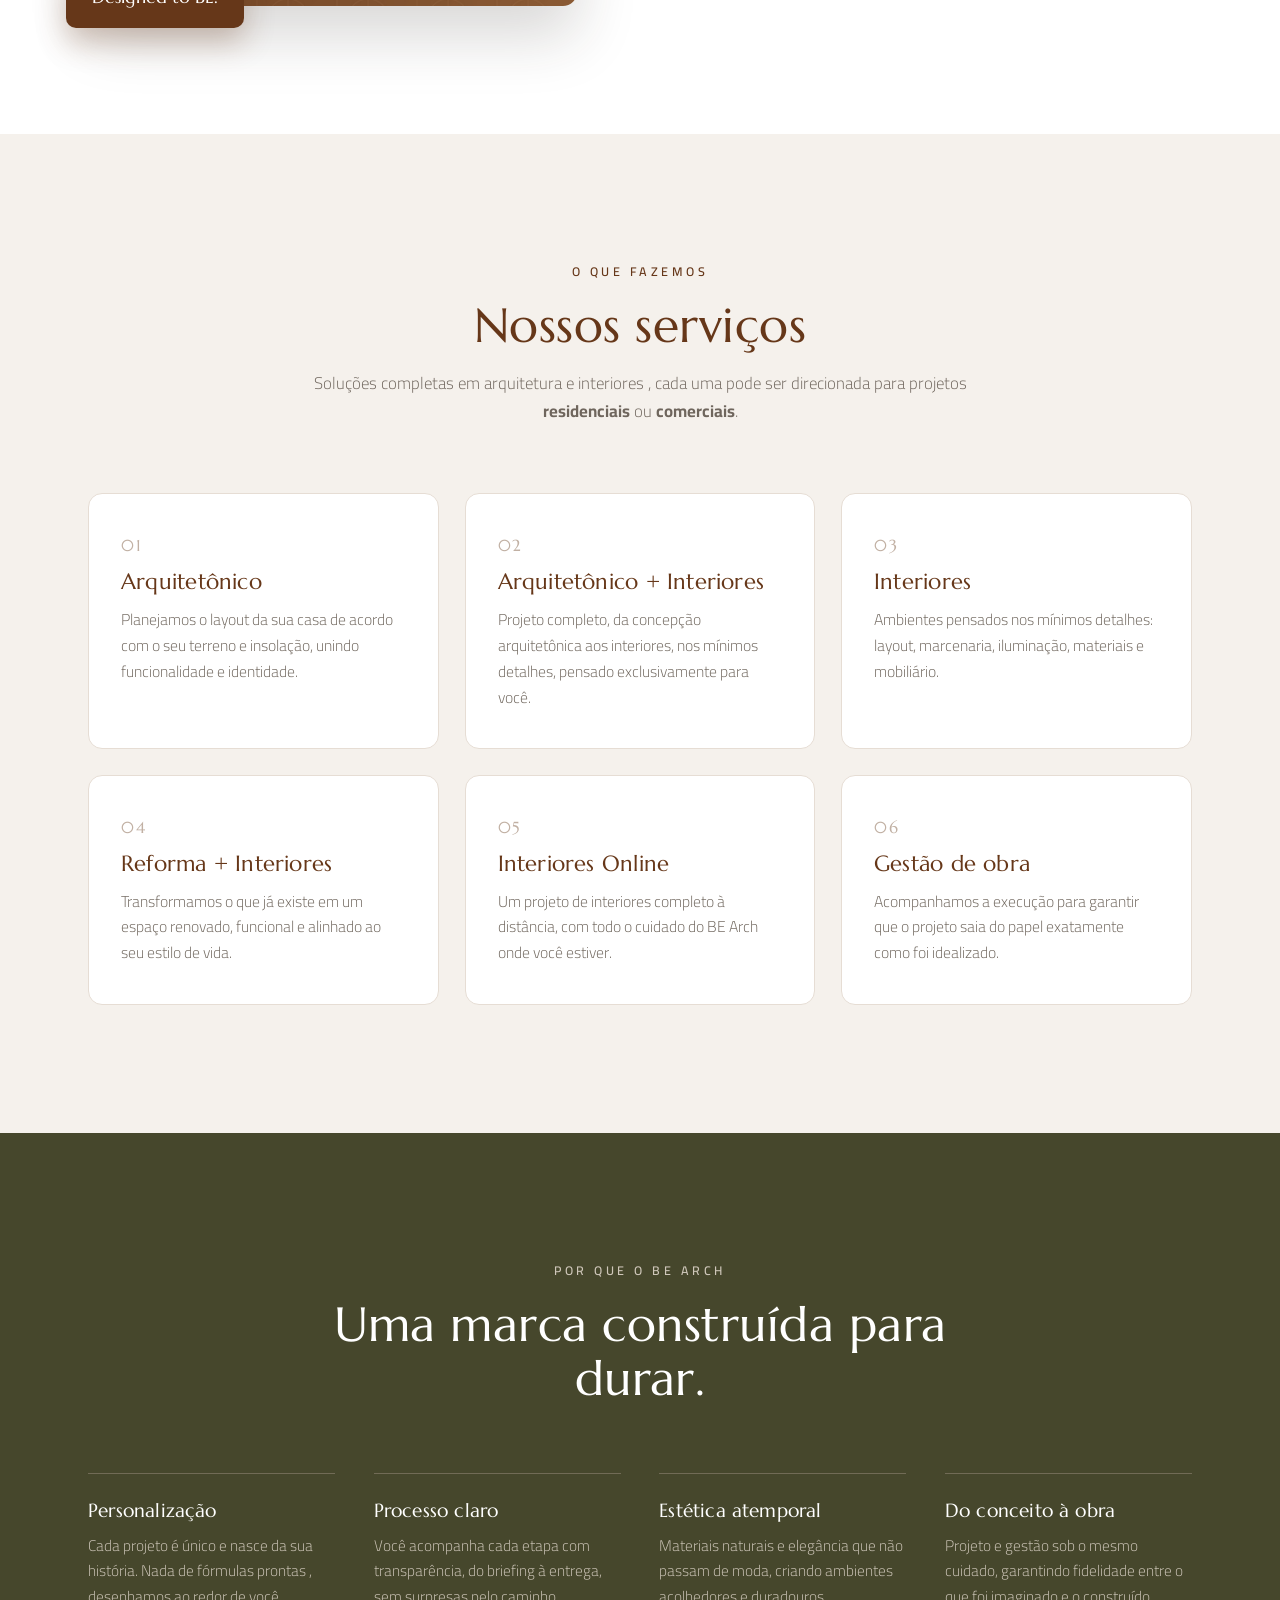
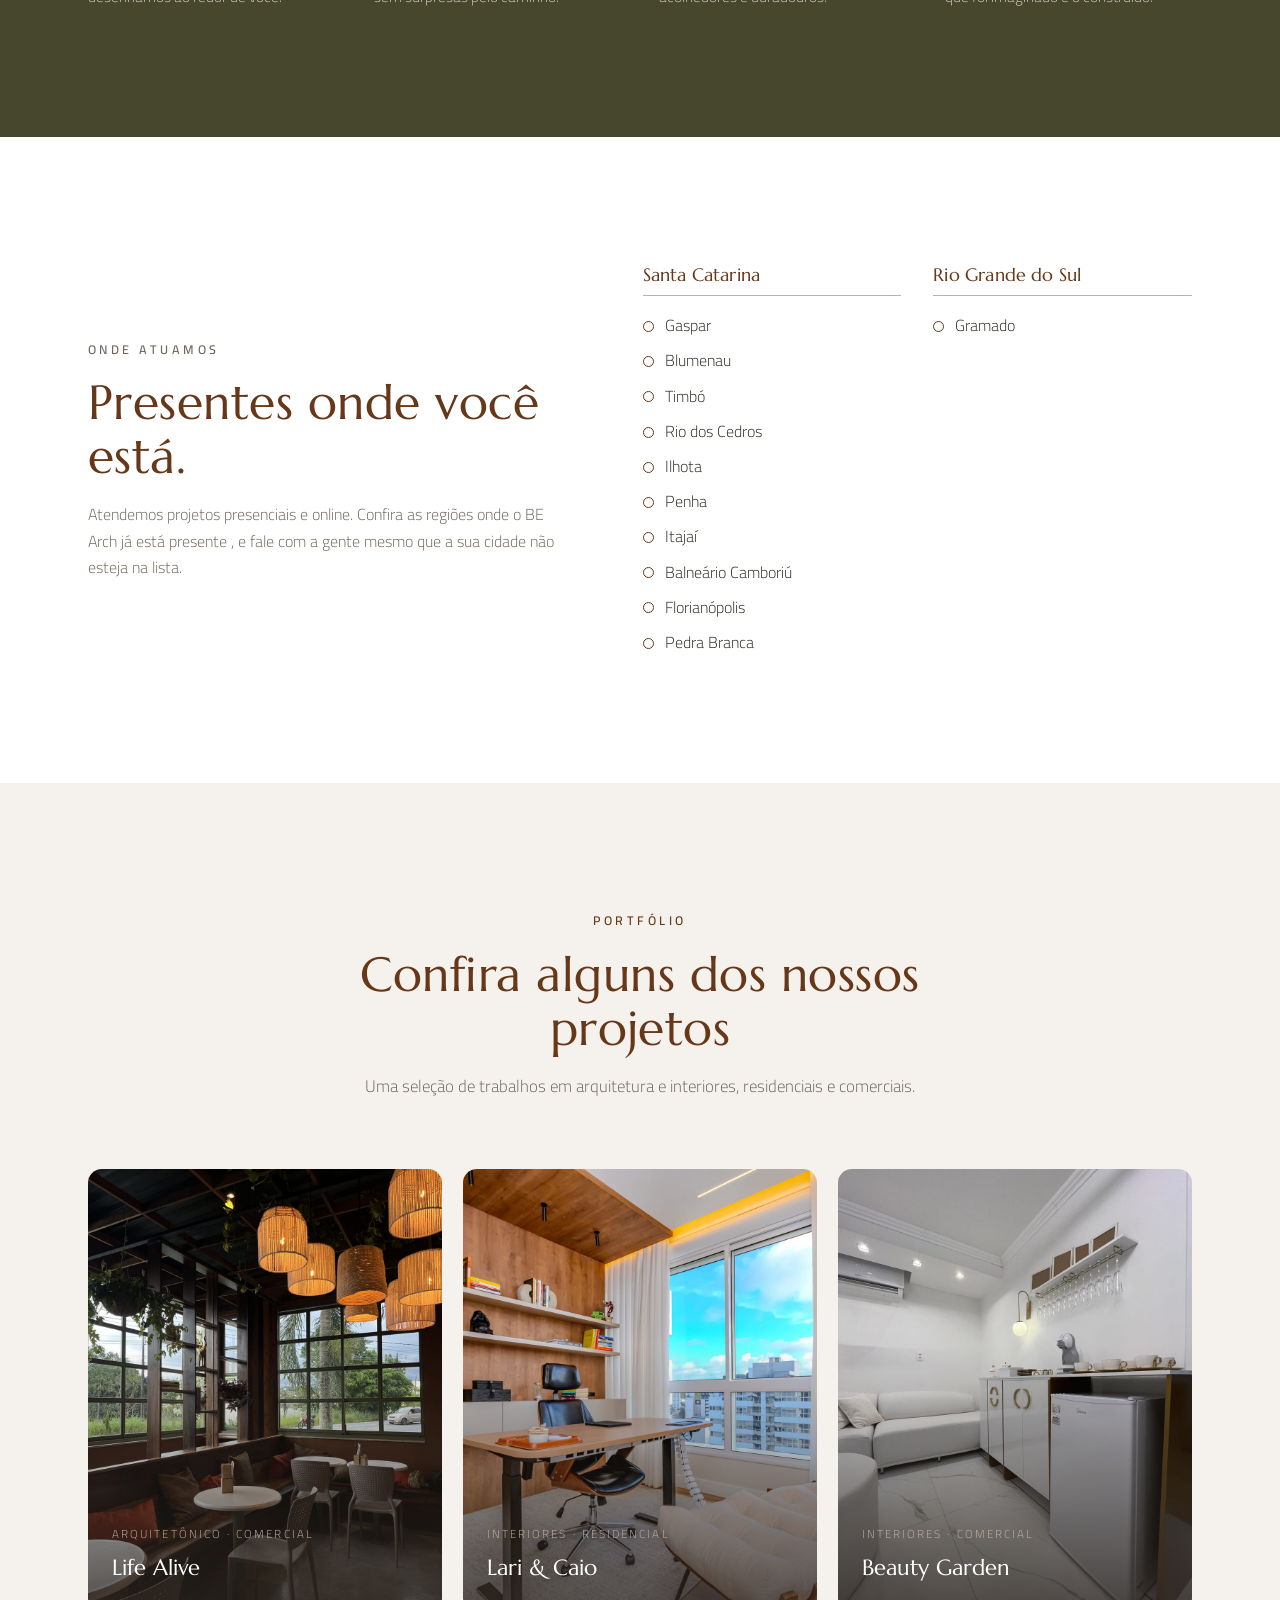
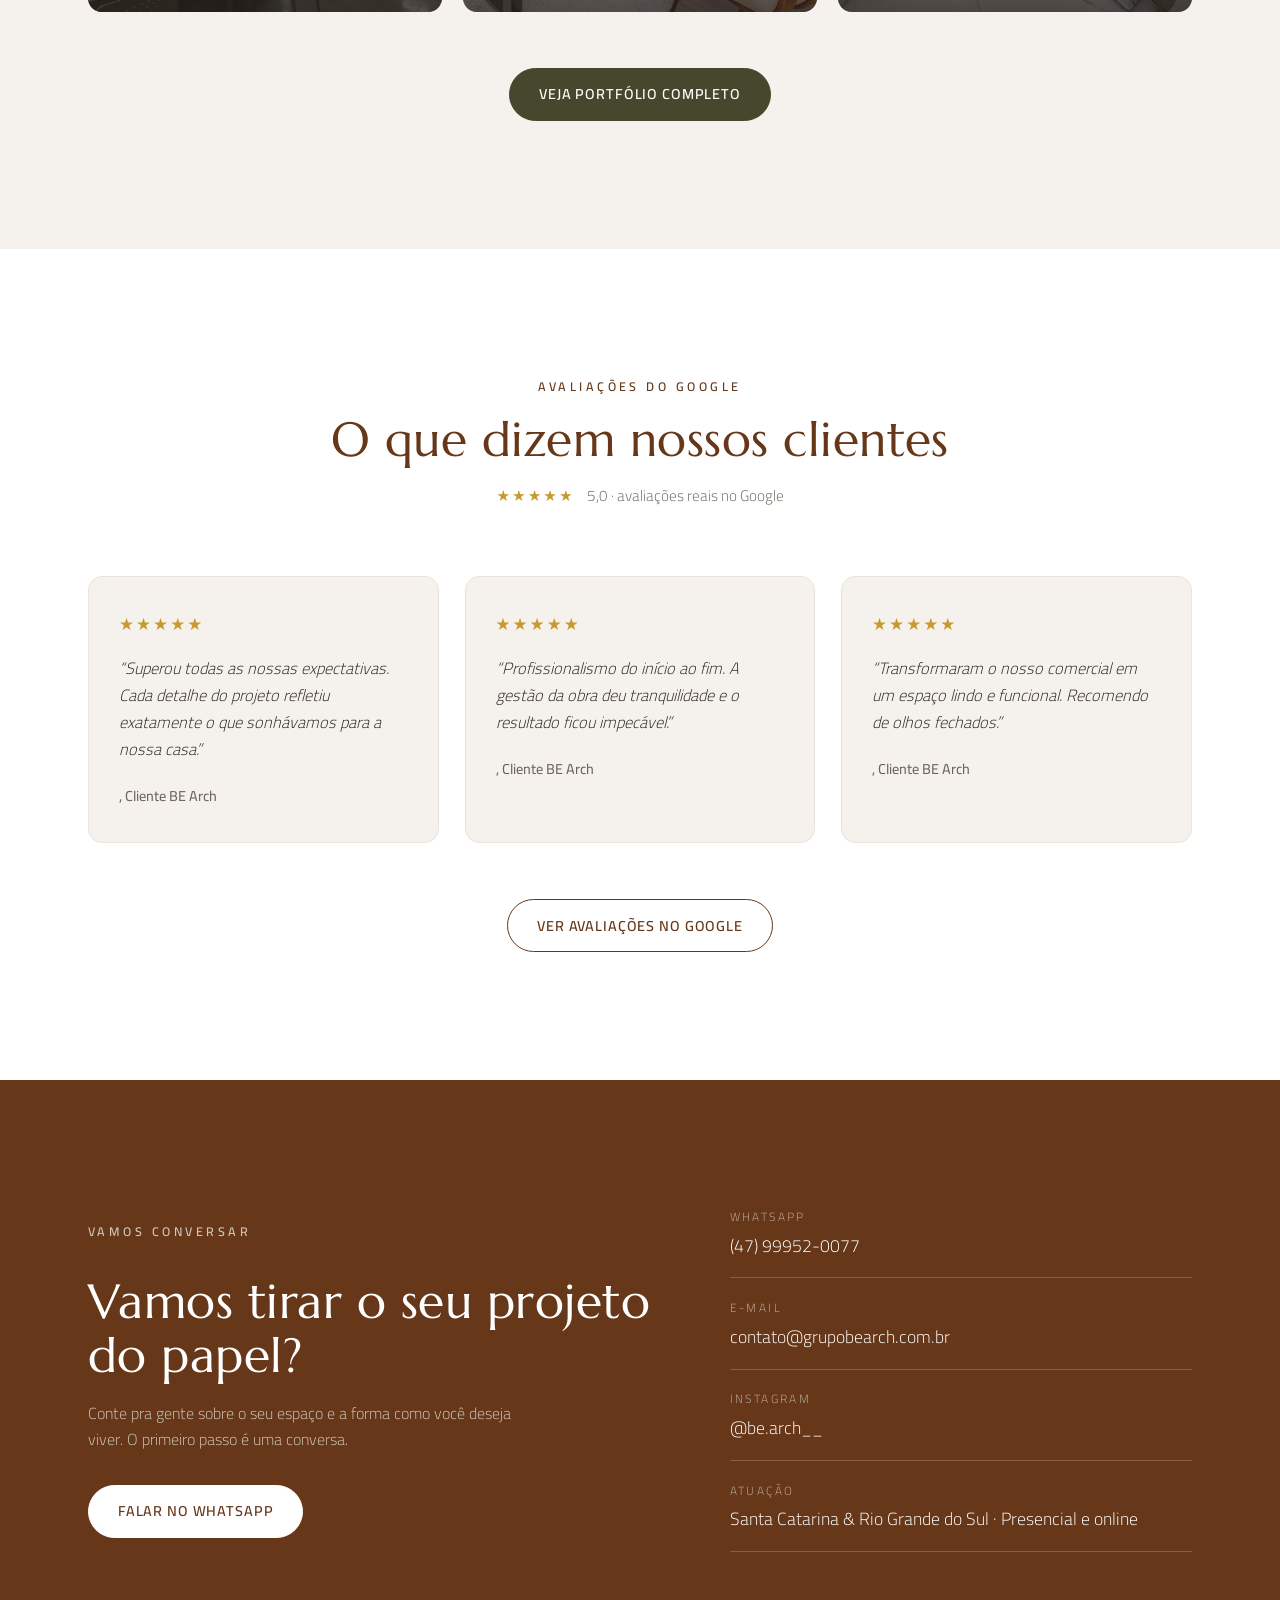
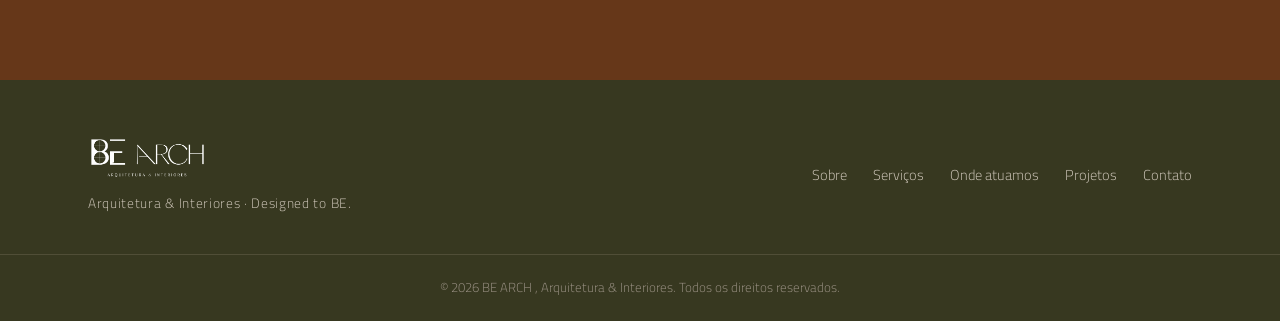
==== commit 7eab5712: "Ajustes de conteúdo: cards 01/02, cidade Rio dos Cedros e gênero da marca (o BE ARCH) Co-Authored-By" ====
--- a/index.html
+++ b/index.html
@@ -76,7 +76,7 @@
     <div class="sobre-text reveal">
       <p class="eyebrow">O Be Arch</p>
       <h2>Espaços que respeitam quem você é.</h2>
-      <p>A <strong>BE ARCH</strong> nasce de uma essência que sempre esteve presente: projetar
+      <p>O <strong>BE ARCH</strong> nasce de uma essência que sempre esteve presente: projetar
         com metodologia, estrutura, amor e responsabilidade. Mais do que concretizar ambientes,
         traduzimos a forma como cada cliente deseja viver em espaços leves, humanos e atemporais.</p>
       <p>Atuamos em todo o Brasil, com arquitetura e interiores para projetos residenciais e
@@ -104,12 +104,12 @@
       <article class="card reveal">
         <span class="card-num">01</span>
         <h3>Arquitetônico</h3>
-        <p>Planejamos a sua planta de acordo com o seu terreno, unindo funcionalidade, conforto e identidade.</p>
+        <p>Planejamos o layout da sua casa de acordo com o seu terreno e insolação, unindo funcionalidade e identidade.</p>
       </article>
       <article class="card reveal">
         <span class="card-num">02</span>
         <h3>Arquitetônico + Interiores</h3>
-        <p>Projeto completo, da concepção arquitetônica ao design de interiores, com uma visão única e integrada.</p>
+        <p>Projeto completo, da concepção arquitetônica aos interiores, nos mínimos detalhes, pensado exclusivamente para você.</p>
       </article>
       <article class="card reveal">
         <span class="card-num">03</span>
@@ -124,7 +124,7 @@
       <article class="card reveal">
         <span class="card-num">05</span>
         <h3>Interiores Online</h3>
-        <p>Um projeto de interiores completo à distância, com todo o cuidado da BE Arch onde você estiver.</p>
+        <p>Um projeto de interiores completo à distância, com todo o cuidado do BE Arch onde você estiver.</p>
       </article>
       <article class="card reveal">
         <span class="card-num">06</span>
@@ -139,7 +139,7 @@
 <section class="diferenciais section section--dark" id="diferenciais">
   <div class="container">
     <div class="section-head reveal">
-      <p class="eyebrow eyebrow--light">Por que a BE Arch</p>
+      <p class="eyebrow eyebrow--light">Por que o BE Arch</p>
       <h2>Uma marca construída para durar.</h2>
     </div>
     <div class="dif-grid">
@@ -169,15 +169,15 @@
     <div class="atuacao-text reveal">
       <p class="eyebrow">Onde atuamos</p>
       <h2>Presentes onde você está.</h2>
-      <p>Atendemos projetos presenciais e online. Confira as regiões onde a BE Arch já está presente
+      <p>Atendemos projetos presenciais e online. Confira as regiões onde o BE Arch já está presente
         , e fale com a gente mesmo que a sua cidade não esteja na lista.</p>
     </div>
     <div class="atuacao-lists reveal">
       <div class="uf">
         <h3>Santa Catarina</h3>
         <ul class="cities">
-          <li>Gaspar</li><li>Blumenau</li><li>Timbó</li><li>Ilhota</li>
-          <li>Penha</li><li>Itajaí</li><li>Balneário Camboriú</li>
+          <li>Gaspar</li><li>Blumenau</li><li>Timbó</li><li>Rio dos Cedros</li>
+          <li>Ilhota</li><li>Penha</li><li>Itajaí</li><li>Balneário Camboriú</li>
           <li>Florianópolis</li><li>Pedra Branca</li>
         </ul>
       </div>
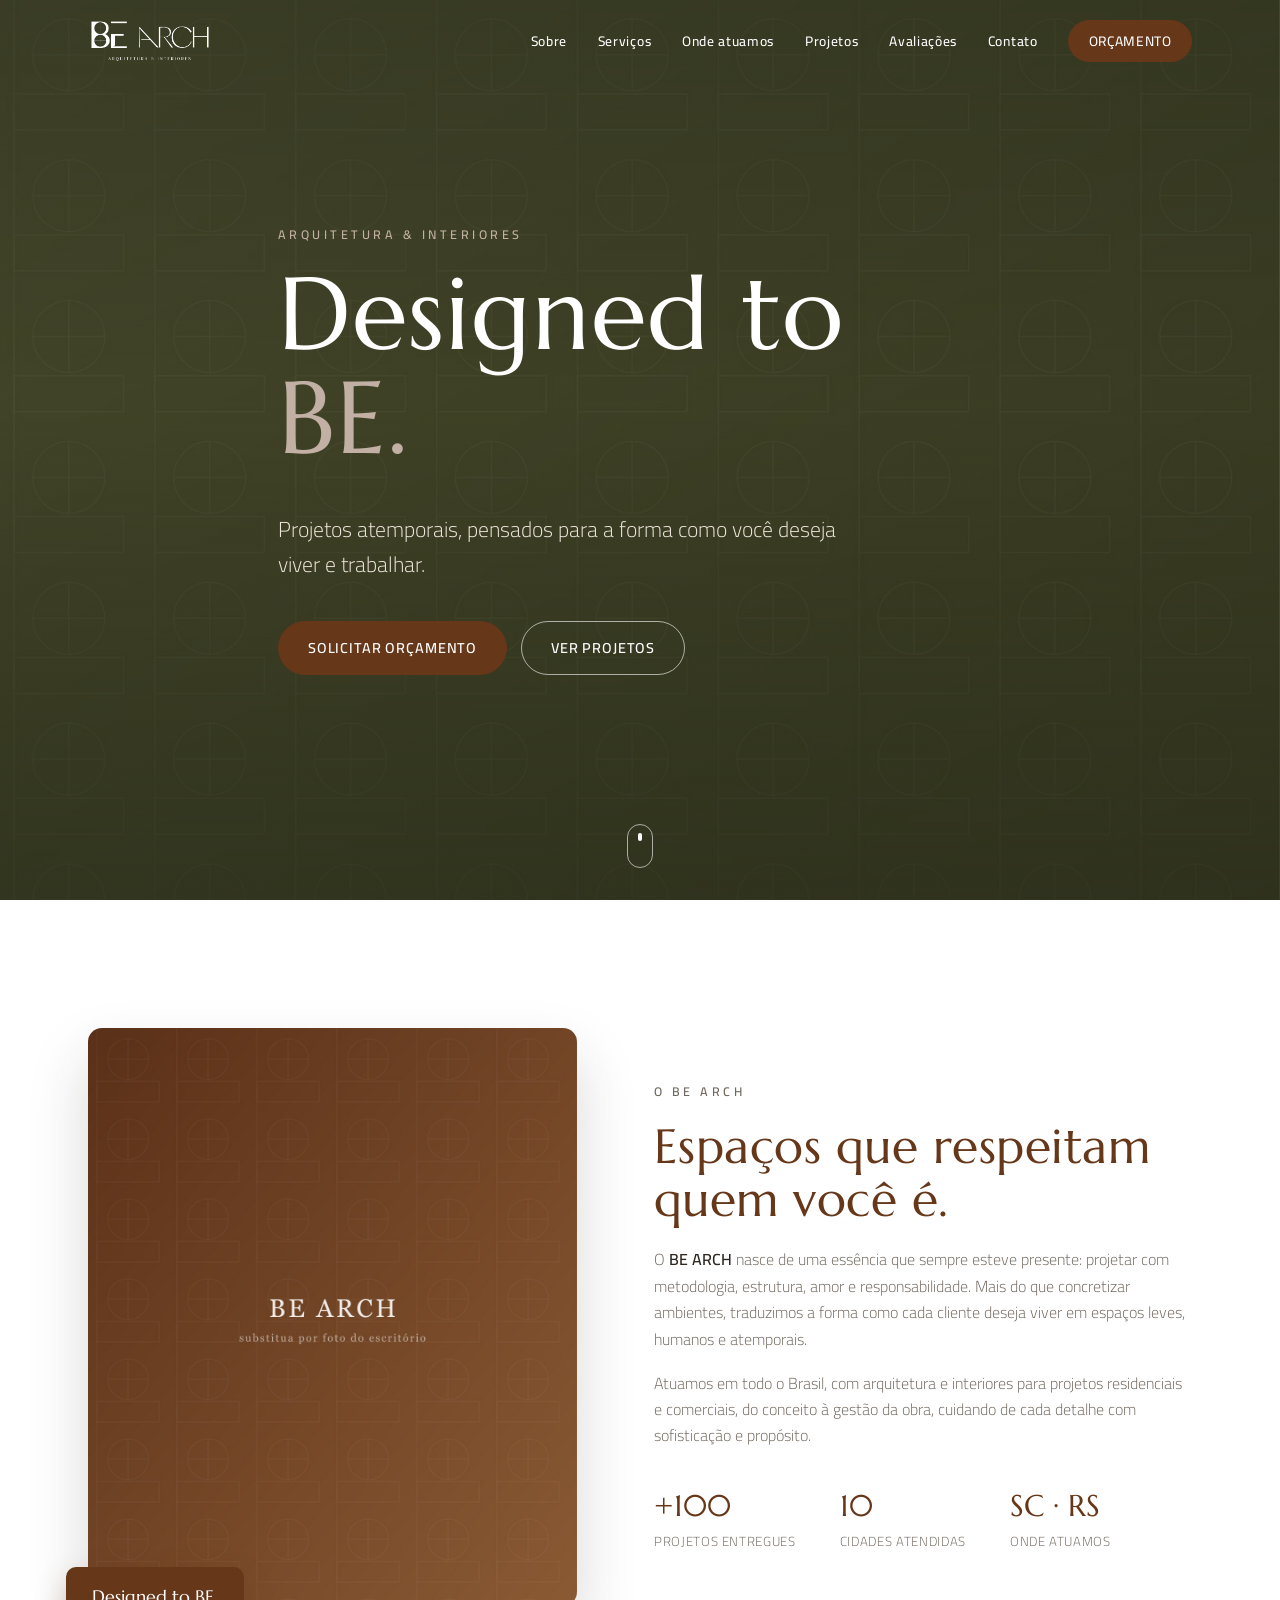
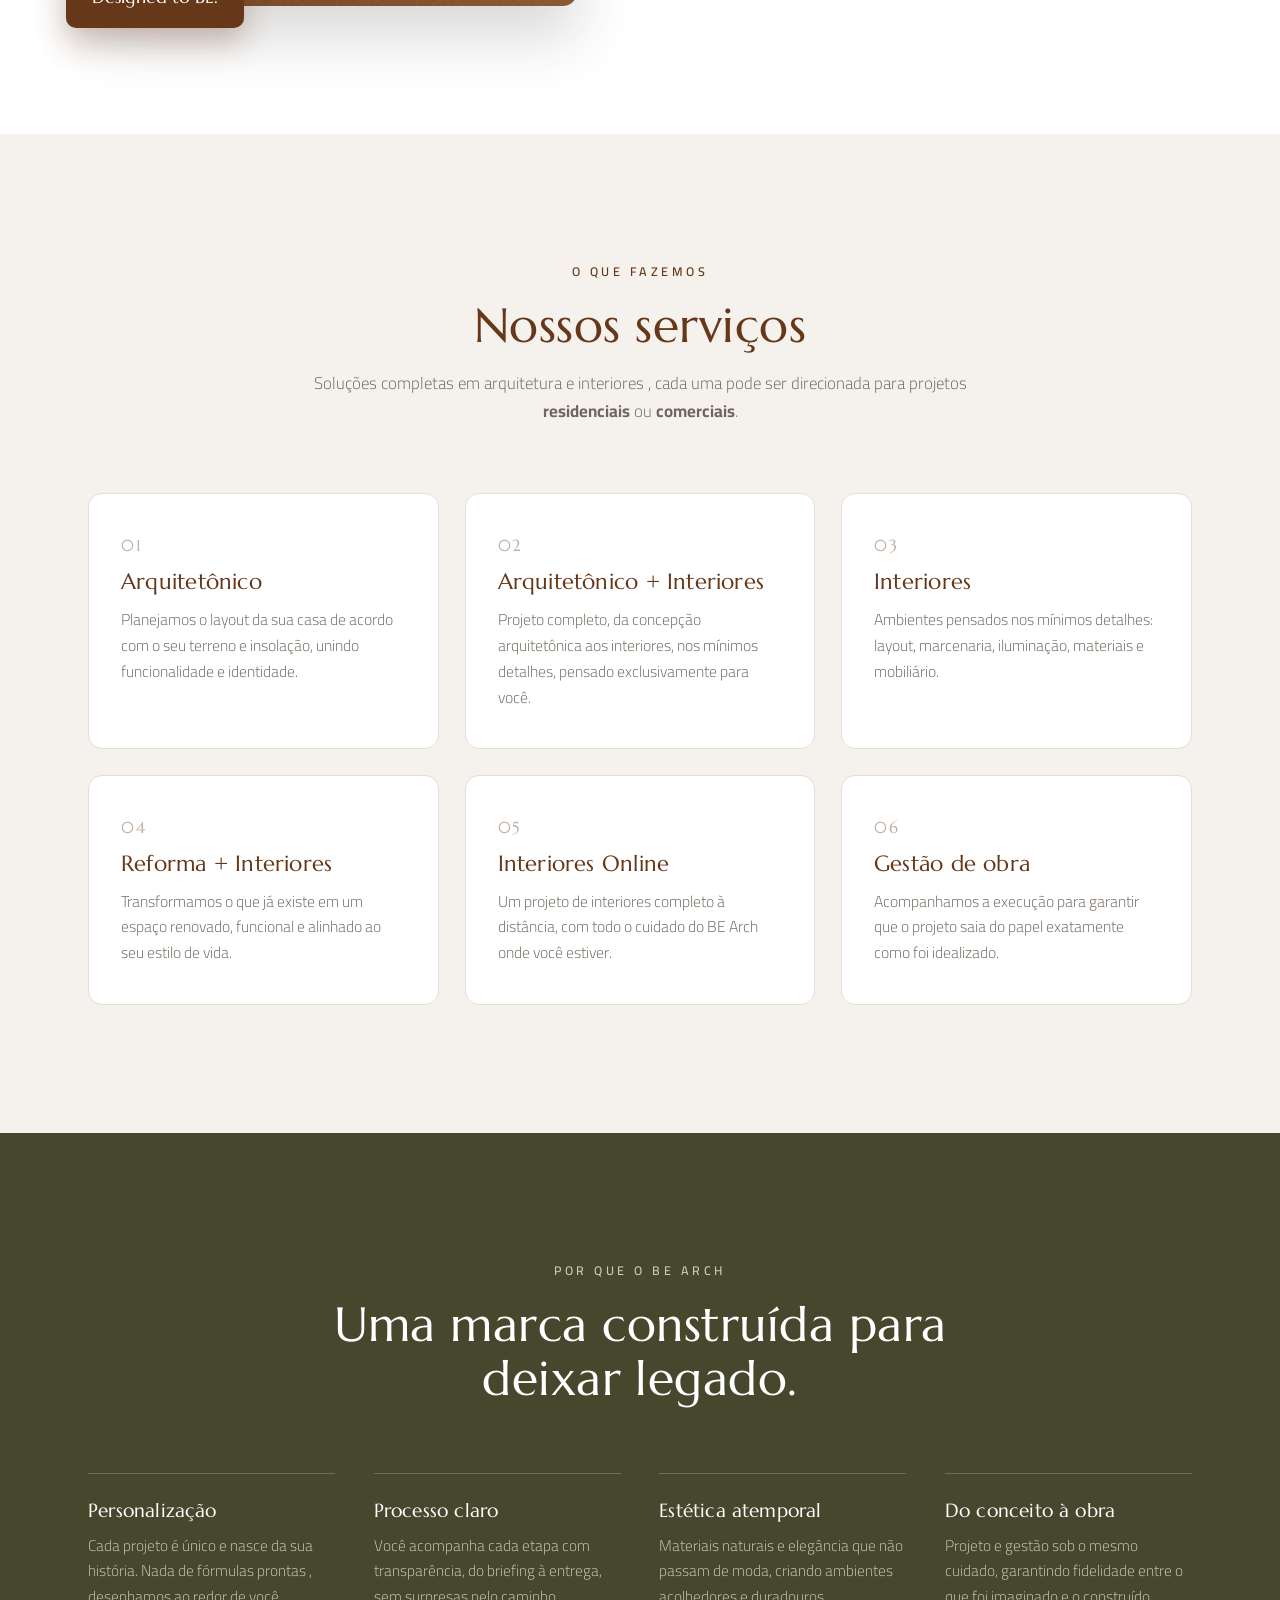
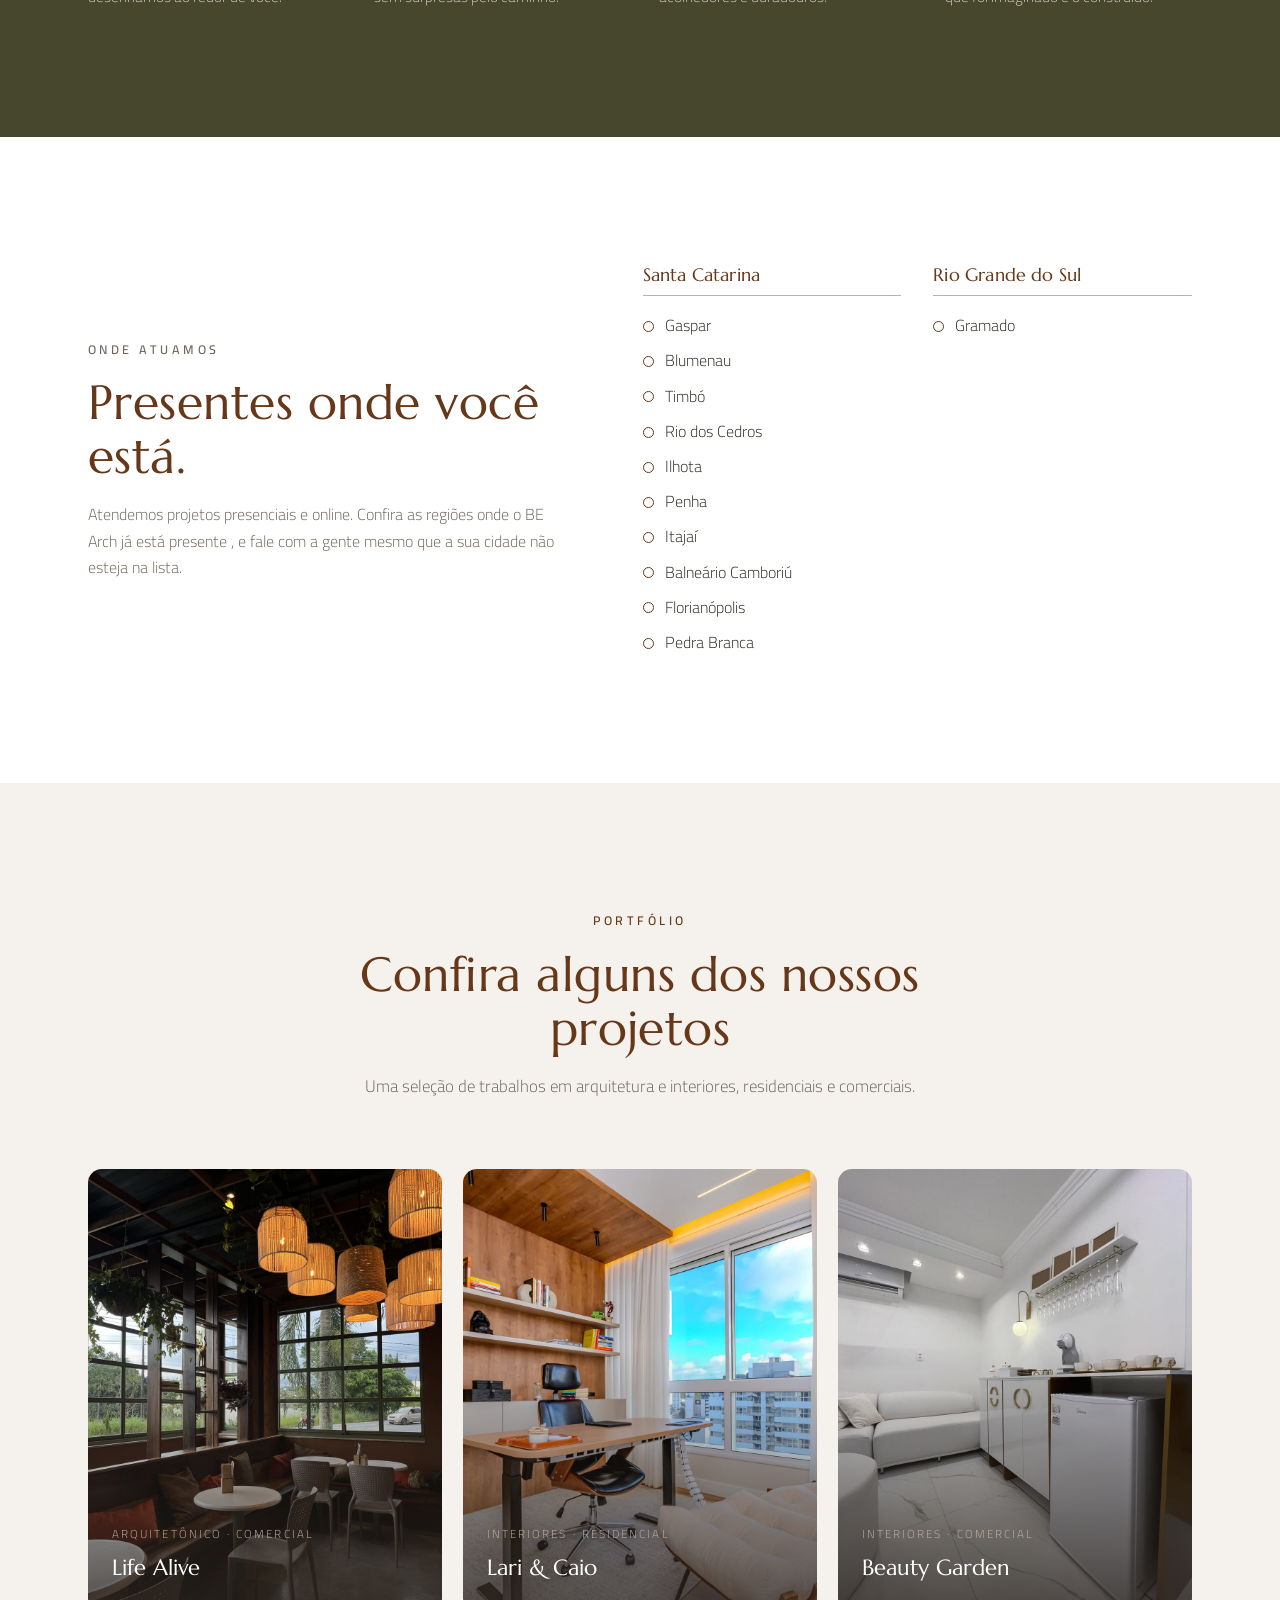
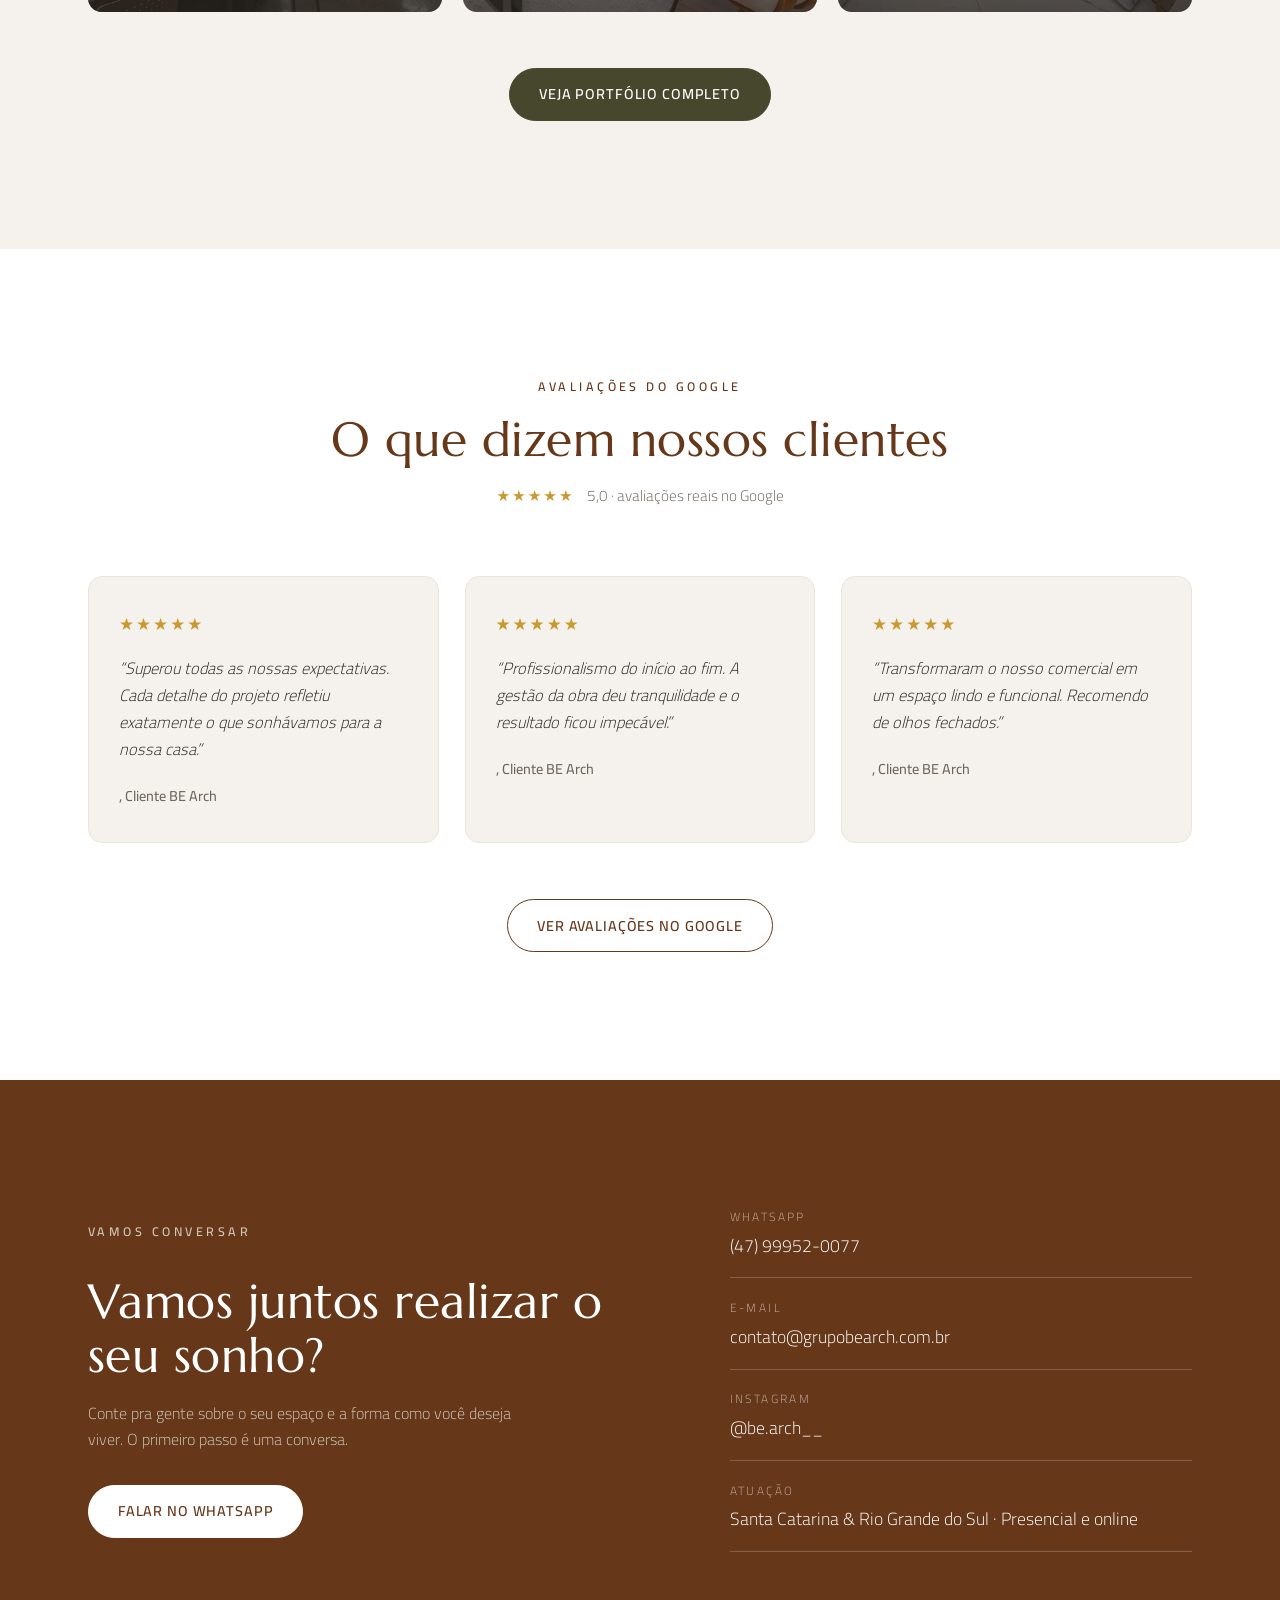
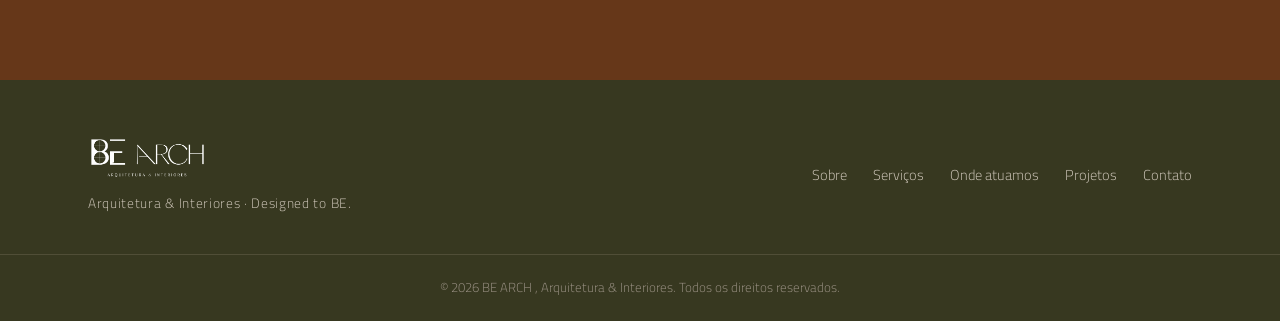
==== commit b39642fa: "Títulos das seções + hero em verde oliva - "Uma marca construída para deixar legado" - "Vamos juntos" ====
--- a/index.html
+++ b/index.html
@@ -140,7 +140,7 @@
   <div class="container">
     <div class="section-head reveal">
       <p class="eyebrow eyebrow--light">Por que o BE Arch</p>
-      <h2>Uma marca construída para durar.</h2>
+      <h2>Uma marca construída para deixar legado.</h2>
     </div>
     <div class="dif-grid">
       <div class="dif reveal">
@@ -247,7 +247,7 @@
   <div class="container contato-grid">
     <div class="contato-text reveal">
       <p class="eyebrow eyebrow--light">Vamos conversar</p>
-      <h2>Vamos tirar o seu projeto do papel?</h2>
+      <h2>Vamos juntos realizar o seu sonho?</h2>
       <p>Conte pra gente sobre o seu espaço e a forma como você deseja viver. O primeiro passo é uma conversa.</p>
       <a href="https://wa.me/5547999520077?text=Ol%C3%A1!%20Gostaria%20de%20solicitar%20um%20or%C3%A7amento." class="btn" target="_blank" rel="noopener">Falar no WhatsApp</a>
     </div>
--- a/styles.css
+++ b/styles.css
@@ -113,7 +113,7 @@
 .hero{position:relative;min-height:100svh;display:flex;align-items:center;color:#fff;overflow:hidden}
 .hero-bg{position:absolute;inset:0;background-size:cover;background-position:center;transform:scale(1.05);animation:heroZoom 14s ease-out forwards}
 @keyframes heroZoom{to{transform:scale(1)}}
-.hero-overlay{position:absolute;inset:0;background:linear-gradient(180deg,rgba(44,38,32,.55) 0%,rgba(55,56,32,.35) 40%,rgba(79,42,18,.6) 100%)}
+.hero-overlay{position:absolute;inset:0;background:linear-gradient(180deg,rgba(40,42,26,.5) 0%,rgba(55,56,32,.32) 45%,rgba(44,47,28,.66) 100%)}
 .hero-content{position:relative;z-index:2;max-width:820px;padding-top:80px;padding-bottom:80px}
 .hero-title{font-size:clamp(3rem,9vw,6.4rem);color:#fff;line-height:1.02;margin-bottom:.4em}
 .hero-title span{color:var(--taupe)}
